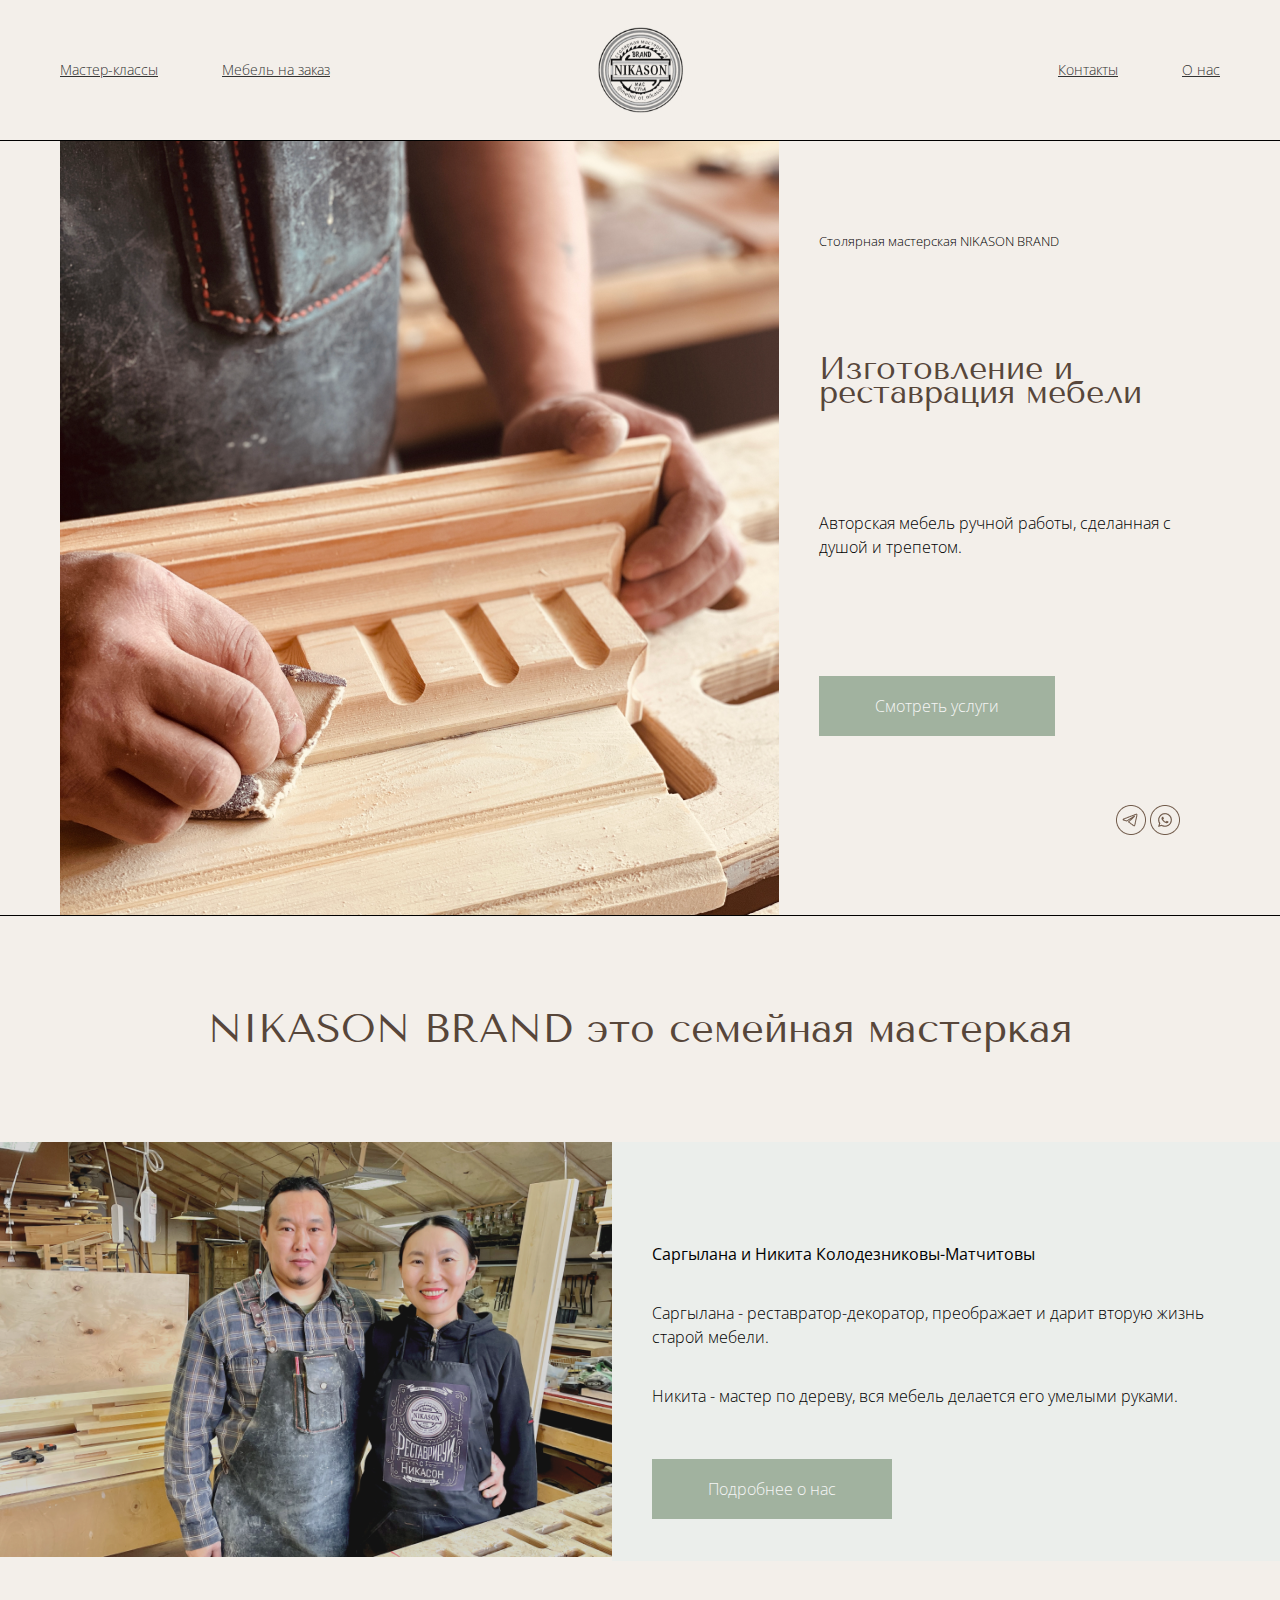
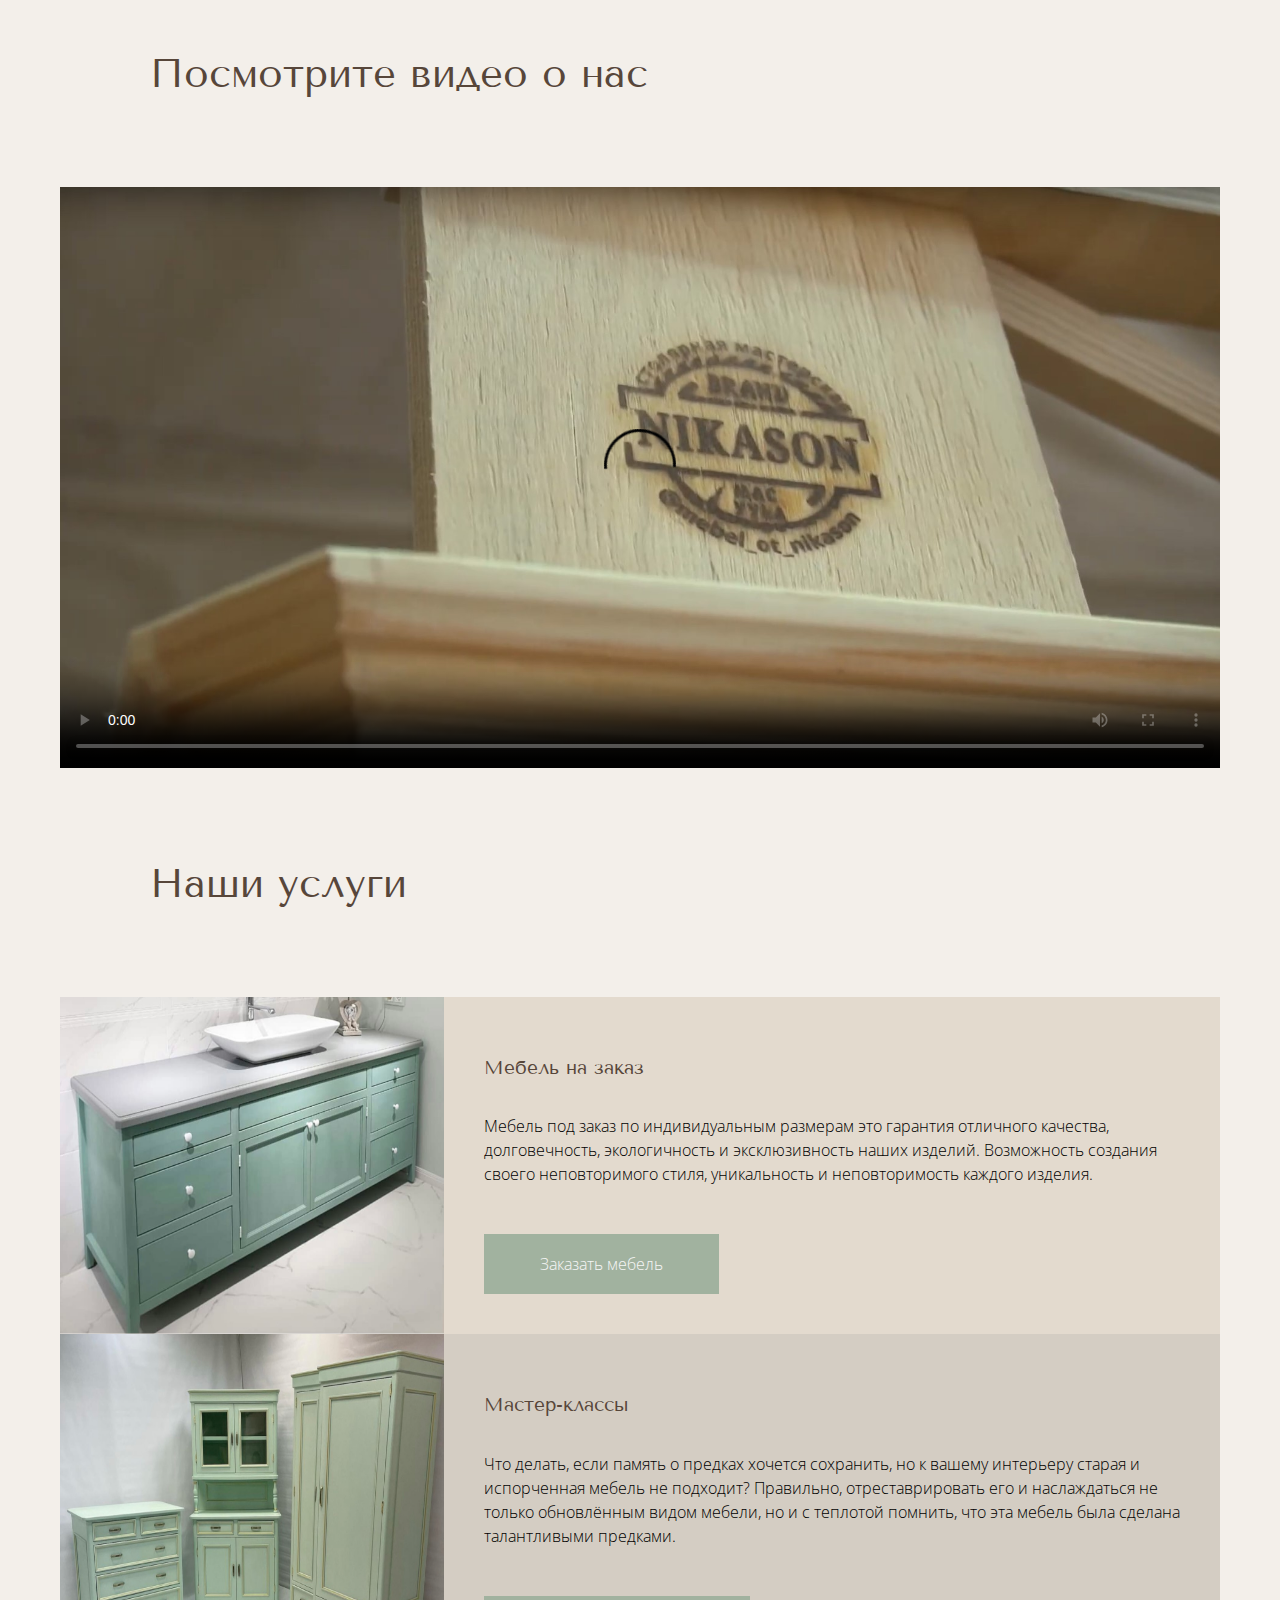
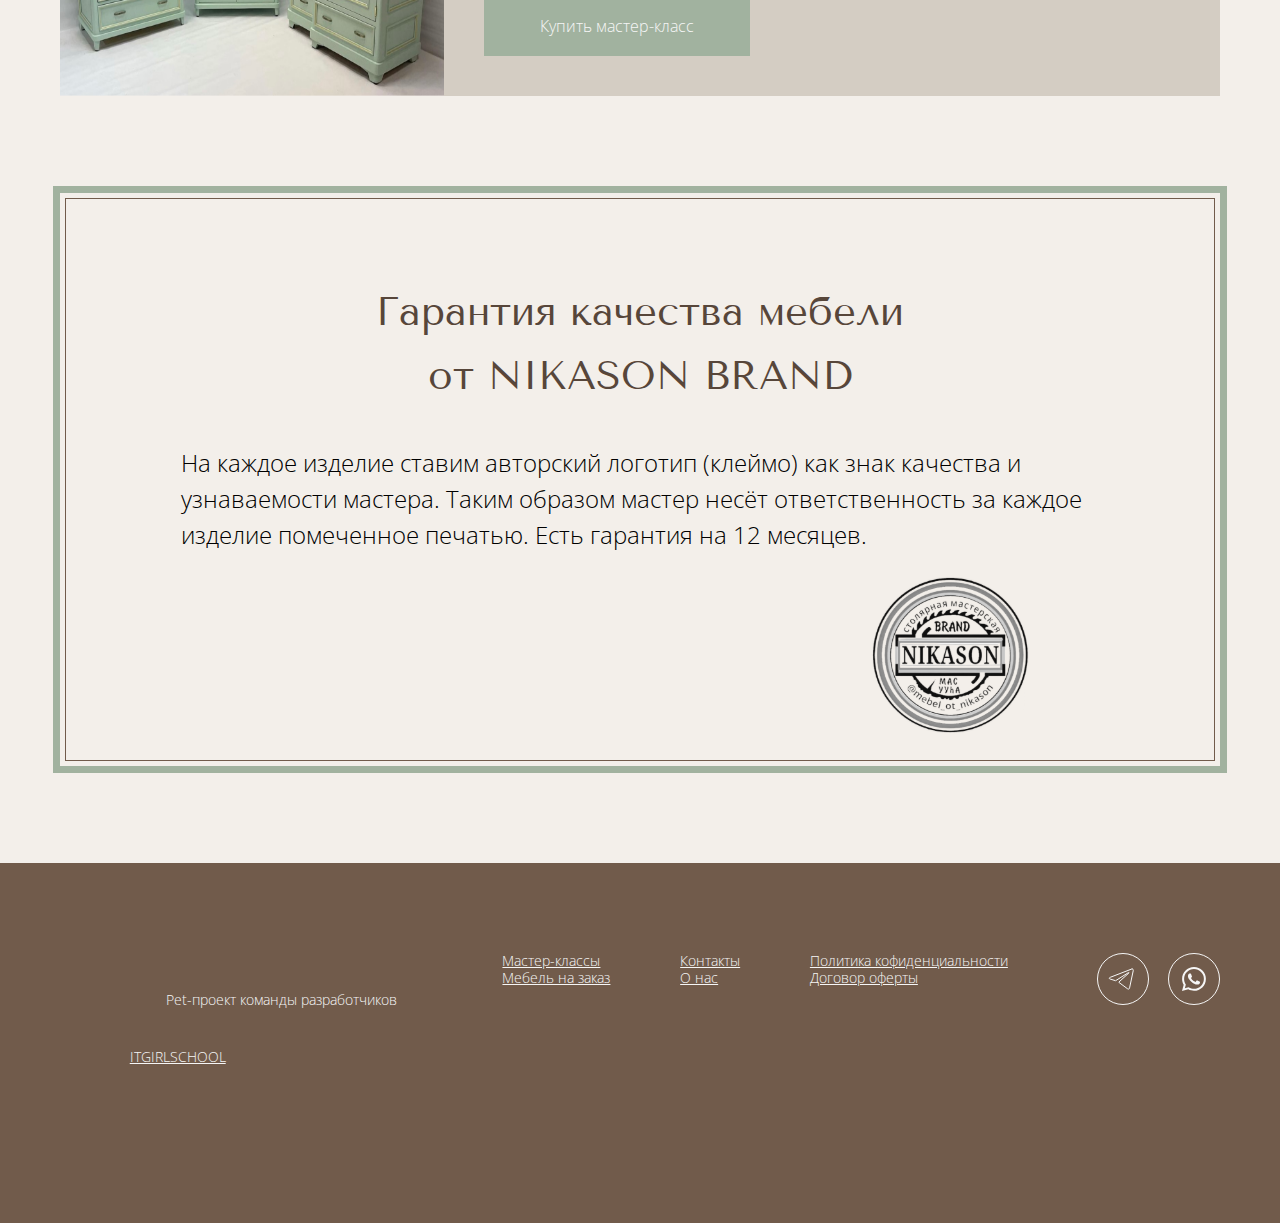
==== index.html @ e49c18e6 "new index file" ====
<!DOCTYPE html>
<html lang="ru">

<head>
    <meta charset="UTF-8">
    <meta http-equiv="X-UA-Compatible" content="IE=edge">
    <meta name="viewport" content="width=device-width, initial-scale=1.0">
    <title>Столярная мастерская NIKASON BRAND</title>
    <link rel="stylesheet" href="./assets/styles/normalize.css">
    <link rel="stylesheet" href="./assets/styles/index.css">
    <link rel="preconnect" href="https://fonts.googleapis.com">
    <link rel="preconnect" href="https://fonts.gstatic.com" crossorigin>
    <link href="https://fonts.googleapis.com/css2?family=Open+Sans:wght@300;400&family=Tenor+Sans&display=swap"
        rel="stylesheet">
    <link rel="shortcut icon" href="./assets/images/icon.svg" type="image/svg">
</head>

<body>
    <div class="wrapper">
        <header class="header">
            <div class="header__container">
                <nav class="header__nav-left">
                    <a class="header__link-left" href="./masterclass.html">Мастер-классы</a>
                    <a class="header__link-left" href="./customised.html">Мебель на заказ</a>
                </nav>
                <a class="logo" href="./index.html"><img src="./assets/images/icon.svg" alt="Логотип" /></a>
                <nav class="header__nav-right">
                    <a class="header__link-right" href="#contact">Контакты</a>
                    <a class="header__link-right" href="./about.html">О нас</a>
                </nav>
            </div>
            <nav class="hamburger">
                <div class="hamburger__icon">
                    <input type="checkbox" />
                    <span></span>
                    <span></span>
                    <span></span>
                    <div class="hamburger__menu">
                        <div class="hamburger__link">
                            <a href="./mastermind.html">Мастер-классы</a>
                        </div>
                        <div class="hamburger__link">
                            <a href="./customised.html">Мебель на заказ</a>
                        </div>
                        <div class="hamburger__link"><a href="#contact">Контакты</a></div>
                        <div class="hamburger__link">
                            <a href="./about.html">О нас</a>
                        </div>
                    </div>
                </div>
            </nav>
        </header>

        <section class="index-welcome">
            <div class="index-welcome__container">
                <img class="index-welcome__photo" src="./assets/images/index/index-welcome__photo.png" alt="">
                <div class="index-welcome__text">
                    <p class="index-welcome__paragraph">Столярная мастерская NIKASON BRAND</p>
                    <h1>Изготовление и реставрация мебели</h1>
                    <p>Авторская мебель ручной работы, сделанная с душой и трепетом.</p>
                    <a class="button" href="#index-services">Смотреть услуги</a>
                    <div class="index-welcome__socials">
                        <a class="index-welcome__social" href="https://telegram.org/"><img
                                src="./assets/images/index/index-welcome__telegram.png" alt="Telegram"></a>
                        <a class="index-welcome__social" href="https://www.whatsapp.com/?lang=ru"><img
                                src="./assets/images/index/index-welcome__whatsapp.png" alt="WhatsUp"></a>
                    </div>
                </div>
            </div>
        </section>

        <section class="index-details">
            <div class="index-details__container"></div>
        </section>

        <section class="index-production">
            <div class="index-production__container"></div>
        </section>

        <section class="index-about">
            <div class="index-about__container">
                <h2 class="index-about__title">NIKASON BRAND это семейная мастеркая</h2>
            </div>
            <div class="index-about__info">
                <div class="index-about__image">
                    <img class="index-about__photo" src="./assets/images/index/index-about__photo.png"
                        alt="Саргылана и Никита Колодезниковы-Матчитовы">
                </div>
                <div class="index-about__text">
                    <p class="index-about__paragraph index-about__paragraph_bold">Саргылана и Никита
                        Колодезниковы-Матчитовы</p>
                    <p class="index-about__paragraph">Саргылана - реставратор-декоратор, преображает и дарит вторую
                        жизнь старой мебели.</p>
                    <p class="index-about__paragraph">Никита - мастер по дереву, вся мебель делается его умелыми
                        руками.
                    </p>
                    <a class="button" href="./about.html">Подробнее о нас</a>
                </div>
            </div>

        </section>

        <section class="index-video">
            <div class="index-video__container">
                <h2 class="index-video__title">Посмотрите видео о нас</h2>
                <video class="index-video__video" src="./assets/video/Знакомство_с_мастерской_NIKASON_BRAND.mp4"
                    controls poster="./assets/images/index/index-video__poster.jpg">Знакомство с
                    мастерской
                    NIKASON
                    BRAND</video>
            </div>
        </section>

        <section class="index-services" id="index-services">
            <div class="index-services__container">
                <h2 class="index-services__title">Наши услуги</h2>
                <div class="index-services__card">
                    <div class="index-services__product-card">
                        <img class="index-services__photo" src="./assets/images/index/index-services__order.png"
                            alt="A teal cabinet with a sink on top of it">
                        <div class="index-services__text">
                            <h3 class="index-services__title-secondary">Мебель на заказ</h3>
                            <p class="index-services__paragraph">Мебель под заказ по индивидуальным размерам это
                                гарантия
                                отличного качества, долговечность,
                                экологичность
                                и эксклюзивность наших изделий.
                                Возможность создания своего неповторимого стиля, уникальность и неповторимость каждого
                                изделия.
                            </p>
                            <a class="button" href="https://www.whatsapp.com/?lang=ru">Заказать мебель</a>
                        </div>
                    </div>
                    <div class="index-services__product-card">
                        <img class="index-services__photo" src="./assets/images/index/index-services__workshop.png"
                            alt="A set of a cabinet, a china closet and a wardrobe in sage colour">
                        <div class="index-services__text index-services__text_workshop">
                            <h3 class="index-services__title-secondary">Мастер-классы</h3>
                            <p class="index-services__paragraph">Что делать, если память о предках хочется сохранить, но
                                к
                                вашему интерьеру старая и
                                испорченная
                                мебель не
                                подходит?
                                Правильно, отреставрировать его и наслаждаться не только обновлённым видом мебели, но и
                                с
                                теплотой
                                помнить, что эта мебель была сделана талантливыми предками.
                            </p>
                            <a class="button" href="./masterclass.html">Купить мастер-класс</a>
                        </div>
                    </div>
                </div>
            </div>
        </section>

        <section class="index-quality">
            <div class="index-quality__container">
                <h2 class="index-quality__title-top">Гарантия качества мебели</h2>
                <h2 class="index-quality__title-bottom">от NIKASON BRAND</h2>
                <p class="index-quality__text">На каждое изделие ставим авторский логотип (клеймо) как знак качества и
                    узнаваемости
                    мастера. Таким образом
                    мастер несёт ответственность за каждое изделие помеченное печатью. Есть гарантия на 12 месяцев.</p>
                <img class="index-quality__image" src="./assets/images/icon.svg" alt="Nikason logo">
            </div>
        </section>

        <footer class="footer">
            <div class="footer__container">
                <a name="contact"></a>
                <div class="footer__info">
                    <p class="footer__text">
                        Pet-проект команды разработчиков
                    </p>
                    <a class="footer__link" href="https://itgirlschool.com/">ITGIRLSCHOOL</a>
                </div>
                <div class="footer__links">
                    <a class="footer__link" href="./mastermind.html">Мастер-классы</a>
                    <a class="footer__link" href="./customised.html">Мебель на заказ</a>
                </div>
                <div class="footer__links">
                    <a class="footer__link" href="#contact">Контакты</a>
                    <a class="footer__link" href="./about.html">О нас</a>
                </div>
                <div class="footer__links">
                    <a class="footer__link" href="./privacy.html">Политика кофиденциальности</a>
                    <a class="footer__link" href="./offer.html">Договор оферты</a>
                </div>
                <div class="footer__socials">
                    <a class="footer__social" href="https://telegram.org/"><img src="./assets/images/telegram-icon.svg"
                            alt="Telegram" /></a>
                    <a class="footer__social" href="https://www.whatsapp.com/?lang=ru"><img
                            src="./assets/images/whatsup-icon.svg" alt="WhatsUp" /></a>
                </div>
            </div>
        </footer>
    </div>
</body>

</html>
---- assets/styles/index.css ----
html, body {
    height: 100%;
}

.wrapper {
    font-family: 'Open Sans', sans-serif;
    font-style: normal;
    font-weight: 300;
    color: #000;
    background: #f3efea;
}

[class*="__container"]{
    max-width: 1160px;
    margin: 0 auto;
}

h1, h2, h3 {
    font-family: 'Tenor Sans', sans-serif;
    font-weight: lighter;
    color: #57463A;
}

h2 {
    font-size: 2.5em;
    margin: 10vh;
}

.button {
    background: #A1B29F;
    color: #F6F6F6;
    border: none;
    text-decoration: none;
    padding: 18px 56px;
    margin-top: 2em;
    text-align: center;
}

.button:hover {
    background: #678064;
    cursor: pointer;
    border: none;
}

[class*="__text"] {
    display: flex;
    flex-direction: column;
    align-items: flex-start;
    justify-content: space-around;
    padding: 2.5em;
    font-size: 1em;
    line-height: 1.5em;
}

/*---------------Header---------------*/

.header {
    min-width: 15vh;
    border-bottom: 1px solid #000000;
}

.header__container {
    display: flex;
    justify-content: space-between;
    align-items: center;
    padding-top: 3vh;
    padding-bottom: 3vh;
}

.header__nav-left, .header__nav-right {
    width: 45vw;
}

.logo {
    display: flex;
    justify-content: center;
    padding-left: 3vw;
    padding-right: 3vw;
}

.header__nav-left {
    display: flex;
}

.header__nav-right {
    display: flex;
    justify-content: end;
}

.header__link-left {
    margin-right: 5vw;
    font-size: 0.9em;
    color: #323232;
}

.header__link-right {
    margin-left: 5vw;
    font-size: 0.9em;
    color: #323232;
}

.header__link-left:hover, .header__link-right:hover {
    text-decoration: underline;
}

.hamburger__icon {
    display: none;
}

/*---------------index-welcome-------------*/

.index-welcome {
    border-bottom: solid 1px #000000;
}

.index-welcome__container {
    display: flex;
}

.index-welcome__photo {
    max-width: 100%;
    object-fit: cover;
}

.index-welcome__paragraph {
    font-size: smaller;
}

.index-welcome__socials {
    align-self: flex-end;
}

/*---------------index-about---------------*/

.index-about__title {
    text-align: center;
}

.index-about__info {
    display: flex;
}

.index-about__photo {
    max-width: 100%;
    object-fit: cover;
}

.index-about__text {
    background: #EBEEEB;
}

.index-about__paragraph_bold {
    font-weight: bolder;
    margin-top: 10%;
}

/*---------------index-video---------------*/

.index-video__video {
    max-width: 100%;
}

/*--------------index-services-------------*/

.index-services__product-card {
    display: flex;
}

.index-services__photo {
    width: 30vw;
}

.index-services__text {
    background: #E3DACE;
}

.index-services__text_workshop {
    background: #D4CDC3;
}

/*--------------index-quality--------------*/

.index-quality {
    border: solid 7px;
    border-color: #A1B29F;
    max-width: 1160px;
    margin: 10vh auto;
}
.index-quality__container {
    border: solid 1px;
    border-color: #715B4B;
    margin: 5px;
}

.index-quality__title-top {
    margin-top: 10vh;
    margin-bottom: 0;
    text-align: center;
}

.index-quality__title-bottom {
    margin-top: 2vh;
    margin-bottom: 2vh;
    text-align: center;
}

.index-quality__text {
    margin: 4% 10% 2% 10%;
    padding: 0;
    font-size: 1.5em;
}

.index-quality__image {
    margin-left: 70%;
    margin-bottom: 2%;
    width: 10em;
}

/*---------------Footer---------------*/

.footer {
    background: #715B4B;
    min-height: 40vh;
}

.footer__container {
    display: flex;
    justify-content: space-between;
    padding-top: 10vh;
}

.footer__text {
    margin: 0;
    font-size: 0.9em;
    color: #F6F6F6;
}

.footer__link:hover {
    text-decoration: underline;
}

.footer__links {
    display: flex;
    flex-direction: column;
}

.footer__link {
    font-size: 0.9em;
    color: #F6F6F6;
}

.footer__socials {
    display: flex;
}

.footer__social {
    margin-left: 1.5vw;
}
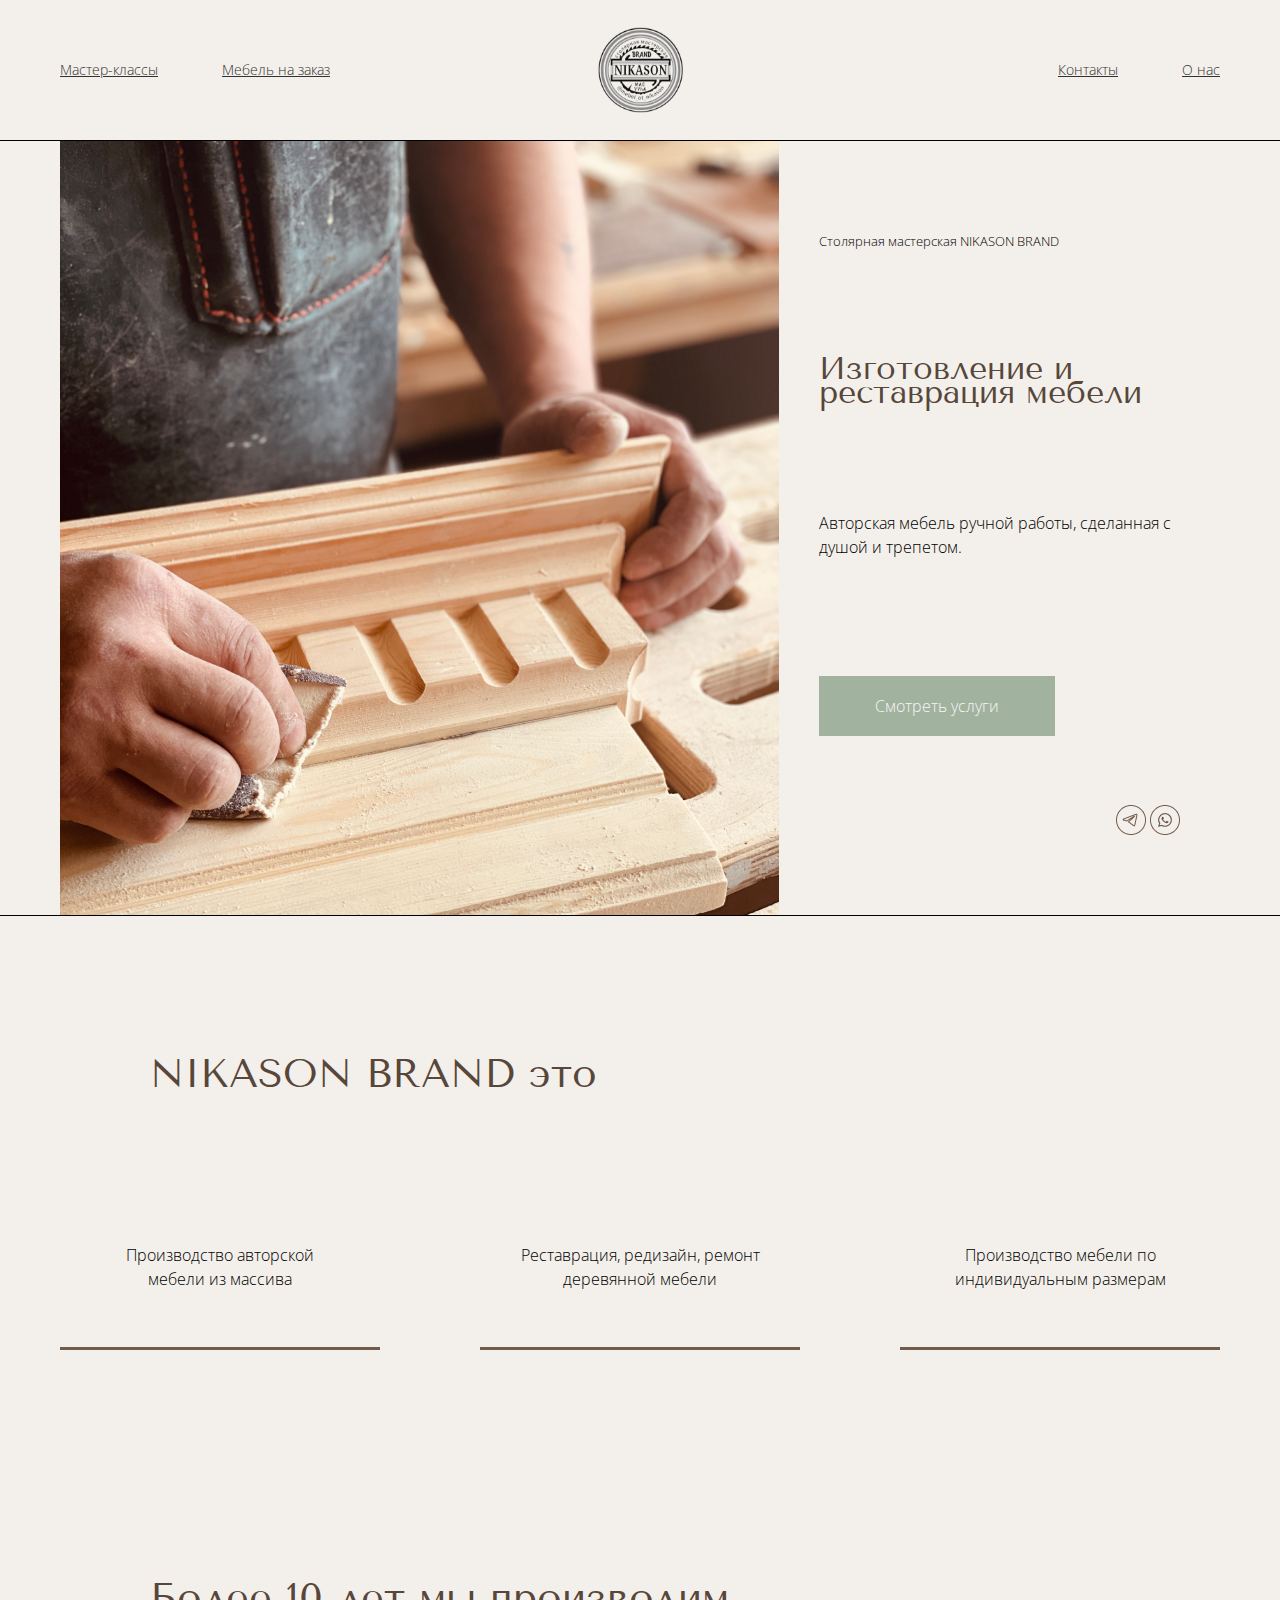
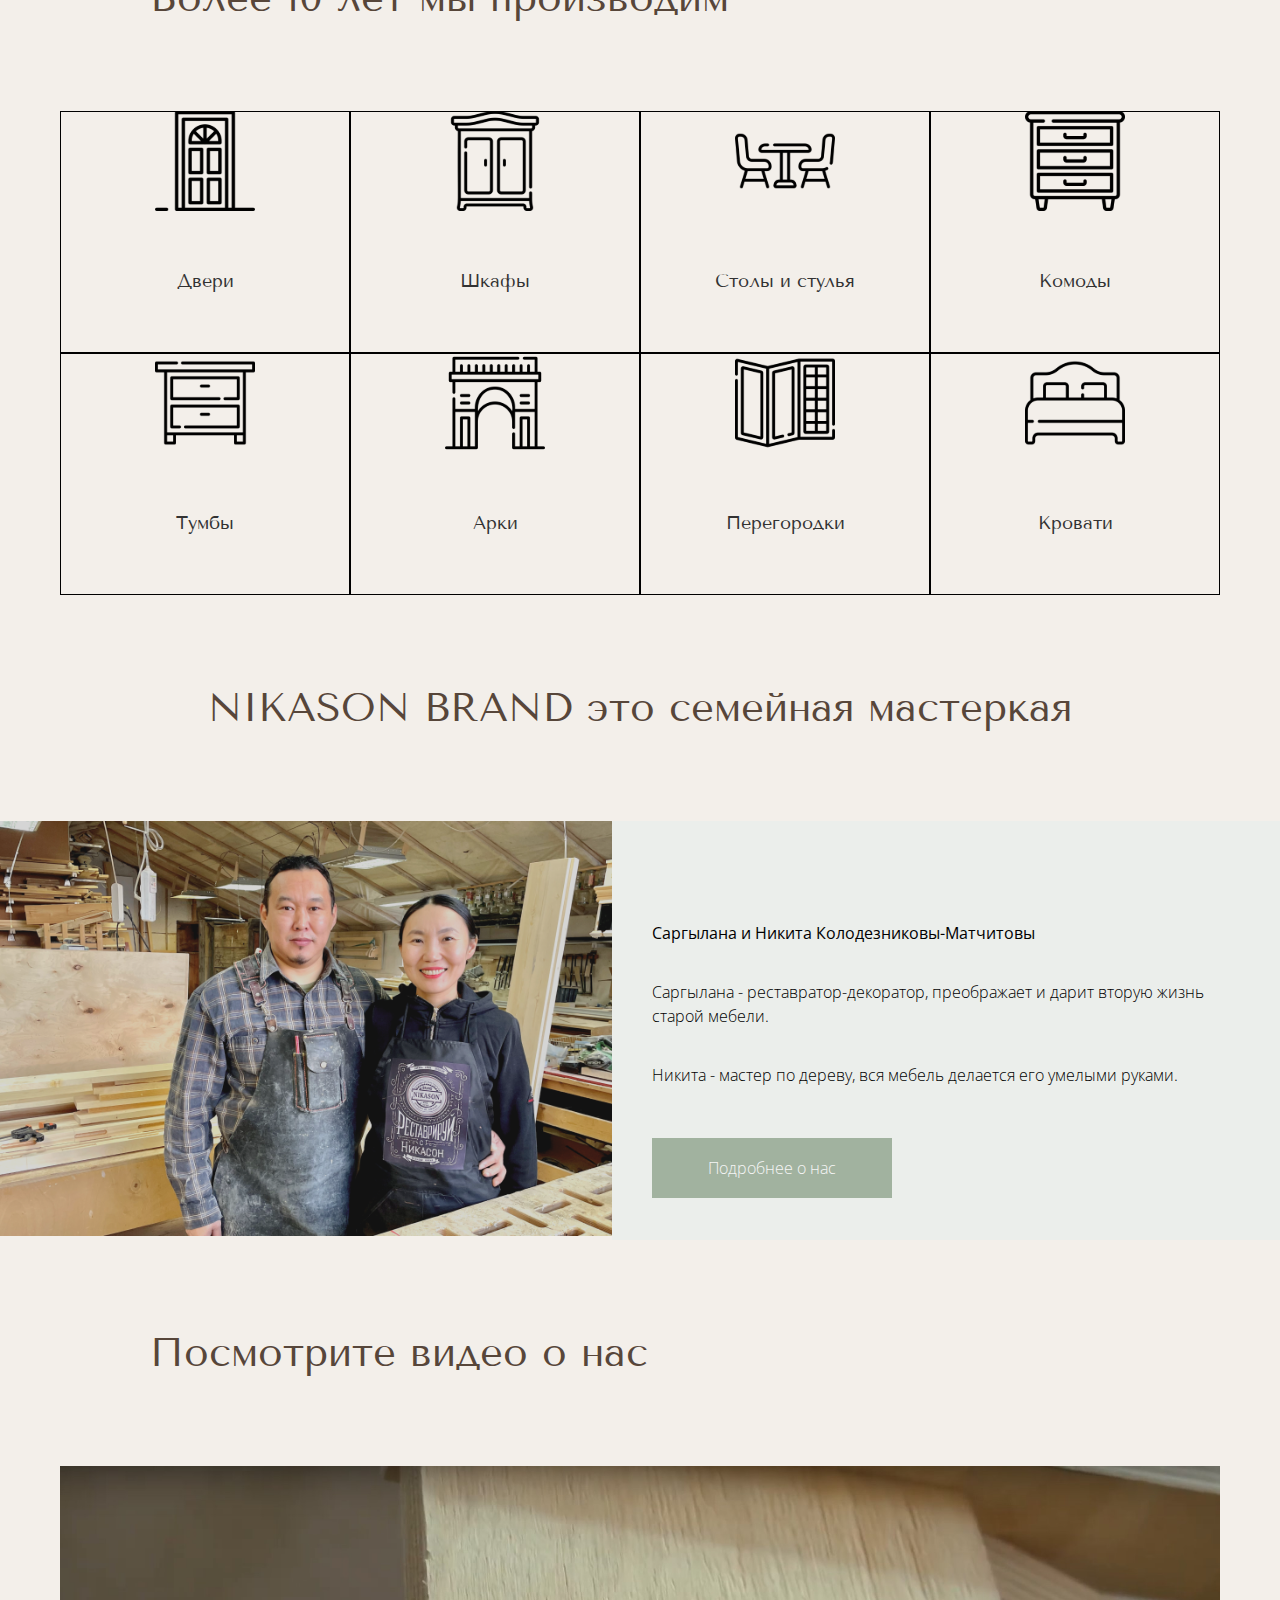
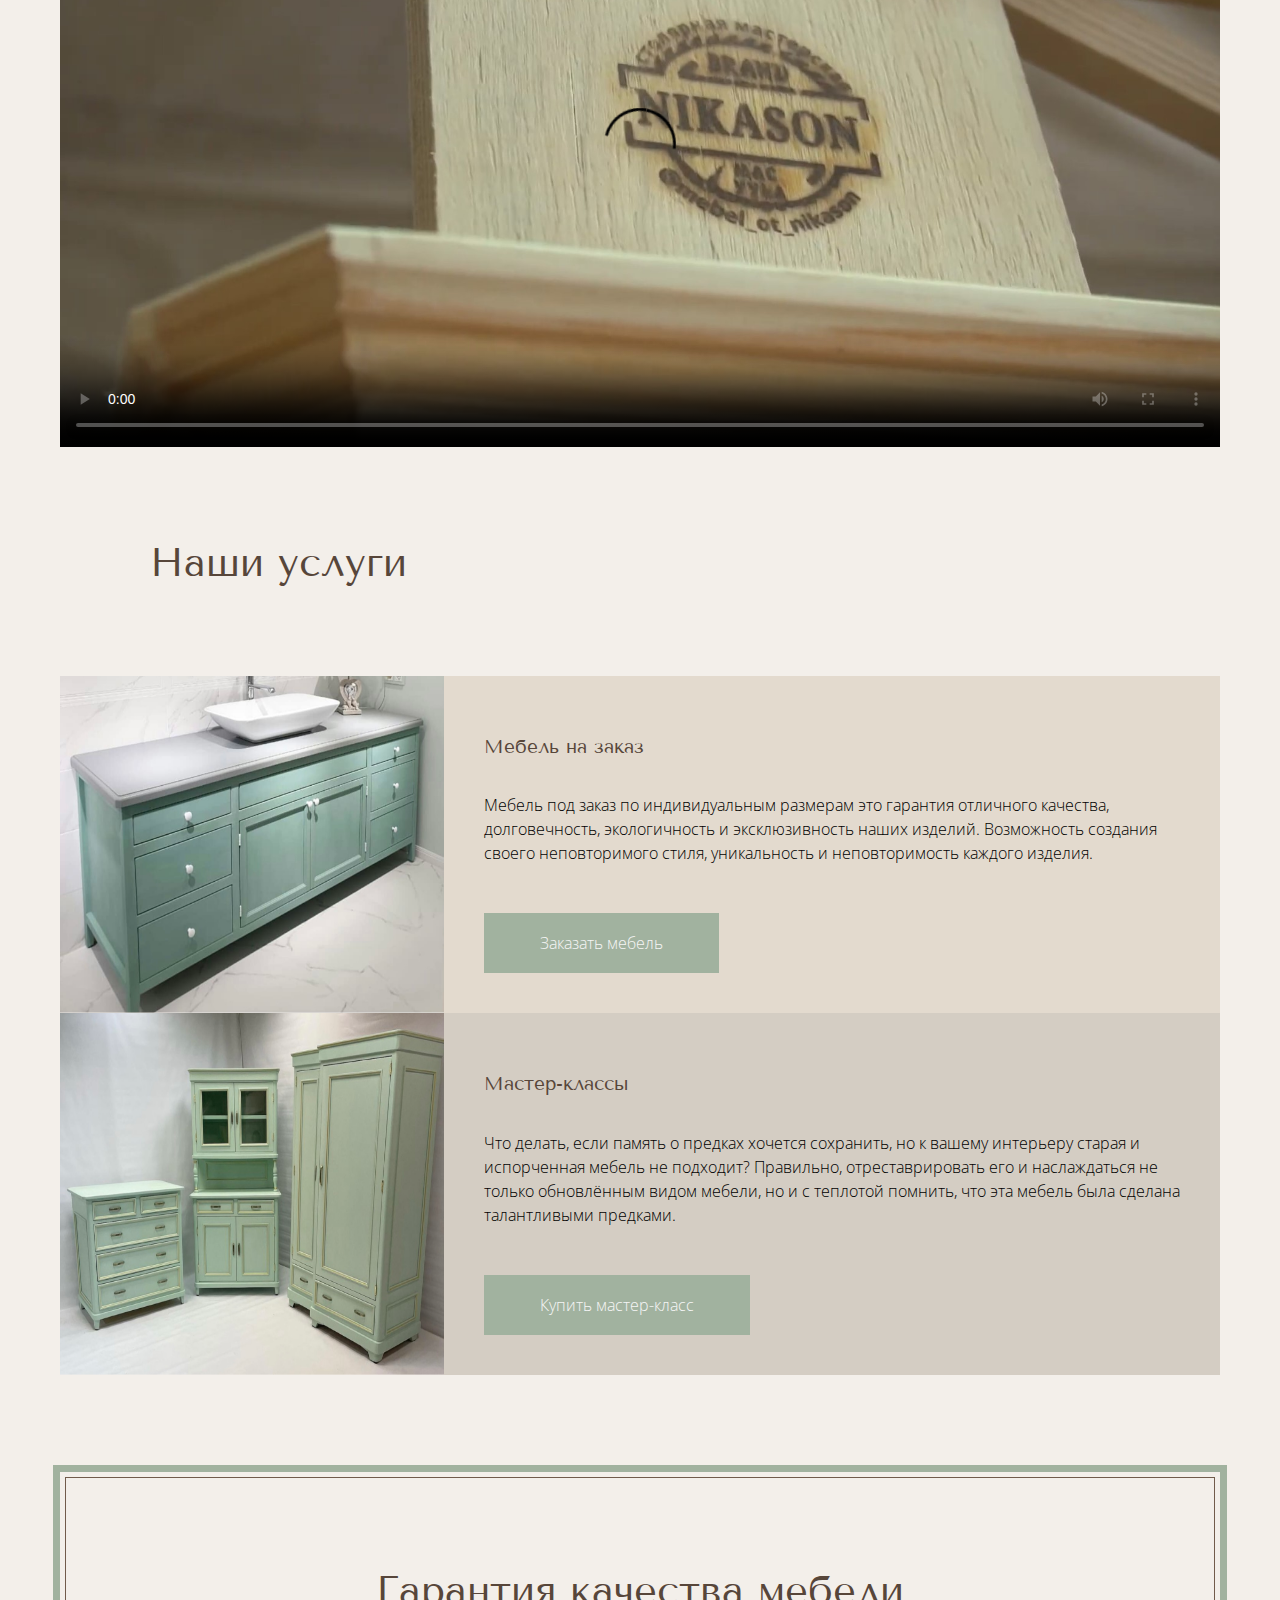
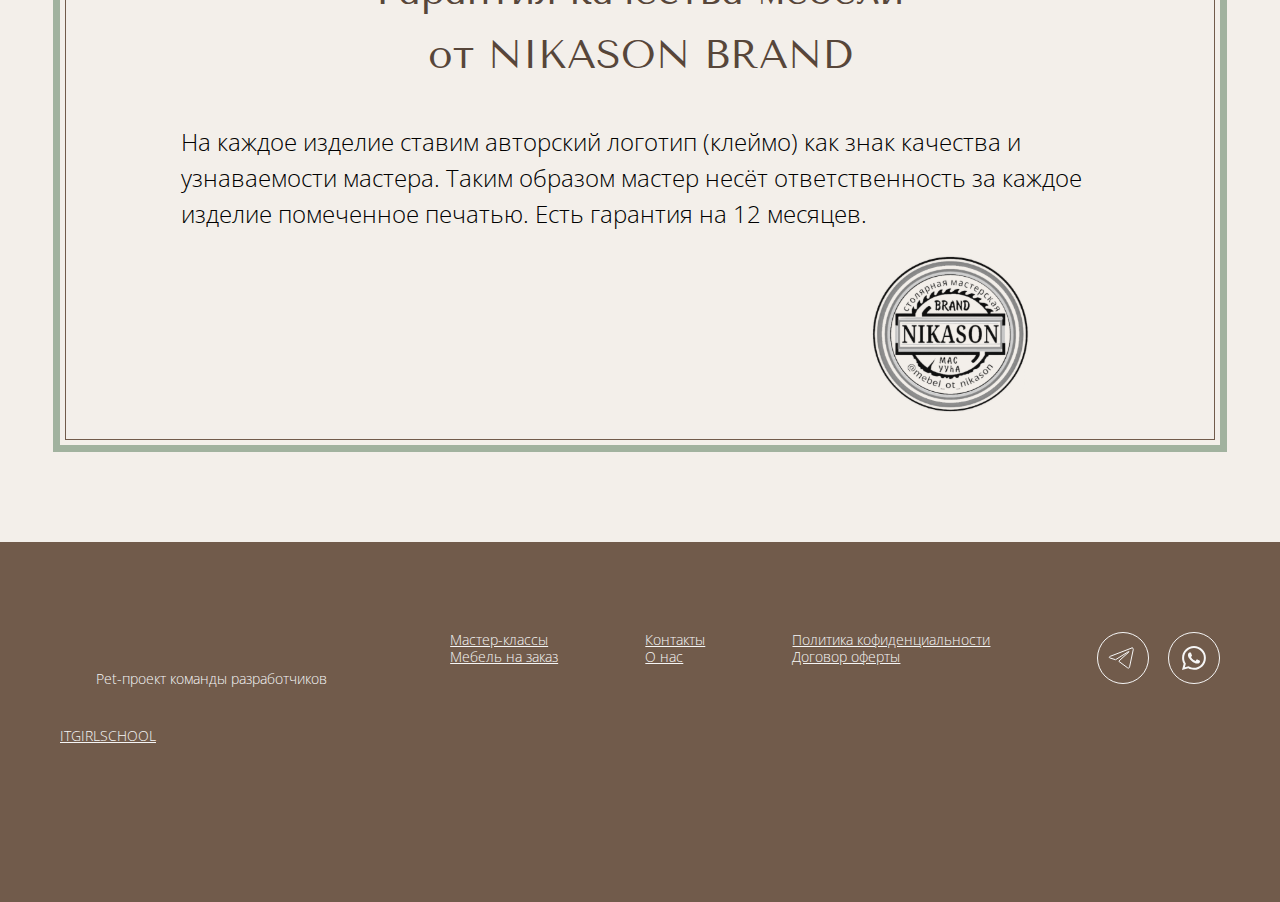
==== commit a8b4c158: "index-brand and index-production added" ====
--- a/index.html
+++ b/index.html
@@ -1,201 +1,337 @@
 <!DOCTYPE html>
 <html lang="ru">
-
-<head>
-    <meta charset="UTF-8">
-    <meta http-equiv="X-UA-Compatible" content="IE=edge">
-    <meta name="viewport" content="width=device-width, initial-scale=1.0">
+  <head>
+    <meta charset="UTF-8" />
+    <meta http-equiv="X-UA-Compatible" content="IE=edge" />
+    <meta name="viewport" content="width=device-width, initial-scale=1.0" />
     <title>Столярная мастерская NIKASON BRAND</title>
-    <link rel="stylesheet" href="./assets/styles/normalize.css">
-    <link rel="stylesheet" href="./assets/styles/index.css">
-    <link rel="preconnect" href="https://fonts.googleapis.com">
-    <link rel="preconnect" href="https://fonts.gstatic.com" crossorigin>
-    <link href="https://fonts.googleapis.com/css2?family=Open+Sans:wght@300;400&family=Tenor+Sans&display=swap"
-        rel="stylesheet">
-    <link rel="shortcut icon" href="./assets/images/icon.svg" type="image/svg">
-</head>
-
-<body>
+    <link rel="stylesheet" href="./assets/styles/normalize.css" />
+    <link rel="stylesheet" href="./assets/styles/index.css" />
+    <link rel="preconnect" href="https://fonts.googleapis.com" />
+    <link rel="preconnect" href="https://fonts.gstatic.com" crossorigin />
+    <link
+      href="https://fonts.googleapis.com/css2?family=Open+Sans:wght@300;400&family=Tenor+Sans&display=swap"
+      rel="stylesheet"
+    />
+    <link
+      rel="shortcut icon"
+      href="./assets/images/icon.svg"
+      type="image/svg"
+    />
+  </head>
+
+  <body>
     <div class="wrapper">
-        <header class="header">
-            <div class="header__container">
-                <nav class="header__nav-left">
-                    <a class="header__link-left" href="./masterclass.html">Мастер-классы</a>
-                    <a class="header__link-left" href="./customised.html">Мебель на заказ</a>
-                </nav>
-                <a class="logo" href="./index.html"><img src="./assets/images/icon.svg" alt="Логотип" /></a>
-                <nav class="header__nav-right">
-                    <a class="header__link-right" href="#contact">Контакты</a>
-                    <a class="header__link-right" href="./about.html">О нас</a>
-                </nav>
-            </div>
-            <nav class="hamburger">
-                <div class="hamburger__icon">
-                    <input type="checkbox" />
-                    <span></span>
-                    <span></span>
-                    <span></span>
-                    <div class="hamburger__menu">
-                        <div class="hamburger__link">
-                            <a href="./mastermind.html">Мастер-классы</a>
-                        </div>
-                        <div class="hamburger__link">
-                            <a href="./customised.html">Мебель на заказ</a>
-                        </div>
-                        <div class="hamburger__link"><a href="#contact">Контакты</a></div>
-                        <div class="hamburger__link">
-                            <a href="./about.html">О нас</a>
-                        </div>
-                    </div>
-                </div>
-            </nav>
-        </header>
-
-        <section class="index-welcome">
-            <div class="index-welcome__container">
-                <img class="index-welcome__photo" src="./assets/images/index/index-welcome__photo.png" alt="">
-                <div class="index-welcome__text">
-                    <p class="index-welcome__paragraph">Столярная мастерская NIKASON BRAND</p>
-                    <h1>Изготовление и реставрация мебели</h1>
-                    <p>Авторская мебель ручной работы, сделанная с душой и трепетом.</p>
-                    <a class="button" href="#index-services">Смотреть услуги</a>
-                    <div class="index-welcome__socials">
-                        <a class="index-welcome__social" href="https://telegram.org/"><img
-                                src="./assets/images/index/index-welcome__telegram.png" alt="Telegram"></a>
-                        <a class="index-welcome__social" href="https://www.whatsapp.com/?lang=ru"><img
-                                src="./assets/images/index/index-welcome__whatsapp.png" alt="WhatsUp"></a>
-                    </div>
-                </div>
-            </div>
-        </section>
-
-        <section class="index-details">
-            <div class="index-details__container"></div>
-        </section>
-
-        <section class="index-production">
-            <div class="index-production__container"></div>
-        </section>
-
-        <section class="index-about">
-            <div class="index-about__container">
-                <h2 class="index-about__title">NIKASON BRAND это семейная мастеркая</h2>
-            </div>
-            <div class="index-about__info">
-                <div class="index-about__image">
-                    <img class="index-about__photo" src="./assets/images/index/index-about__photo.png"
-                        alt="Саргылана и Никита Колодезниковы-Матчитовы">
-                </div>
-                <div class="index-about__text">
-                    <p class="index-about__paragraph index-about__paragraph_bold">Саргылана и Никита
-                        Колодезниковы-Матчитовы</p>
-                    <p class="index-about__paragraph">Саргылана - реставратор-декоратор, преображает и дарит вторую
-                        жизнь старой мебели.</p>
-                    <p class="index-about__paragraph">Никита - мастер по дереву, вся мебель делается его умелыми
-                        руками.
-                    </p>
-                    <a class="button" href="./about.html">Подробнее о нас</a>
-                </div>
-            </div>
-
-        </section>
-
-        <section class="index-video">
-            <div class="index-video__container">
-                <h2 class="index-video__title">Посмотрите видео о нас</h2>
-                <video class="index-video__video" src="./assets/video/Знакомство_с_мастерской_NIKASON_BRAND.mp4"
-                    controls poster="./assets/images/index/index-video__poster.jpg">Знакомство с
-                    мастерской
-                    NIKASON
-                    BRAND</video>
-            </div>
-        </section>
-
-        <section class="index-services" id="index-services">
-            <div class="index-services__container">
-                <h2 class="index-services__title">Наши услуги</h2>
-                <div class="index-services__card">
-                    <div class="index-services__product-card">
-                        <img class="index-services__photo" src="./assets/images/index/index-services__order.png"
-                            alt="A teal cabinet with a sink on top of it">
-                        <div class="index-services__text">
-                            <h3 class="index-services__title-secondary">Мебель на заказ</h3>
-                            <p class="index-services__paragraph">Мебель под заказ по индивидуальным размерам это
-                                гарантия
-                                отличного качества, долговечность,
-                                экологичность
-                                и эксклюзивность наших изделий.
-                                Возможность создания своего неповторимого стиля, уникальность и неповторимость каждого
-                                изделия.
-                            </p>
-                            <a class="button" href="https://www.whatsapp.com/?lang=ru">Заказать мебель</a>
-                        </div>
-                    </div>
-                    <div class="index-services__product-card">
-                        <img class="index-services__photo" src="./assets/images/index/index-services__workshop.png"
-                            alt="A set of a cabinet, a china closet and a wardrobe in sage colour">
-                        <div class="index-services__text index-services__text_workshop">
-                            <h3 class="index-services__title-secondary">Мастер-классы</h3>
-                            <p class="index-services__paragraph">Что делать, если память о предках хочется сохранить, но
-                                к
-                                вашему интерьеру старая и
-                                испорченная
-                                мебель не
-                                подходит?
-                                Правильно, отреставрировать его и наслаждаться не только обновлённым видом мебели, но и
-                                с
-                                теплотой
-                                помнить, что эта мебель была сделана талантливыми предками.
-                            </p>
-                            <a class="button" href="./masterclass.html">Купить мастер-класс</a>
-                        </div>
-                    </div>
-                </div>
-            </div>
-        </section>
-
-        <section class="index-quality">
-            <div class="index-quality__container">
-                <h2 class="index-quality__title-top">Гарантия качества мебели</h2>
-                <h2 class="index-quality__title-bottom">от NIKASON BRAND</h2>
-                <p class="index-quality__text">На каждое изделие ставим авторский логотип (клеймо) как знак качества и
-                    узнаваемости
-                    мастера. Таким образом
-                    мастер несёт ответственность за каждое изделие помеченное печатью. Есть гарантия на 12 месяцев.</p>
-                <img class="index-quality__image" src="./assets/images/icon.svg" alt="Nikason logo">
-            </div>
-        </section>
-
-        <footer class="footer">
-            <div class="footer__container">
-                <a name="contact"></a>
-                <div class="footer__info">
-                    <p class="footer__text">
-                        Pet-проект команды разработчиков
-                    </p>
-                    <a class="footer__link" href="https://itgirlschool.com/">ITGIRLSCHOOL</a>
-                </div>
-                <div class="footer__links">
-                    <a class="footer__link" href="./mastermind.html">Мастер-классы</a>
-                    <a class="footer__link" href="./customised.html">Мебель на заказ</a>
-                </div>
-                <div class="footer__links">
-                    <a class="footer__link" href="#contact">Контакты</a>
-                    <a class="footer__link" href="./about.html">О нас</a>
-                </div>
-                <div class="footer__links">
-                    <a class="footer__link" href="./privacy.html">Политика кофиденциальности</a>
-                    <a class="footer__link" href="./offer.html">Договор оферты</a>
-                </div>
-                <div class="footer__socials">
-                    <a class="footer__social" href="https://telegram.org/"><img src="./assets/images/telegram-icon.svg"
-                            alt="Telegram" /></a>
-                    <a class="footer__social" href="https://www.whatsapp.com/?lang=ru"><img
-                            src="./assets/images/whatsup-icon.svg" alt="WhatsUp" /></a>
-                </div>
-            </div>
-        </footer>
+      <header class="header">
+        <div class="header__container">
+          <nav class="header__nav-left">
+            <a class="header__link-left" href="./masterclass.html"
+              >Мастер-классы</a
+            >
+            <a class="header__link-left" href="./customised.html"
+              >Мебель на заказ</a
+            >
+          </nav>
+          <a class="logo" href="./index.html"
+            ><img src="./assets/images/icon.svg" alt="Логотип"
+          /></a>
+          <nav class="header__nav-right">
+            <a class="header__link-right" href="#contact">Контакты</a>
+            <a class="header__link-right" href="./about.html">О нас</a>
+          </nav>
+        </div>
+        <nav class="hamburger">
+          <div class="hamburger__icon">
+            <input type="checkbox" />
+            <span></span>
+            <span></span>
+            <span></span>
+            <div class="hamburger__menu">
+              <div class="hamburger__link">
+                <a href="./mastermind.html">Мастер-классы</a>
+              </div>
+              <div class="hamburger__link">
+                <a href="./customised.html">Мебель на заказ</a>
+              </div>
+              <div class="hamburger__link"><a href="#contact">Контакты</a></div>
+              <div class="hamburger__link">
+                <a href="./about.html">О нас</a>
+              </div>
+            </div>
+          </div>
+        </nav>
+      </header>
+
+      <section class="index-welcome">
+        <div class="index-welcome__container">
+          <img
+            class="index-welcome__photo"
+            src="./assets/images/index/index-welcome__photo.png"
+            alt=""
+          />
+          <div class="index-welcome__text">
+            <p class="index-welcome__paragraph">
+              Столярная мастерская NIKASON BRAND
+            </p>
+            <h1>Изготовление и реставрация мебели</h1>
+            <p>Авторская мебель ручной работы, сделанная с душой и трепетом.</p>
+            <a class="button" href="#index-services">Смотреть услуги</a>
+            <div class="index-welcome__socials">
+              <a class="index-welcome__social" href="https://telegram.org/"
+                ><img
+                  src="./assets/images/index/index-welcome__telegram.png"
+                  alt="Telegram"
+              /></a>
+              <a
+                class="index-welcome__social"
+                href="https://www.whatsapp.com/?lang=ru"
+                ><img
+                  src="./assets/images/index/index-welcome__whatsapp.png"
+                  alt="WhatsUp"
+              /></a>
+            </div>
+          </div>
+        </div>
+      </section>
+
+      <section class="index-brand">
+        <div class="index-brand__container">
+          <h2 class="index-brand__title">NIKASON BRAND это</h2>
+          <div class="index-brand__items">
+            <div class="index-brand__item">
+              <p class="index-brand__text">
+                Производство авторской мебели из массива
+              </p>
+            </div>
+            <div class="index-brand__item">
+              <p class="index-brand__text">
+                Реставрация, редизайн, ремонт деревянной мебели
+              </p>
+            </div>
+            <div class="index-brand__item">
+              <p class="index-brand__text">
+                Производство мебели по индивидуальным размерам
+              </p>
+            </div>
+          </div>
+        </div>
+      </section>
+
+      <section class="index-production">
+        <div class="index-production__container">
+          <h2 class="index-production__title">Более 10 лет мы производим</h2>
+          <div class="index-production__table">
+            <div class="index-production__item">
+              <img
+                class="index-production__icon"
+                src="./assets/images/index/index-production__icon-1.svg"
+                alt="Двери"
+              />
+              <h3 class="index-production__text">Двери</h3>
+            </div>
+            <div class="index-production__item">
+              <img
+                class="index-production__icon"
+                src="./assets/images/index/index-production__icon-2.svg"
+                alt="Шкафы"
+              />
+              <h3 class="index-production__text">Шкафы</h3>
+            </div>
+            <div class="index-production__item">
+              <img
+                class="index-production__icon"
+                src="./assets/images/index/index-production__icon-3.svg"
+                alt="Столы и стулья"
+              />
+              <h3 class="index-production__text">Столы и стулья</h3>
+            </div>
+            <div class="index-production__item">
+              <img
+                class="index-production__icon"
+                src="./assets/images/index/index-production__icon-4.svg"
+                alt="Комоды"
+              />
+              <h3 class="index-production__text">Комоды</h3>
+            </div>
+            <div class="index-production__item">
+              <img
+                class="index-production__icon"
+                src="./assets/images/index/index-production__icon-5.svg"
+                alt="Тумбы"
+              />
+              <h3 class="index-production__text">Тумбы</h3>
+            </div>
+            <div class="index-production__item">
+              <img
+                class="index-production__icon"
+                src="./assets/images/index/index-production__icon-6.svg"
+                alt="Арки"
+              />
+              <h3 class="index-production__text">Арки</h3>
+            </div>
+            <div class="index-production__item">
+              <img
+                class="index-production__icon"
+                src="./assets/images/index/index-production__icon-7.svg"
+                alt="Перегородки"
+              />
+              <h3 class="index-production__text">Перегородки</h3>
+            </div>
+            <div class="index-production__item">
+              <img
+                class="index-production__icon"
+                src="./assets/images/index/index-production__icon-8.svg"
+                alt="Кровати"
+              />
+              <h3 class="index-production__text">Кровати</h3>
+            </div>
+          </div>
+        </div>
+      </section>
+
+      <section class="index-about">
+        <div class="index-about__container">
+          <h2 class="index-about__title">
+            NIKASON BRAND это семейная мастеркая
+          </h2>
+        </div>
+        <div class="index-about__info">
+          <div class="index-about__image">
+            <img
+              class="index-about__photo"
+              src="./assets/images/index/index-about__photo.png"
+              alt="Саргылана и Никита Колодезниковы-Матчитовы"
+            />
+          </div>
+          <div class="index-about__text">
+            <p class="index-about__paragraph index-about__paragraph_bold">
+              Саргылана и Никита Колодезниковы-Матчитовы
+            </p>
+            <p class="index-about__paragraph">
+              Саргылана - реставратор-декоратор, преображает и дарит вторую
+              жизнь старой мебели.
+            </p>
+            <p class="index-about__paragraph">
+              Никита - мастер по дереву, вся мебель делается его умелыми руками.
+            </p>
+            <a class="button" href="./about.html">Подробнее о нас</a>
+          </div>
+        </div>
+      </section>
+
+      <section class="index-video">
+        <div class="index-video__container">
+          <h2 class="index-video__title">Посмотрите видео о нас</h2>
+          <video
+            class="index-video__video"
+            src="./assets/video/Знакомство_с_мастерской_NIKASON_BRAND.mp4"
+            controls
+            poster="./assets/images/index/index-video__poster.jpg"
+          >
+            Знакомство с мастерской NIKASON BRAND
+          </video>
+        </div>
+      </section>
+
+      <section class="index-services" id="index-services">
+        <div class="index-services__container">
+          <h2 class="index-services__title">Наши услуги</h2>
+          <div class="index-services__card">
+            <div class="index-services__product-card">
+              <img
+                class="index-services__photo"
+                src="./assets/images/index/index-services__order.png"
+                alt="A teal cabinet with a sink on top of it"
+              />
+              <div class="index-services__text">
+                <h3 class="index-services__title-secondary">Мебель на заказ</h3>
+                <p class="index-services__paragraph">
+                  Мебель под заказ по индивидуальным размерам это гарантия
+                  отличного качества, долговечность, экологичность и
+                  эксклюзивность наших изделий. Возможность создания своего
+                  неповторимого стиля, уникальность и неповторимость каждого
+                  изделия.
+                </p>
+                <a class="button" href="https://www.whatsapp.com/?lang=ru"
+                  >Заказать мебель</a
+                >
+              </div>
+            </div>
+            <div class="index-services__product-card">
+              <img
+                class="index-services__photo"
+                src="./assets/images/index/index-services__workshop.png"
+                alt="A set of a cabinet, a china closet and a wardrobe in sage colour"
+              />
+              <div class="index-services__text index-services__text_workshop">
+                <h3 class="index-services__title-secondary">Мастер-классы</h3>
+                <p class="index-services__paragraph">
+                  Что делать, если память о предках хочется сохранить, но к
+                  вашему интерьеру старая и испорченная мебель не подходит?
+                  Правильно, отреставрировать его и наслаждаться не только
+                  обновлённым видом мебели, но и с теплотой помнить, что эта
+                  мебель была сделана талантливыми предками.
+                </p>
+                <a class="button" href="./masterclass.html"
+                  >Купить мастер-класс</a
+                >
+              </div>
+            </div>
+          </div>
+        </div>
+      </section>
+
+      <section class="index-quality">
+        <div class="index-quality__container">
+          <h2 class="index-quality__title-top">Гарантия качества мебели</h2>
+          <h2 class="index-quality__title-bottom">от NIKASON BRAND</h2>
+          <p class="index-quality__text">
+            На каждое изделие ставим авторский логотип (клеймо) как знак
+            качества и узнаваемости мастера. Таким образом мастер несёт
+            ответственность за каждое изделие помеченное печатью. Есть гарантия
+            на 12 месяцев.
+          </p>
+          <img
+            class="index-quality__image"
+            src="./assets/images/icon.svg"
+            alt="Nikason logo"
+          />
+        </div>
+      </section>
+
+      <footer class="footer">
+        <a id="contact"></a>
+        <div class="footer__container">
+          <div class="footer__info">
+            <p class="footer__text">Pet-проект команды разработчиков</p>
+            <a class="footer__link" href="https://itgirlschool.com/"
+              >ITGIRLSCHOOL</a
+            >
+          </div>
+          <div class="footer__links">
+            <a class="footer__link" href="./masterclass.html">Мастер-классы</a>
+            <a class="footer__link" href="./customised.html">Мебель на заказ</a>
+          </div>
+          <div class="footer__links">
+            <a class="footer__link" href="#contact">Контакты</a>
+            <a class="footer__link" href="./about.html">О нас</a>
+          </div>
+          <div class="footer__links">
+            <a class="footer__link" href="./privacy.html"
+              >Политика кофиденциальности</a
+            >
+            <a class="footer__link" href="./offer.html">Договор оферты</a>
+          </div>
+          <div class="footer__socials">
+            <a class="footer__social" href="https://telegram.org/"
+              ><img src="./assets/images/telegram-icon.svg" alt="Telegram"
+            /></a>
+            <a class="footer__social" href="https://www.whatsapp.com/?lang=ru"
+              ><img src="./assets/images/whatsup-icon.svg" alt="WhatsUp"
+            /></a>
+          </div>
+        </div>
+      </footer>
     </div>
-</body>
-
-</html>+  </body>
+</html>
--- a/assets/styles/index.css
+++ b/assets/styles/index.css
@@ -130,6 +130,58 @@
     align-self: flex-end;
 }
 
+/*---------------index-brand---------------*/
+
+.index-brand__container {
+    padding-bottom: 15vh;
+    padding-top: 15vh;
+
+}
+
+.index-brand__title {
+    margin-top: 0;
+}
+
+.index-brand__items {
+    display: flex;
+    justify-content: space-between;
+    gap: 3vw;  
+}
+
+.index-brand__item {
+    width: 25vw;
+    text-align: center;
+    border-bottom: solid 3px #715B4B;
+}
+
+/*---------------index-production---------------*/
+
+.index-production__table {
+    display: flex;
+    flex-wrap: wrap;
+    margin-top: 10vh;
+    margin-bottom: 10vh;
+
+}
+
+.index-production__item {
+    display: flex;
+    flex-direction: column;
+    justify-content: center;
+    align-items: center;
+    flex: 1 1 auto;
+    width: 280px;
+    height: 240px;
+    border: 1px solid black;
+}
+
+.index-production__text {
+    font-weight: 300;
+    font-size: 1.1em;
+    line-height: 102.99%;
+    color: #323232;
+}
+
 /*---------------index-about---------------*/
 
 .index-about__title {
@@ -255,4 +307,24 @@
 
 .footer__social {
     margin-left: 1.5vw;
+}
+
+/*---------------PAGES PRIVACY AND OFFER---------------*/
+
+.privacy, .offer {
+    background: white;
+}
+
+.privacy__title, .offer__title {
+    padding-top: 15vh;
+    margin-top: 0;
+    line-height: 120%;
+}
+
+.privacy__text, .offer__text {
+    padding-top: 10vh;
+    padding-bottom: 15vh;
+    margin-bottom: 0;
+    margin-top: 0;
+    
 }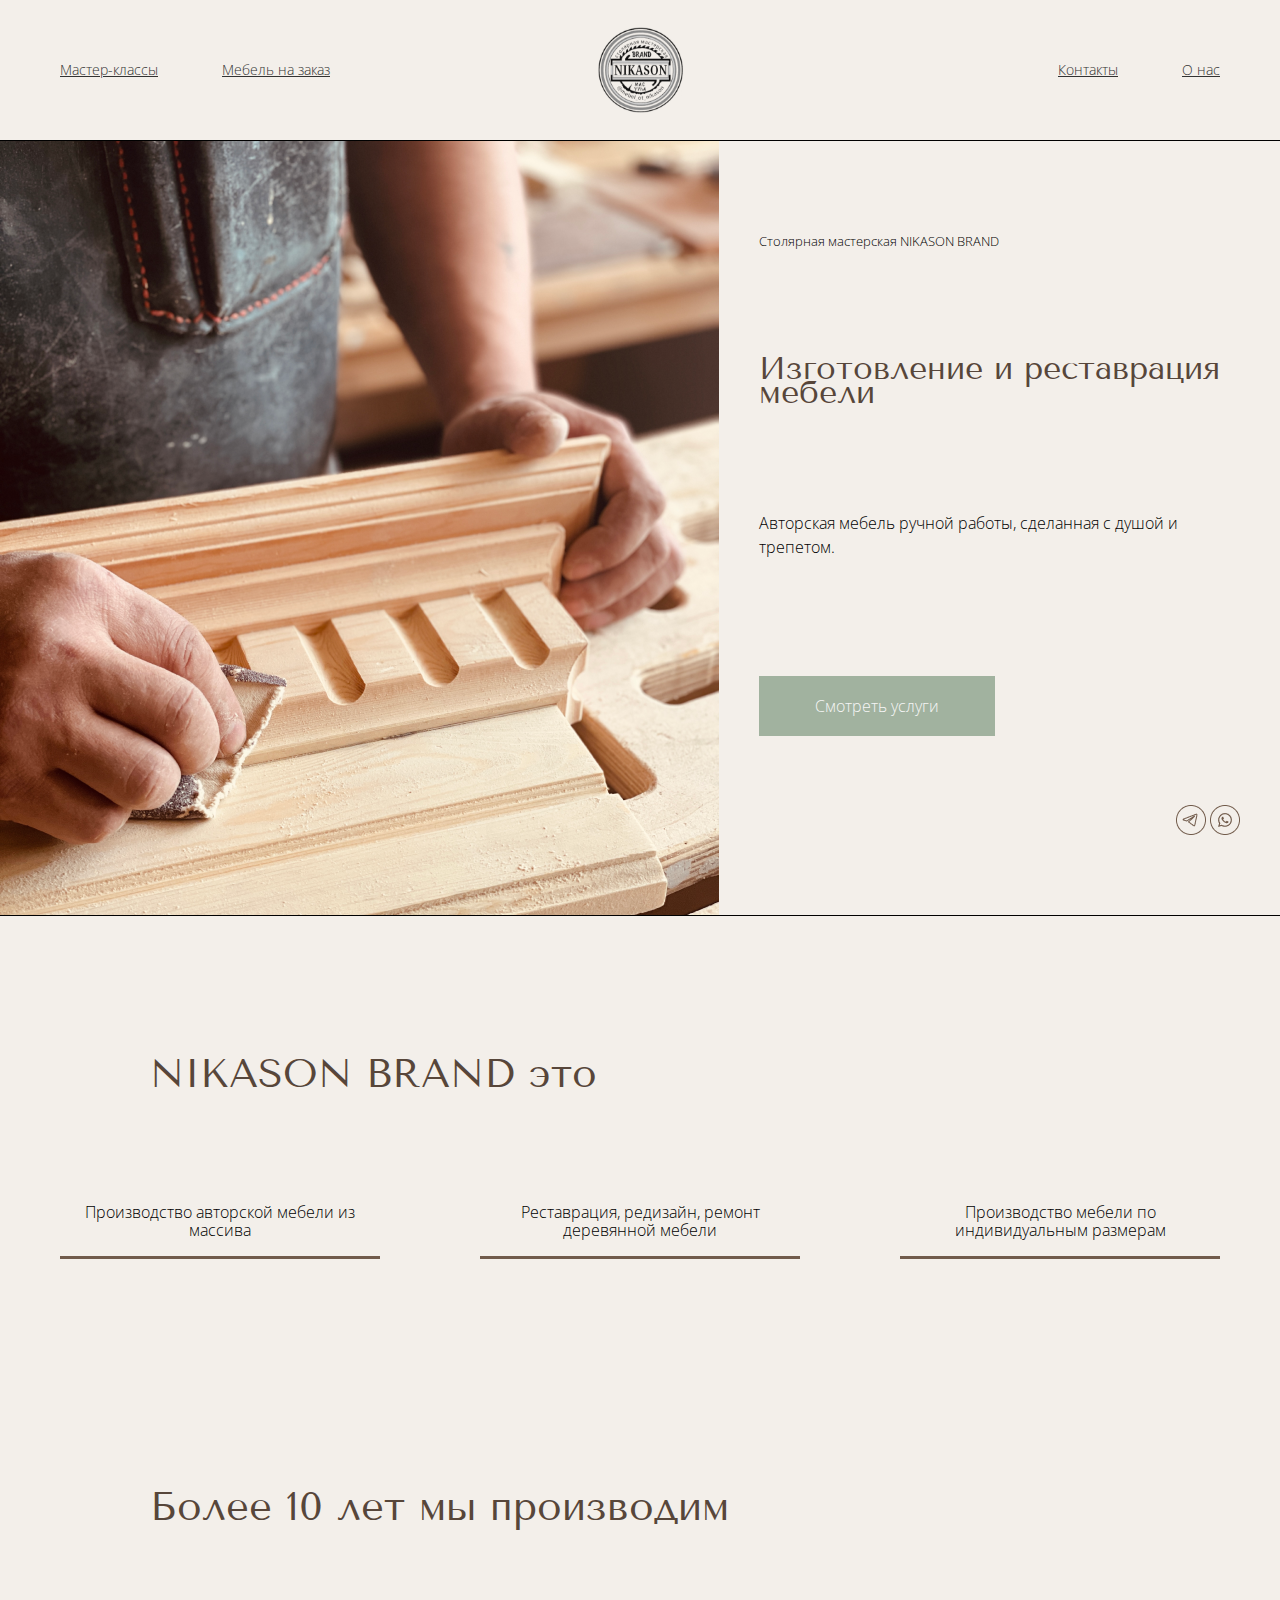
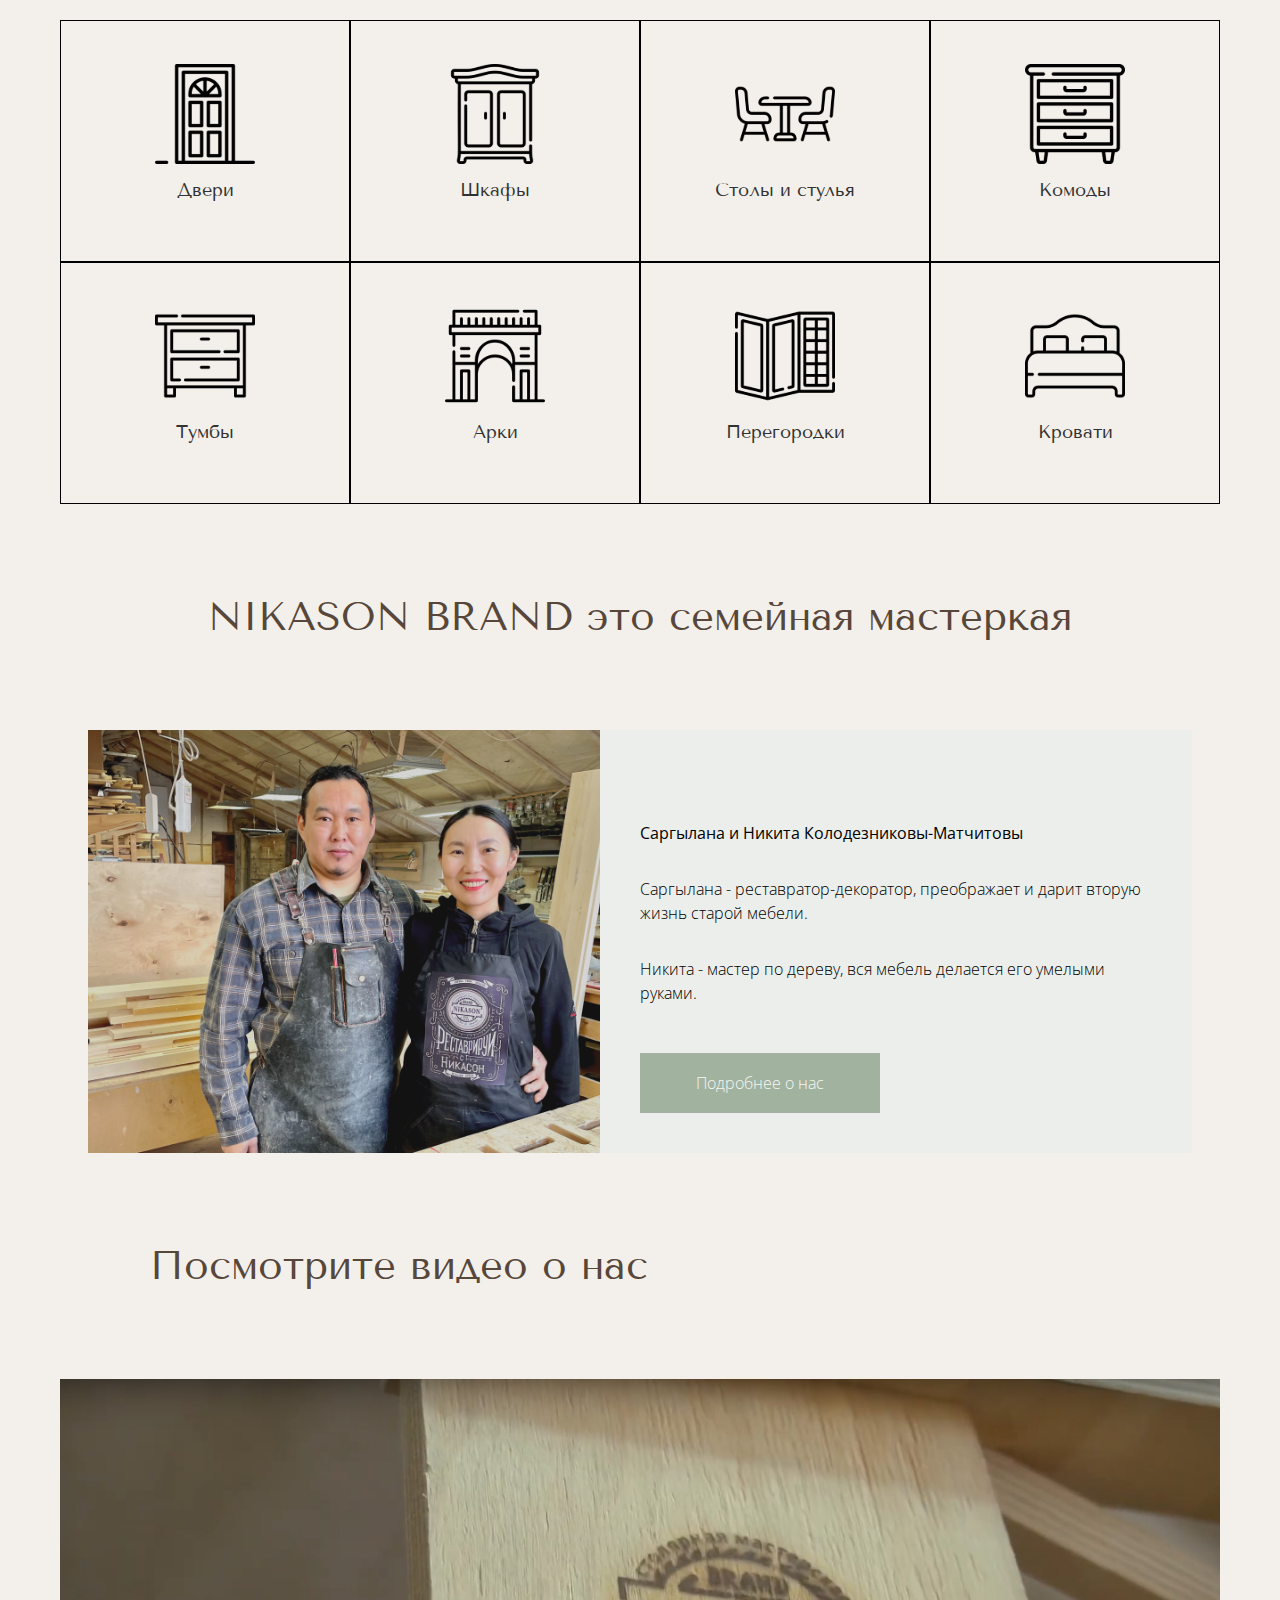
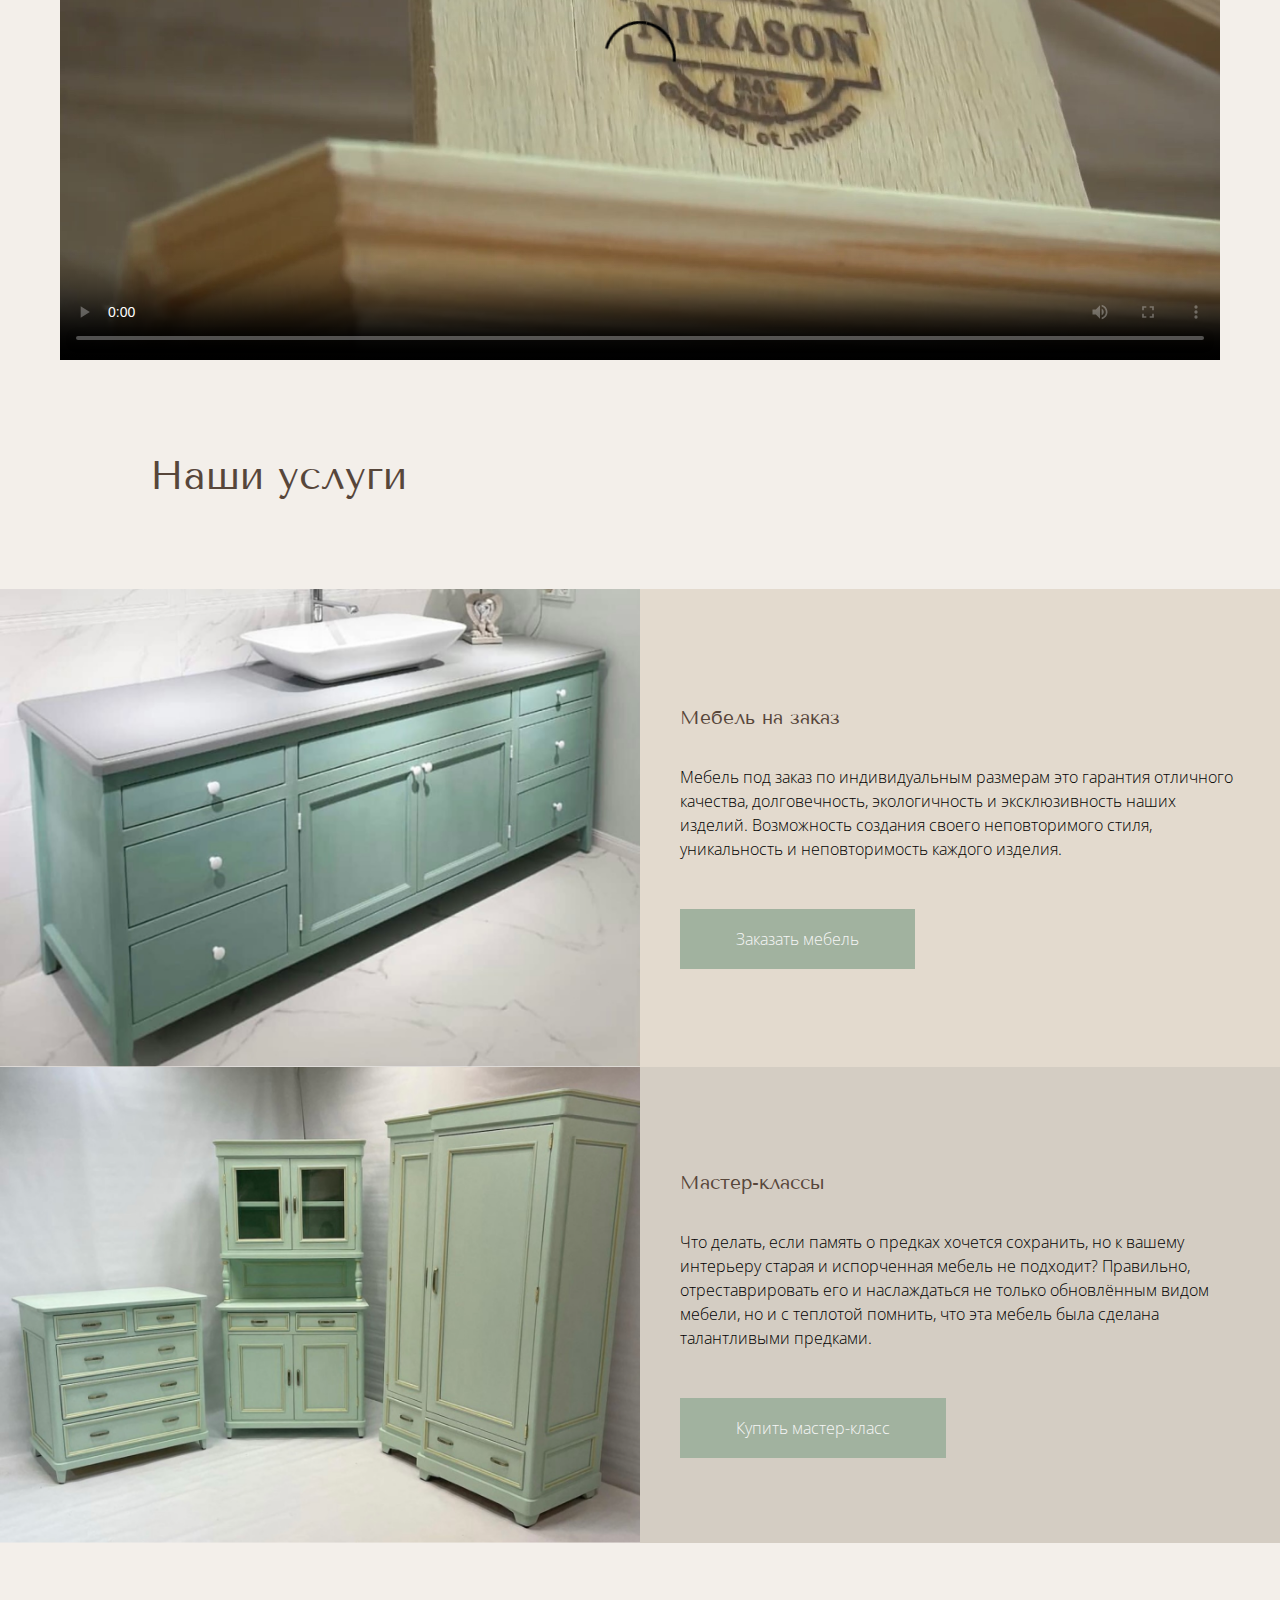
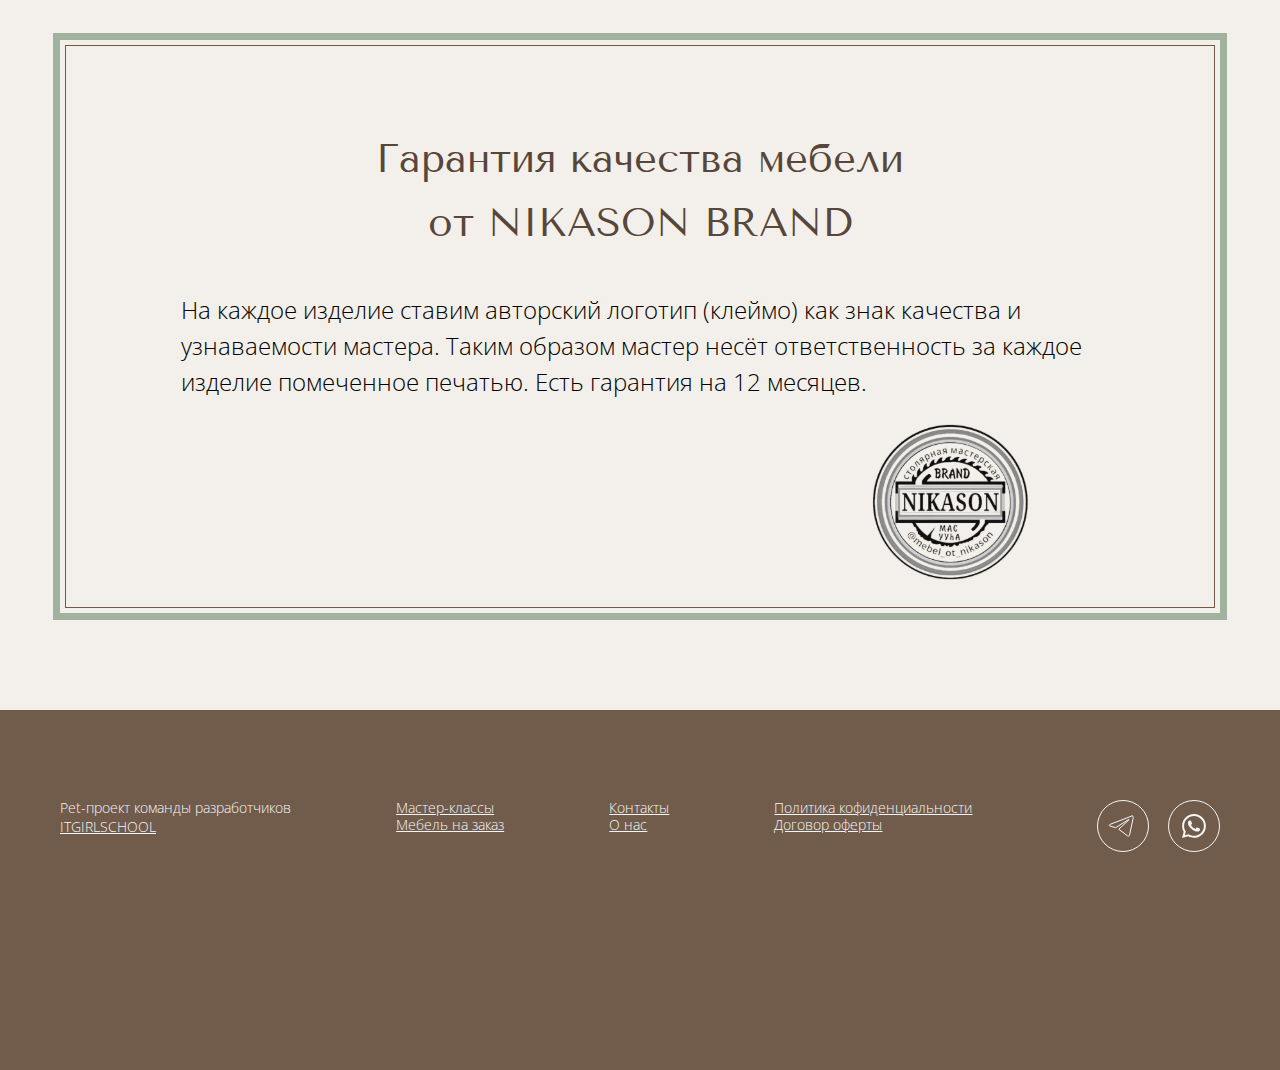
==== commit 865eb0ba: "fixed css for index page" ====
--- a/index.html
+++ b/index.html
@@ -1,6 +1,7 @@
 <!DOCTYPE html>
 <html lang="ru">
-  <head>
+
+<head>
     <meta charset="UTF-8" />
     <meta http-equiv="X-UA-Compatible" content="IE=edge" />
     <meta name="viewport" content="width=device-width, initial-scale=1.0" />
@@ -9,329 +10,252 @@
     <link rel="stylesheet" href="./assets/styles/index.css" />
     <link rel="preconnect" href="https://fonts.googleapis.com" />
     <link rel="preconnect" href="https://fonts.gstatic.com" crossorigin />
-    <link
-      href="https://fonts.googleapis.com/css2?family=Open+Sans:wght@300;400&family=Tenor+Sans&display=swap"
-      rel="stylesheet"
-    />
-    <link
-      rel="shortcut icon"
-      href="./assets/images/icon.svg"
-      type="image/svg"
-    />
-  </head>
-
-  <body>
+    <link href="https://fonts.googleapis.com/css2?family=Open+Sans:wght@300;400&family=Tenor+Sans&display=swap"
+        rel="stylesheet" />
+    <link rel="shortcut icon" href="./assets/images/icon.svg" type="image/svg" />
+</head>
+
+<body>
     <div class="wrapper">
-      <header class="header">
-        <div class="header__container">
-          <nav class="header__nav-left">
-            <a class="header__link-left" href="./masterclass.html"
-              >Мастер-классы</a
-            >
-            <a class="header__link-left" href="./customised.html"
-              >Мебель на заказ</a
-            >
-          </nav>
-          <a class="logo" href="./index.html"
-            ><img src="./assets/images/icon.svg" alt="Логотип"
-          /></a>
-          <nav class="header__nav-right">
-            <a class="header__link-right" href="#contact">Контакты</a>
-            <a class="header__link-right" href="./about.html">О нас</a>
-          </nav>
-        </div>
-        <nav class="hamburger">
-          <div class="hamburger__icon">
-            <input type="checkbox" />
-            <span></span>
-            <span></span>
-            <span></span>
-            <div class="hamburger__menu">
-              <div class="hamburger__link">
-                <a href="./mastermind.html">Мастер-классы</a>
-              </div>
-              <div class="hamburger__link">
-                <a href="./customised.html">Мебель на заказ</a>
-              </div>
-              <div class="hamburger__link"><a href="#contact">Контакты</a></div>
-              <div class="hamburger__link">
-                <a href="./about.html">О нас</a>
-              </div>
-            </div>
-          </div>
-        </nav>
-      </header>
-
-      <section class="index-welcome">
-        <div class="index-welcome__container">
-          <img
-            class="index-welcome__photo"
-            src="./assets/images/index/index-welcome__photo.png"
-            alt=""
-          />
-          <div class="index-welcome__text">
-            <p class="index-welcome__paragraph">
-              Столярная мастерская NIKASON BRAND
-            </p>
-            <h1>Изготовление и реставрация мебели</h1>
-            <p>Авторская мебель ручной работы, сделанная с душой и трепетом.</p>
-            <a class="button" href="#index-services">Смотреть услуги</a>
-            <div class="index-welcome__socials">
-              <a class="index-welcome__social" href="https://telegram.org/"
-                ><img
-                  src="./assets/images/index/index-welcome__telegram.png"
-                  alt="Telegram"
-              /></a>
-              <a
-                class="index-welcome__social"
-                href="https://www.whatsapp.com/?lang=ru"
-                ><img
-                  src="./assets/images/index/index-welcome__whatsapp.png"
-                  alt="WhatsUp"
-              /></a>
-            </div>
-          </div>
-        </div>
-      </section>
-
-      <section class="index-brand">
-        <div class="index-brand__container">
-          <h2 class="index-brand__title">NIKASON BRAND это</h2>
-          <div class="index-brand__items">
-            <div class="index-brand__item">
-              <p class="index-brand__text">
-                Производство авторской мебели из массива
-              </p>
-            </div>
-            <div class="index-brand__item">
-              <p class="index-brand__text">
-                Реставрация, редизайн, ремонт деревянной мебели
-              </p>
-            </div>
-            <div class="index-brand__item">
-              <p class="index-brand__text">
-                Производство мебели по индивидуальным размерам
-              </p>
-            </div>
-          </div>
-        </div>
-      </section>
-
-      <section class="index-production">
-        <div class="index-production__container">
-          <h2 class="index-production__title">Более 10 лет мы производим</h2>
-          <div class="index-production__table">
-            <div class="index-production__item">
-              <img
-                class="index-production__icon"
-                src="./assets/images/index/index-production__icon-1.svg"
-                alt="Двери"
-              />
-              <h3 class="index-production__text">Двери</h3>
-            </div>
-            <div class="index-production__item">
-              <img
-                class="index-production__icon"
-                src="./assets/images/index/index-production__icon-2.svg"
-                alt="Шкафы"
-              />
-              <h3 class="index-production__text">Шкафы</h3>
-            </div>
-            <div class="index-production__item">
-              <img
-                class="index-production__icon"
-                src="./assets/images/index/index-production__icon-3.svg"
-                alt="Столы и стулья"
-              />
-              <h3 class="index-production__text">Столы и стулья</h3>
-            </div>
-            <div class="index-production__item">
-              <img
-                class="index-production__icon"
-                src="./assets/images/index/index-production__icon-4.svg"
-                alt="Комоды"
-              />
-              <h3 class="index-production__text">Комоды</h3>
-            </div>
-            <div class="index-production__item">
-              <img
-                class="index-production__icon"
-                src="./assets/images/index/index-production__icon-5.svg"
-                alt="Тумбы"
-              />
-              <h3 class="index-production__text">Тумбы</h3>
-            </div>
-            <div class="index-production__item">
-              <img
-                class="index-production__icon"
-                src="./assets/images/index/index-production__icon-6.svg"
-                alt="Арки"
-              />
-              <h3 class="index-production__text">Арки</h3>
-            </div>
-            <div class="index-production__item">
-              <img
-                class="index-production__icon"
-                src="./assets/images/index/index-production__icon-7.svg"
-                alt="Перегородки"
-              />
-              <h3 class="index-production__text">Перегородки</h3>
-            </div>
-            <div class="index-production__item">
-              <img
-                class="index-production__icon"
-                src="./assets/images/index/index-production__icon-8.svg"
-                alt="Кровати"
-              />
-              <h3 class="index-production__text">Кровати</h3>
-            </div>
-          </div>
-        </div>
-      </section>
-
-      <section class="index-about">
-        <div class="index-about__container">
-          <h2 class="index-about__title">
-            NIKASON BRAND это семейная мастеркая
-          </h2>
-        </div>
-        <div class="index-about__info">
-          <div class="index-about__image">
-            <img
-              class="index-about__photo"
-              src="./assets/images/index/index-about__photo.png"
-              alt="Саргылана и Никита Колодезниковы-Матчитовы"
-            />
-          </div>
-          <div class="index-about__text">
-            <p class="index-about__paragraph index-about__paragraph_bold">
-              Саргылана и Никита Колодезниковы-Матчитовы
-            </p>
-            <p class="index-about__paragraph">
-              Саргылана - реставратор-декоратор, преображает и дарит вторую
-              жизнь старой мебели.
-            </p>
-            <p class="index-about__paragraph">
-              Никита - мастер по дереву, вся мебель делается его умелыми руками.
-            </p>
-            <a class="button" href="./about.html">Подробнее о нас</a>
-          </div>
-        </div>
-      </section>
-
-      <section class="index-video">
-        <div class="index-video__container">
-          <h2 class="index-video__title">Посмотрите видео о нас</h2>
-          <video
-            class="index-video__video"
-            src="./assets/video/Знакомство_с_мастерской_NIKASON_BRAND.mp4"
-            controls
-            poster="./assets/images/index/index-video__poster.jpg"
-          >
-            Знакомство с мастерской NIKASON BRAND
-          </video>
-        </div>
-      </section>
-
-      <section class="index-services" id="index-services">
-        <div class="index-services__container">
-          <h2 class="index-services__title">Наши услуги</h2>
-          <div class="index-services__card">
-            <div class="index-services__product-card">
-              <img
-                class="index-services__photo"
-                src="./assets/images/index/index-services__order.png"
-                alt="A teal cabinet with a sink on top of it"
-              />
-              <div class="index-services__text">
-                <h3 class="index-services__title-secondary">Мебель на заказ</h3>
-                <p class="index-services__paragraph">
-                  Мебель под заказ по индивидуальным размерам это гарантия
-                  отличного качества, долговечность, экологичность и
-                  эксклюзивность наших изделий. Возможность создания своего
-                  неповторимого стиля, уникальность и неповторимость каждого
-                  изделия.
+        <header class="header">
+            <div class="header__container">
+                <nav class="header__nav-left">
+                    <a class="header__link-left" href="./masterclass.html">Мастер-классы</a>
+                    <a class="header__link-left" href="./customised.html">Мебель на заказ</a>
+                </nav>
+                <a class="logo" href="./index.html"><img src="./assets/images/icon.svg" alt="Логотип"></a>
+                <nav class="header__nav-right">
+                    <a class="header__link-right" href="#contact">Контакты</a>
+                    <a class="header__link-right" href="./about.html">О нас</a>
+                </nav>
+            </div>
+            <nav class="hamburger">
+                <div class="hamburger__icon">
+                    <input type="checkbox">
+                    <span></span>
+                    <span></span>
+                    <span></span>
+                    <div class="hamburger__menu">
+                        <div class="hamburger__link">
+                            <a href="./mastermind.html">Мастер-классы</a>
+                        </div>
+                        <div class="hamburger__link">
+                            <a href="./customised.html">Мебель на заказ</a>
+                        </div>
+                        <div class="hamburger__link"><a href="#contact">Контакты</a></div>
+                        <div class="hamburger__link">
+                            <a href="./about.html">О нас</a>
+                        </div>
+                    </div>
+                </div>
+            </nav>
+        </header>
+
+        <section class="index-welcome">
+            <img class="index-welcome__photo" src="./assets/images/index/index-welcome__photo.png"
+                alt="A man sanding a wooden furniture element">
+            <div class="index-welcome__text">
+                <p class="index-welcome__paragraph">
+                    Столярная мастерская NIKASON BRAND
                 </p>
-                <a class="button" href="https://www.whatsapp.com/?lang=ru"
-                  >Заказать мебель</a
-                >
-              </div>
-            </div>
-            <div class="index-services__product-card">
-              <img
-                class="index-services__photo"
-                src="./assets/images/index/index-services__workshop.png"
-                alt="A set of a cabinet, a china closet and a wardrobe in sage colour"
-              />
-              <div class="index-services__text index-services__text_workshop">
-                <h3 class="index-services__title-secondary">Мастер-классы</h3>
-                <p class="index-services__paragraph">
-                  Что делать, если память о предках хочется сохранить, но к
-                  вашему интерьеру старая и испорченная мебель не подходит?
-                  Правильно, отреставрировать его и наслаждаться не только
-                  обновлённым видом мебели, но и с теплотой помнить, что эта
-                  мебель была сделана талантливыми предками.
+                <h1>Изготовление и реставрация мебели</h1>
+                <p>Авторская мебель ручной работы, сделанная с душой и трепетом.</p>
+                <a class="button" href="#index-services">Смотреть услуги</a>
+                <div class="index-welcome__socials">
+                    <a class="index-welcome__social" href="https://telegram.org/"><img
+                            src="./assets/images/index/index-welcome__telegram.png" alt="Telegram"></a>
+                    <a class="index-welcome__social" href="https://www.whatsapp.com/?lang=ru"><img
+                            src="./assets/images/index/index-welcome__whatsapp.png" alt="WhatsUp"></a>
+                </div>
+            </div>
+        </section>
+
+        <section class="index-brand">
+            <div class="index-brand__container">
+                <h2 class="index-brand__title">NIKASON BRAND это</h2>
+                <div class="index-brand__items">
+                    <div class="index-brand__item">
+                        <p class="index-brand__text">
+                            Производство авторской мебели из массива
+                        </p>
+                    </div>
+                    <div class="index-brand__item">
+                        <p class="index-brand__text">
+                            Реставрация, редизайн, ремонт деревянной мебели
+                        </p>
+                    </div>
+                    <div class="index-brand__item">
+                        <p class="index-brand__text">
+                            Производство мебели по индивидуальным размерам
+                        </p>
+                    </div>
+                </div>
+            </div>
+        </section>
+
+        <section class="index-production">
+            <div class="index-production__container">
+                <h2 class="index-production__title">Более 10 лет мы производим</h2>
+                <div class="index-production__table">
+                    <div class="index-production__item">
+                        <img class="index-production__icon" src="./assets/images/index/index-production__icon-1.svg"
+                            alt="Двери">
+                        <h3 class="index-production__text">Двери</h3>
+                    </div>
+                    <div class="index-production__item">
+                        <img class="index-production__icon" src="./assets/images/index/index-production__icon-2.svg"
+                            alt="Шкафы">
+                        <h3 class="index-production__text">Шкафы</h3>
+                    </div>
+                    <div class="index-production__item">
+                        <img class="index-production__icon" src="./assets/images/index/index-production__icon-3.svg"
+                            alt="Столы и стулья">
+                        <h3 class="index-production__text">Столы и стулья</h3>
+                    </div>
+                    <div class="index-production__item">
+                        <img class="index-production__icon" src="./assets/images/index/index-production__icon-4.svg"
+                            alt="Комоды">
+                        <h3 class="index-production__text">Комоды</h3>
+                    </div>
+                    <div class="index-production__item">
+                        <img class="index-production__icon" src="./assets/images/index/index-production__icon-5.svg"
+                            alt="Тумбы">
+                        <h3 class="index-production__text">Тумбы</h3>
+                    </div>
+                    <div class="index-production__item">
+                        <img class="index-production__icon" src="./assets/images/index/index-production__icon-6.svg"
+                            alt="Арки">
+                        <h3 class="index-production__text">Арки</h3>
+                    </div>
+                    <div class="index-production__item">
+                        <img class="index-production__icon" src="./assets/images/index/index-production__icon-7.svg"
+                            alt="Перегородки">
+                        <h3 class="index-production__text">Перегородки</h3>
+                    </div>
+                    <div class="index-production__item">
+                        <img class="index-production__icon" src="./assets/images/index/index-production__icon-8.svg"
+                            alt="Кровати">
+                        <h3 class="index-production__text">Кровати</h3>
+                    </div>
+                </div>
+            </div>
+        </section>
+
+        <section class="index-about">
+            <div class="index-about__container">
+                <h2 class="index-about__title">
+                    NIKASON BRAND это семейная мастеркая
+                </h2>
+            </div>
+            <div class="index-about__info">
+                <img class="index-about__photo" src="./assets/images/index/index-about__photo.png"
+                    alt="Саргылана и Никита Колодезниковы-Матчитовы">
+                <div class="index-about__text">
+                    <p class="index-about__paragraph index-about__paragraph_bold">
+                        Саргылана и Никита Колодезниковы-Матчитовы
+                    </p>
+                    <p class="index-about__paragraph">
+                        Саргылана - реставратор-декоратор, преображает и дарит вторую
+                        жизнь старой мебели.
+                    </p>
+                    <p class="index-about__paragraph">
+                        Никита - мастер по дереву, вся мебель делается его умелыми руками.
+                    </p>
+                    <a class="button" href="./about.html">Подробнее о нас</a>
+                </div>
+            </div>
+        </section>
+
+        <section class="index-video">
+            <div class="index-video__container">
+                <h2 class="index-video__title">Посмотрите видео о нас</h2>
+                <video class="index-video__video" src="./assets/video/Знакомство_с_мастерской_NIKASON_BRAND.mp4"
+                    controls poster="./assets/images/index/index-video__poster.jpg">
+                    Знакомство с мастерской NIKASON BRAND
+                </video>
+            </div>
+        </section>
+
+        <section class="index-services" id="index-services">
+            <div class="index-services__container">
+                <h2 class="index-services__title">Наши услуги</h2>
+            </div>
+            <div class="index-services__card">
+                <div class="index-services__product-card">
+                    <img class="index-services__photo" src="./assets/images/index/index-services__order.png"
+                        alt="A teal cabinet with a sink on top of it">
+                    <div class="index-services__text">
+                        <h3 class="index-services__title-secondary">Мебель на заказ</h3>
+                        <p class="index-services__paragraph">
+                            Мебель под заказ по индивидуальным размерам это гарантия
+                            отличного качества, долговечность, экологичность и
+                            эксклюзивность наших изделий. Возможность создания своего
+                            неповторимого стиля, уникальность и неповторимость каждого
+                            изделия.
+                        </p>
+                        <a class="button" href="https://www.whatsapp.com/?lang=ru">Заказать мебель</a>
+                    </div>
+                </div>
+                <div class="index-services__product-card">
+                    <img class="index-services__photo" src="./assets/images/index/index-services__workshop.png"
+                        alt="A set of a cabinet, a china closet and a wardrobe in sage colour">
+                    <div class="index-services__text index-services__text_workshop">
+                        <h3 class="index-services__title-secondary">Мастер-классы</h3>
+                        <p class="index-services__paragraph">
+                            Что делать, если память о предках хочется сохранить, но к
+                            вашему интерьеру старая и испорченная мебель не подходит?
+                            Правильно, отреставрировать его и наслаждаться не только
+                            обновлённым видом мебели, но и с теплотой помнить, что эта
+                            мебель была сделана талантливыми предками.
+                        </p>
+                        <a class="button" href="./masterclass.html">Купить мастер-класс</a>
+                    </div>
+                </div>
+            </div>
+        </section>
+
+        <section class="index-quality">
+            <div class="index-quality__container">
+                <h2 class="index-quality__title-top">Гарантия качества мебели</h2>
+                <h2 class="index-quality__title-bottom">от NIKASON BRAND</h2>
+                <p class="index-quality__text">
+                    На каждое изделие ставим авторский логотип (клеймо) как знак
+                    качества и узнаваемости мастера. Таким образом мастер несёт
+                    ответственность за каждое изделие помеченное печатью. Есть гарантия
+                    на 12 месяцев.
                 </p>
-                <a class="button" href="./masterclass.html"
-                  >Купить мастер-класс</a
-                >
-              </div>
-            </div>
-          </div>
-        </div>
-      </section>
-
-      <section class="index-quality">
-        <div class="index-quality__container">
-          <h2 class="index-quality__title-top">Гарантия качества мебели</h2>
-          <h2 class="index-quality__title-bottom">от NIKASON BRAND</h2>
-          <p class="index-quality__text">
-            На каждое изделие ставим авторский логотип (клеймо) как знак
-            качества и узнаваемости мастера. Таким образом мастер несёт
-            ответственность за каждое изделие помеченное печатью. Есть гарантия
-            на 12 месяцев.
-          </p>
-          <img
-            class="index-quality__image"
-            src="./assets/images/icon.svg"
-            alt="Nikason logo"
-          />
-        </div>
-      </section>
-
-      <footer class="footer">
-        <a id="contact"></a>
-        <div class="footer__container">
-          <div class="footer__info">
-            <p class="footer__text">Pet-проект команды разработчиков</p>
-            <a class="footer__link" href="https://itgirlschool.com/"
-              >ITGIRLSCHOOL</a
-            >
-          </div>
-          <div class="footer__links">
-            <a class="footer__link" href="./masterclass.html">Мастер-классы</a>
-            <a class="footer__link" href="./customised.html">Мебель на заказ</a>
-          </div>
-          <div class="footer__links">
-            <a class="footer__link" href="#contact">Контакты</a>
-            <a class="footer__link" href="./about.html">О нас</a>
-          </div>
-          <div class="footer__links">
-            <a class="footer__link" href="./privacy.html"
-              >Политика кофиденциальности</a
-            >
-            <a class="footer__link" href="./offer.html">Договор оферты</a>
-          </div>
-          <div class="footer__socials">
-            <a class="footer__social" href="https://telegram.org/"
-              ><img src="./assets/images/telegram-icon.svg" alt="Telegram"
-            /></a>
-            <a class="footer__social" href="https://www.whatsapp.com/?lang=ru"
-              ><img src="./assets/images/whatsup-icon.svg" alt="WhatsUp"
-            /></a>
-          </div>
-        </div>
-      </footer>
+                <img class="index-quality__image" src="./assets/images/icon.svg" alt="Nikason logo">
+            </div>
+        </section>
+
+        <footer class="footer">
+            <a id="contact"></a>
+            <div class="footer__container">
+                <div class="footer__info">
+                    <p class="footer__text">Pet-проект команды разработчиков</p>
+                    <a class="footer__link" href="https://itgirlschool.com/">ITGIRLSCHOOL</a>
+                </div>
+                <div class="footer__links">
+                    <a class="footer__link" href="./masterclass.html">Мастер-классы</a>
+                    <a class="footer__link" href="./customised.html">Мебель на заказ</a>
+                </div>
+                <div class="footer__links">
+                    <a class="footer__link" href="#contact">Контакты</a>
+                    <a class="footer__link" href="./about.html">О нас</a>
+                </div>
+                <div class="footer__links">
+                    <a class="footer__link" href="./privacy.html">Политика кофиденциальности</a>
+                    <a class="footer__link" href="./offer.html">Договор оферты</a>
+                </div>
+                <div class="footer__socials">
+                    <a class="footer__social" href="https://telegram.org/"><img src="./assets/images/telegram-icon.svg"
+                            alt="Telegram"></a>
+                    <a class="footer__social" href="https://www.whatsapp.com/?lang=ru"><img
+                            src="./assets/images/whatsup-icon.svg" alt="WhatsUp"></a>
+                </div>
+            </div>
+        </footer>
     </div>
-  </body>
-</html>
+</body>
+
+</html>--- a/assets/styles/index.css
+++ b/assets/styles/index.css
@@ -42,7 +42,77 @@
     border: none;
 }
 
-[class*="__text"] {
+
+
+/*---------------Header---------------*/
+
+.header {
+    min-width: 15vh;
+    border-bottom: 1px solid #000000;
+}
+
+.header__container {
+    display: flex;
+    justify-content: space-between;
+    align-items: center;
+    padding-top: 3vh;
+    padding-bottom: 3vh;
+}
+
+.header__nav-left, .header__nav-right {
+    width: 45vw;
+}
+
+.logo {
+    display: flex;
+    justify-content: center;
+    padding-left: 3vw;
+    padding-right: 3vw;
+}
+
+.header__nav-left {
+    display: flex;
+}
+
+.header__nav-right {
+    display: flex;
+    justify-content: end;
+}
+
+.header__link-left {
+    margin-right: 5vw;
+    font-size: 0.9em;
+    color: #323232;
+}
+
+.header__link-right {
+    margin-left: 5vw;
+    font-size: 0.9em;
+    color: #323232;
+}
+
+.header__link-left:hover, .header__link-right:hover {
+    text-decoration: underline;
+}
+
+.hamburger__icon {
+    display: none;
+}
+
+/*---------------index-welcome-------------*/
+
+.index-welcome {
+    display: flex;
+    justify-content: center;
+    border-bottom: solid 1px #000000;
+}
+
+.index-welcome__photo {
+    max-width: 100%;
+    object-fit: cover;
+}
+
+.index-welcome__text {
     display: flex;
     flex-direction: column;
     align-items: flex-start;
@@ -52,76 +122,6 @@
     line-height: 1.5em;
 }
 
-/*---------------Header---------------*/
-
-.header {
-    min-width: 15vh;
-    border-bottom: 1px solid #000000;
-}
-
-.header__container {
-    display: flex;
-    justify-content: space-between;
-    align-items: center;
-    padding-top: 3vh;
-    padding-bottom: 3vh;
-}
-
-.header__nav-left, .header__nav-right {
-    width: 45vw;
-}
-
-.logo {
-    display: flex;
-    justify-content: center;
-    padding-left: 3vw;
-    padding-right: 3vw;
-}
-
-.header__nav-left {
-    display: flex;
-}
-
-.header__nav-right {
-    display: flex;
-    justify-content: end;
-}
-
-.header__link-left {
-    margin-right: 5vw;
-    font-size: 0.9em;
-    color: #323232;
-}
-
-.header__link-right {
-    margin-left: 5vw;
-    font-size: 0.9em;
-    color: #323232;
-}
-
-.header__link-left:hover, .header__link-right:hover {
-    text-decoration: underline;
-}
-
-.hamburger__icon {
-    display: none;
-}
-
-/*---------------index-welcome-------------*/
-
-.index-welcome {
-    border-bottom: solid 1px #000000;
-}
-
-.index-welcome__container {
-    display: flex;
-}
-
-.index-welcome__photo {
-    max-width: 100%;
-    object-fit: cover;
-}
-
 .index-welcome__paragraph {
     font-size: smaller;
 }
@@ -135,7 +135,6 @@
 .index-brand__container {
     padding-bottom: 15vh;
     padding-top: 15vh;
-
 }
 
 .index-brand__title {
@@ -161,7 +160,6 @@
     flex-wrap: wrap;
     margin-top: 10vh;
     margin-bottom: 10vh;
-
 }
 
 .index-production__item {
@@ -190,6 +188,7 @@
 
 .index-about__info {
     display: flex;
+    justify-content: center;
 }
 
 .index-about__photo {
@@ -197,7 +196,18 @@
     object-fit: cover;
 }
 
+.index-about__photo, .index-about__text {
+    width: 40vw;
+}
+
 .index-about__text {
+    display: flex;
+    flex-direction: column;
+    align-items: flex-start;
+    justify-content: space-around;
+    padding: 2.5em;
+    font-size: 1em;
+    line-height: 1.5em;
     background: #EBEEEB;
 }
 
@@ -219,11 +229,22 @@
 }
 
 .index-services__photo {
-    width: 30vw;
+    width: 50vw;
+}
+
+.index-services__text, .index-services__text_workshop {
+    display: flex;
+    flex-direction: column;
+    align-items: flex-start;
+    justify-content: center;
+    padding: 2.5em;
+    font-size: 1em;
+    line-height: 1.5em;
 }
 
 .index-services__text {
     background: #E3DACE;
+    width: 50vw;
 }
 
 .index-services__text_workshop {
@@ -260,6 +281,7 @@
     margin: 4% 10% 2% 10%;
     padding: 0;
     font-size: 1.5em;
+    line-height: 1.5em;
 }
 
 .index-quality__image {
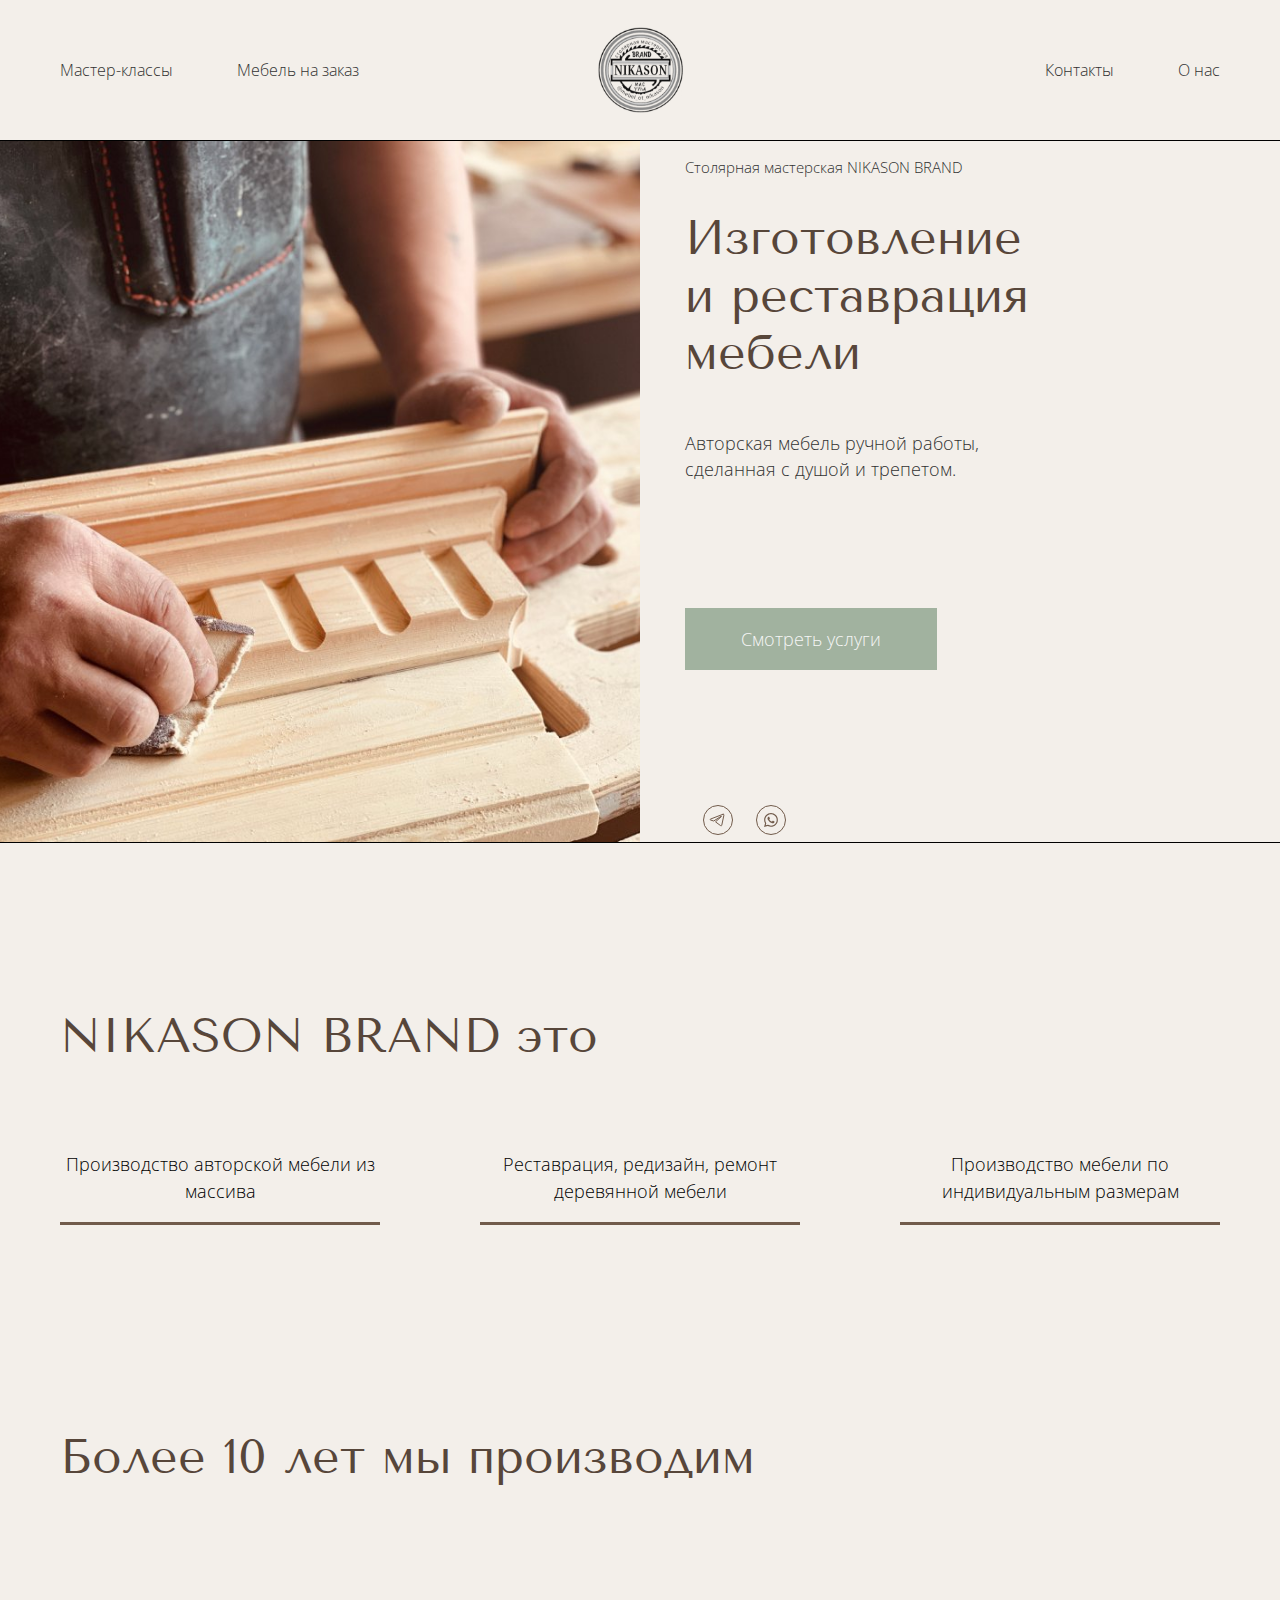
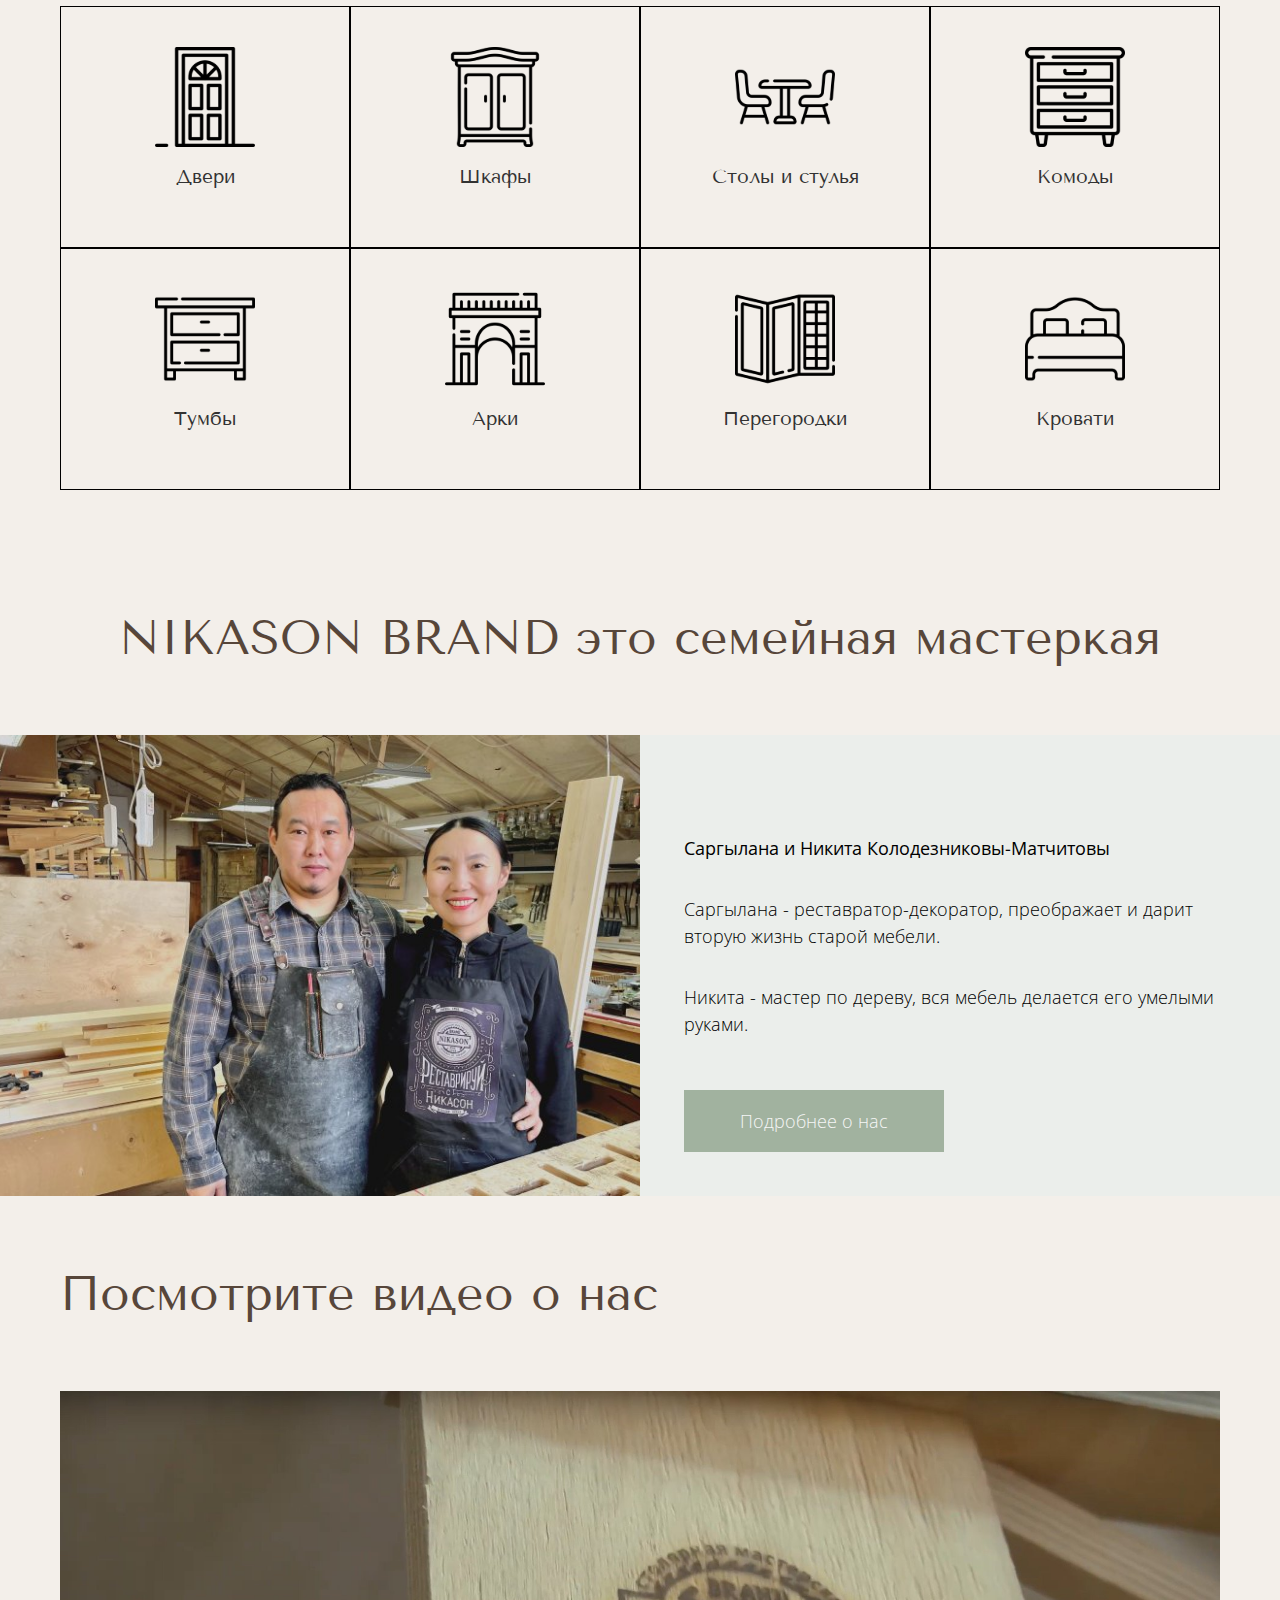
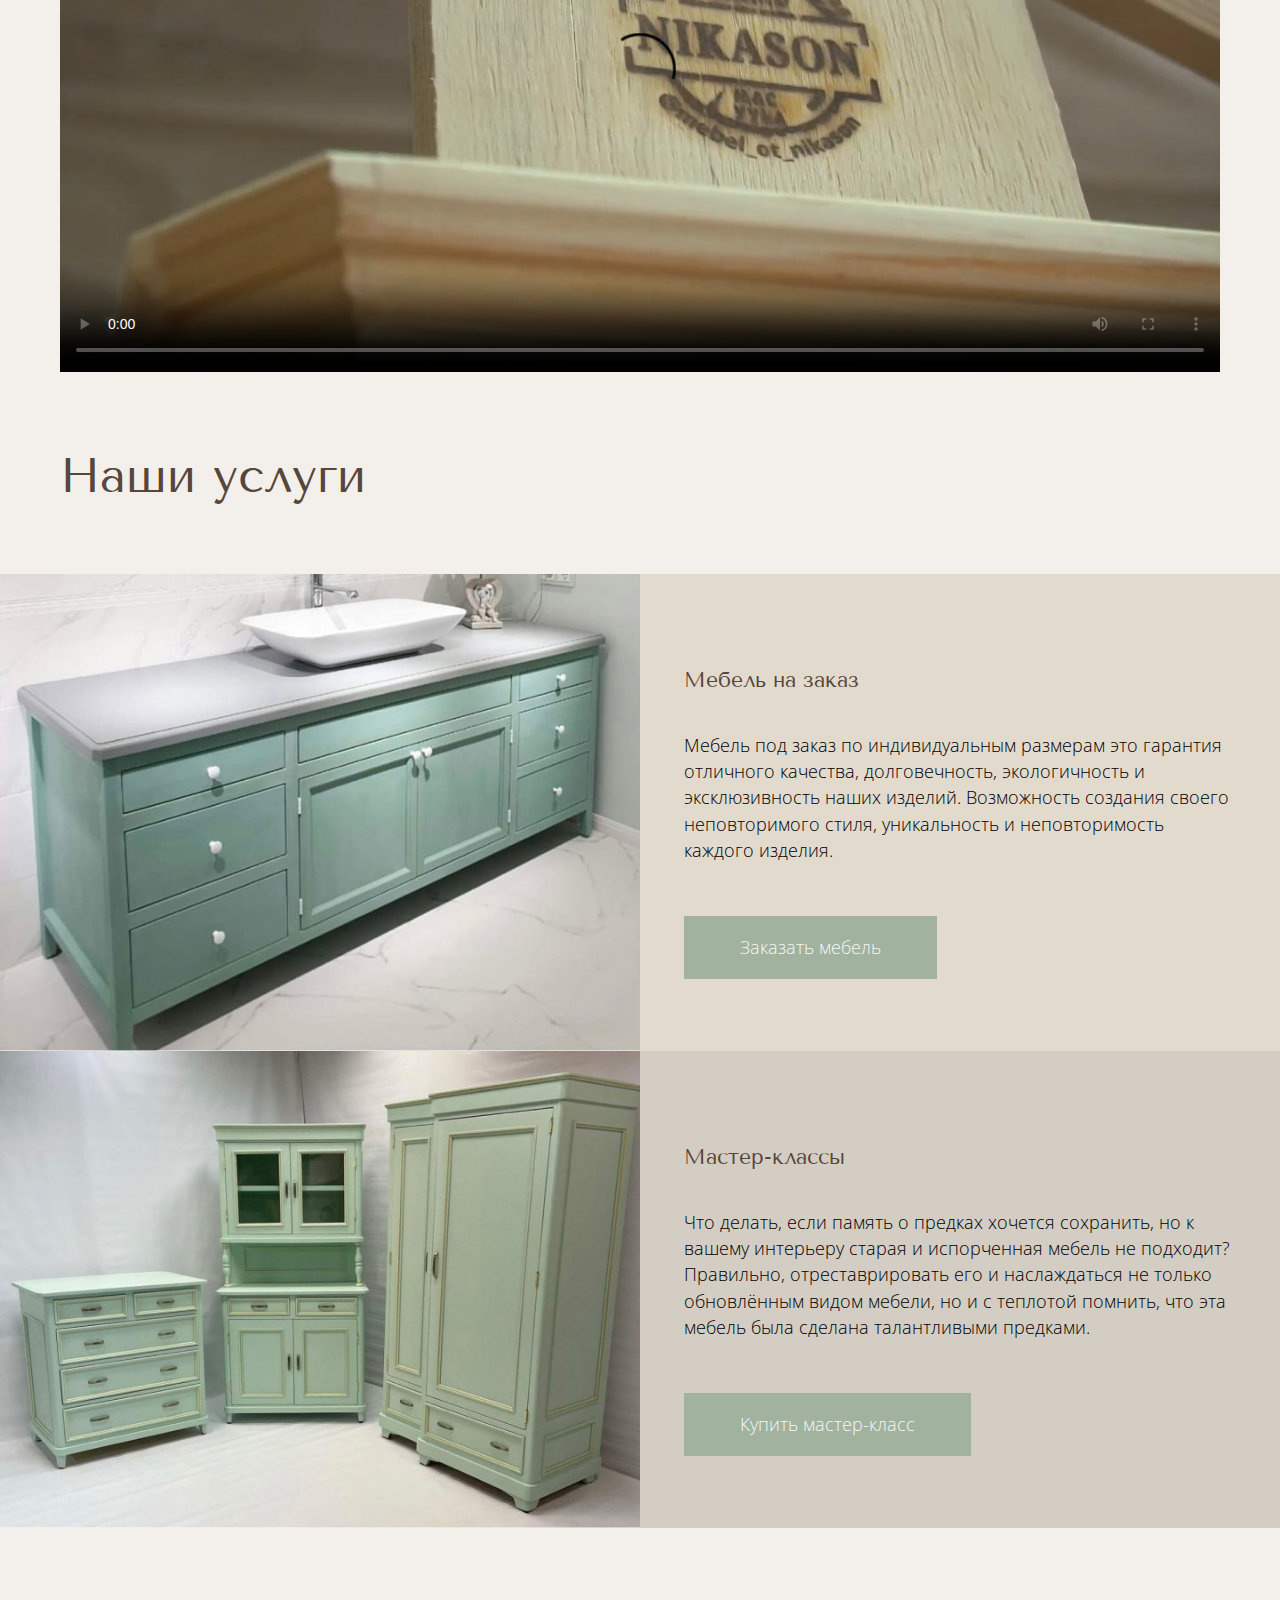
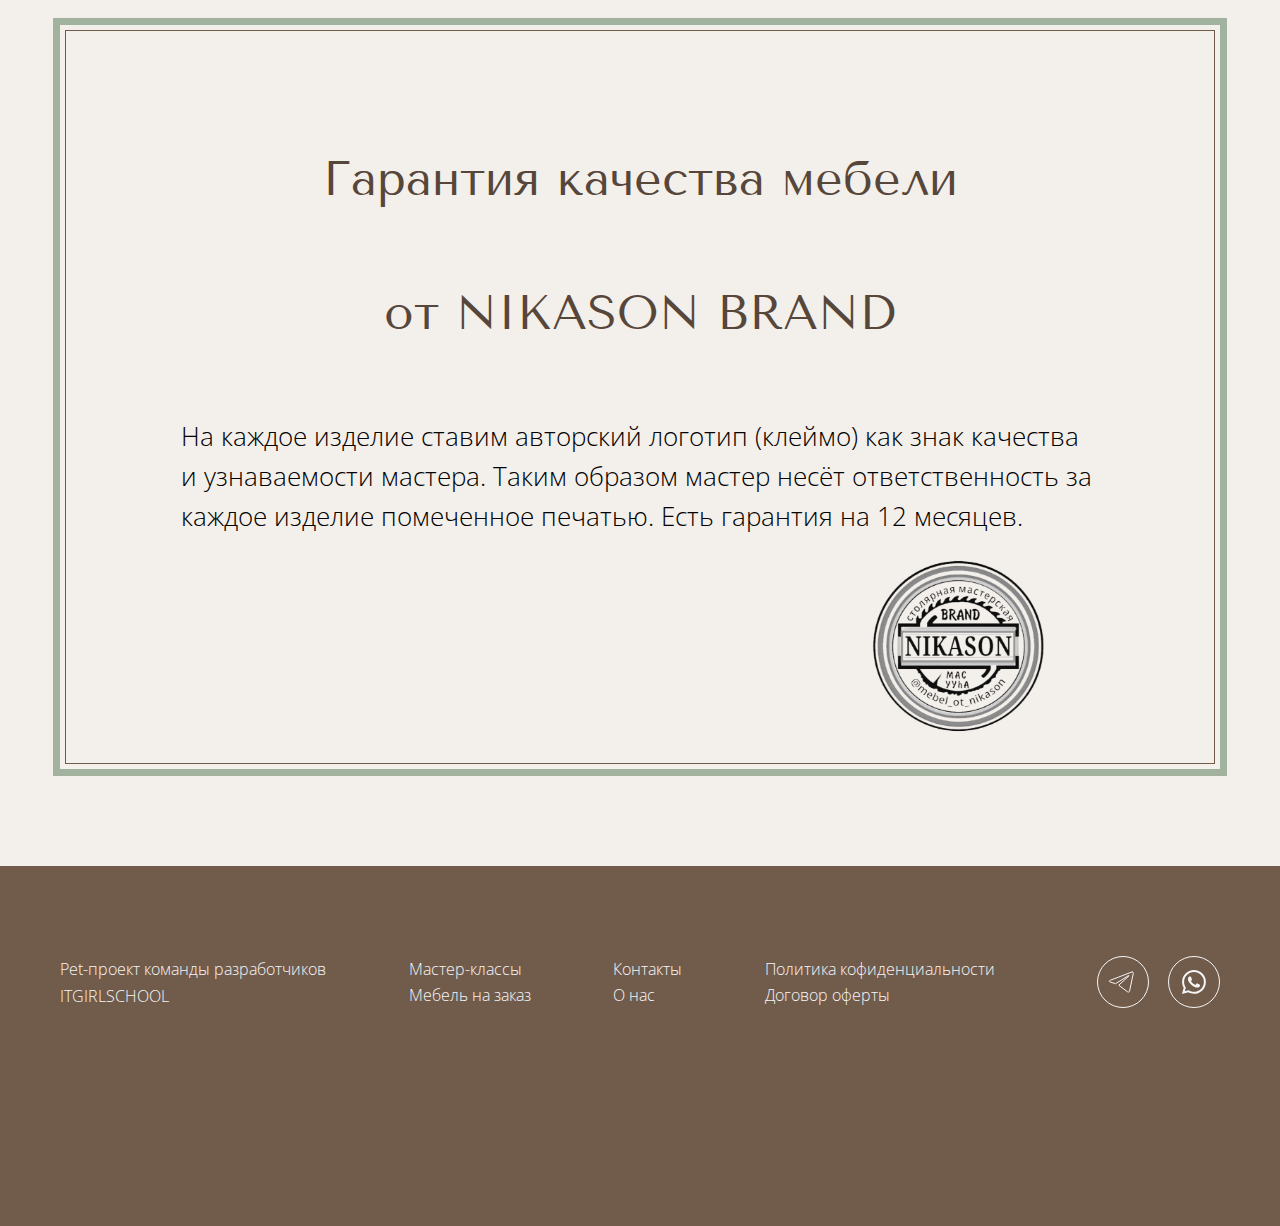
==== commit a66bc038: "implemented changges to index-welcome" ====
--- a/index.html
+++ b/index.html
@@ -52,20 +52,20 @@
         </header>
 
         <section class="index-welcome">
-            <img class="index-welcome__photo" src="./assets/images/index/index-welcome__photo.png"
+            <img class="index-welcome__photo" src="./assets/images/index/index-welcome__photo.jpg"
                 alt="A man sanding a wooden furniture element">
             <div class="index-welcome__text">
                 <p class="index-welcome__paragraph">
                     Столярная мастерская NIKASON BRAND
                 </p>
-                <h1>Изготовление и реставрация мебели</h1>
-                <p>Авторская мебель ручной работы, сделанная с душой и трепетом.</p>
+                <h1 class="index-welcome__title">Изготовление и реставрация мебели</h1>
+                <p class="index-welcome__slogan">Авторская мебель ручной работы, сделанная с душой и трепетом.</p>
                 <a class="button" href="#index-services">Смотреть услуги</a>
                 <div class="index-welcome__socials">
                     <a class="index-welcome__social" href="https://telegram.org/"><img
-                            src="./assets/images/index/index-welcome__telegram.png" alt="Telegram"></a>
+                            src="./assets/images/index/index-welcome__telegram.svg" alt="Telegram"></a>
                     <a class="index-welcome__social" href="https://www.whatsapp.com/?lang=ru"><img
-                            src="./assets/images/index/index-welcome__whatsapp.png" alt="WhatsUp"></a>
+                            src="./assets/images/index/index-welcome__whatsapp.svg" alt="WhatsUp"></a>
                 </div>
             </div>
         </section>
@@ -148,7 +148,7 @@
                 </h2>
             </div>
             <div class="index-about__info">
-                <img class="index-about__photo" src="./assets/images/index/index-about__photo.png"
+                <img class="index-about__photo" src="./assets/images/index/index-about__photo.jpg"
                     alt="Саргылана и Никита Колодезниковы-Матчитовы">
                 <div class="index-about__text">
                     <p class="index-about__paragraph index-about__paragraph_bold">
@@ -164,6 +164,7 @@
                     <a class="button" href="./about.html">Подробнее о нас</a>
                 </div>
             </div>
+
         </section>
 
         <section class="index-video">
@@ -182,8 +183,8 @@
             </div>
             <div class="index-services__card">
                 <div class="index-services__product-card">
-                    <img class="index-services__photo" src="./assets/images/index/index-services__order.png"
-                        alt="A teal cabinet with a sink on top of it">
+                    <img class="index-services__photo" src="./assets/images/index/index-services__order.jpg"
+                        alt="Комод под раковину в ванную">
                     <div class="index-services__text">
                         <h3 class="index-services__title-secondary">Мебель на заказ</h3>
                         <p class="index-services__paragraph">
@@ -197,8 +198,8 @@
                     </div>
                 </div>
                 <div class="index-services__product-card">
-                    <img class="index-services__photo" src="./assets/images/index/index-services__workshop.png"
-                        alt="A set of a cabinet, a china closet and a wardrobe in sage colour">
+                    <img class="index-services__photo" src="./assets/images/index/index-services__workshop.jpg"
+                        alt="Комплект мебели из комода, буфета и шкафа">
                     <div class="index-services__text index-services__text_workshop">
                         <h3 class="index-services__title-secondary">Мастер-классы</h3>
                         <p class="index-services__paragraph">
--- a/assets/styles/index.css
+++ b/assets/styles/index.css
@@ -6,6 +6,8 @@
     font-family: 'Open Sans', sans-serif;
     font-style: normal;
     font-weight: 300;
+    font-size: 1.1em;
+    line-height: 150%;
     color: #000;
     background: #f3efea;
 }
@@ -17,23 +19,33 @@
 
 h1, h2, h3 {
     font-family: 'Tenor Sans', sans-serif;
+    font-style: normal;
     font-weight: lighter;
     color: #57463A;
 }
 
+h1, h2 {
+    font-weight: 400;
+    font-size: 2.7em;
+}
+
 h2 {
-    font-size: 2.5em;
-    margin: 10vh;
+    padding-top: 5vh;
+    padding-bottom: 5vh;
+}
+
+a {
+    text-decoration: none;
 }
 
 .button {
     background: #A1B29F;
     color: #F6F6F6;
     border: none;
-    text-decoration: none;
     padding: 18px 56px;
     margin-top: 2em;
     text-align: center;
+    transition: 0.5s;
 }
 
 .button:hover {
@@ -42,8 +54,6 @@
     border: none;
 }
 
-
-
 /*---------------Header---------------*/
 
 .header {
@@ -103,31 +113,53 @@
 
 .index-welcome {
     display: flex;
-    justify-content: center;
+    /*justify-content: center;*/
     border-bottom: solid 1px #000000;
 }
 
+.index-welcome__photo, .index-welcome__text {
+    width: 50vw;
+}
+
 .index-welcome__photo {
-    max-width: 100%;
+    max-width: 50%;
     object-fit: cover;
 }
 
+.index-welcome__title {
+    line-height: 120%;
+}
+
 .index-welcome__text {
     display: flex;
     flex-direction: column;
     align-items: flex-start;
-    justify-content: space-around;
-    padding: 2.5em;
+    justify-content: center;
+    margin-left: 5vh;
+    margin-right: 25vh;
     font-size: 1em;
     line-height: 1.5em;
+    max-width: 50%;
+    color: #323232;
 }
 
 .index-welcome__paragraph {
+    margin-bottom: 0;
     font-size: smaller;
+    line-height: 150%;
+    color: #323232;
+}
+
+.index-welcome__slogan {
+    margin-bottom: 10vh;
 }
 
 .index-welcome__socials {
-    align-self: flex-end;
+    margin-top: 15vh;
+}
+
+.index-welcome__social {
+    margin-left: 2vh;
 }
 
 /*---------------index-brand---------------*/
@@ -197,7 +229,7 @@
 }
 
 .index-about__photo, .index-about__text {
-    width: 40vw;
+    width: 50vw;
 }
 
 .index-about__text {
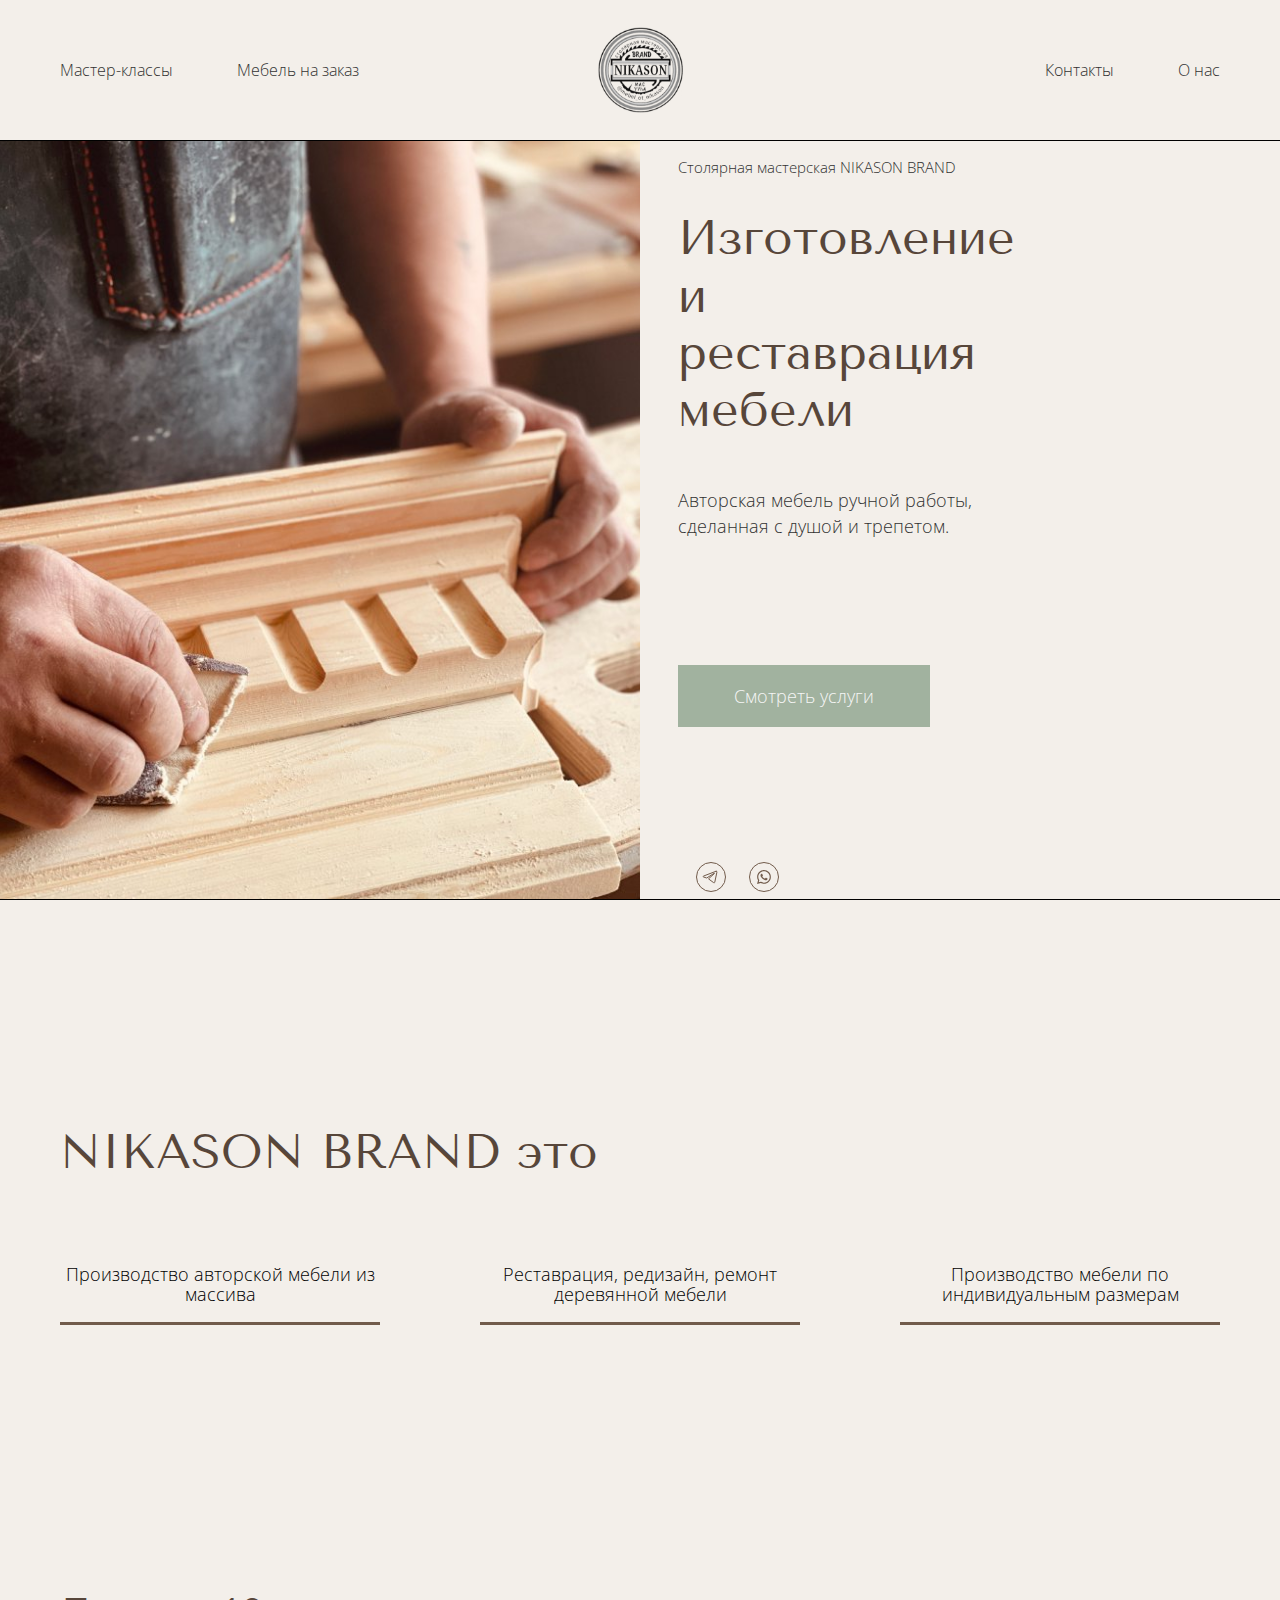
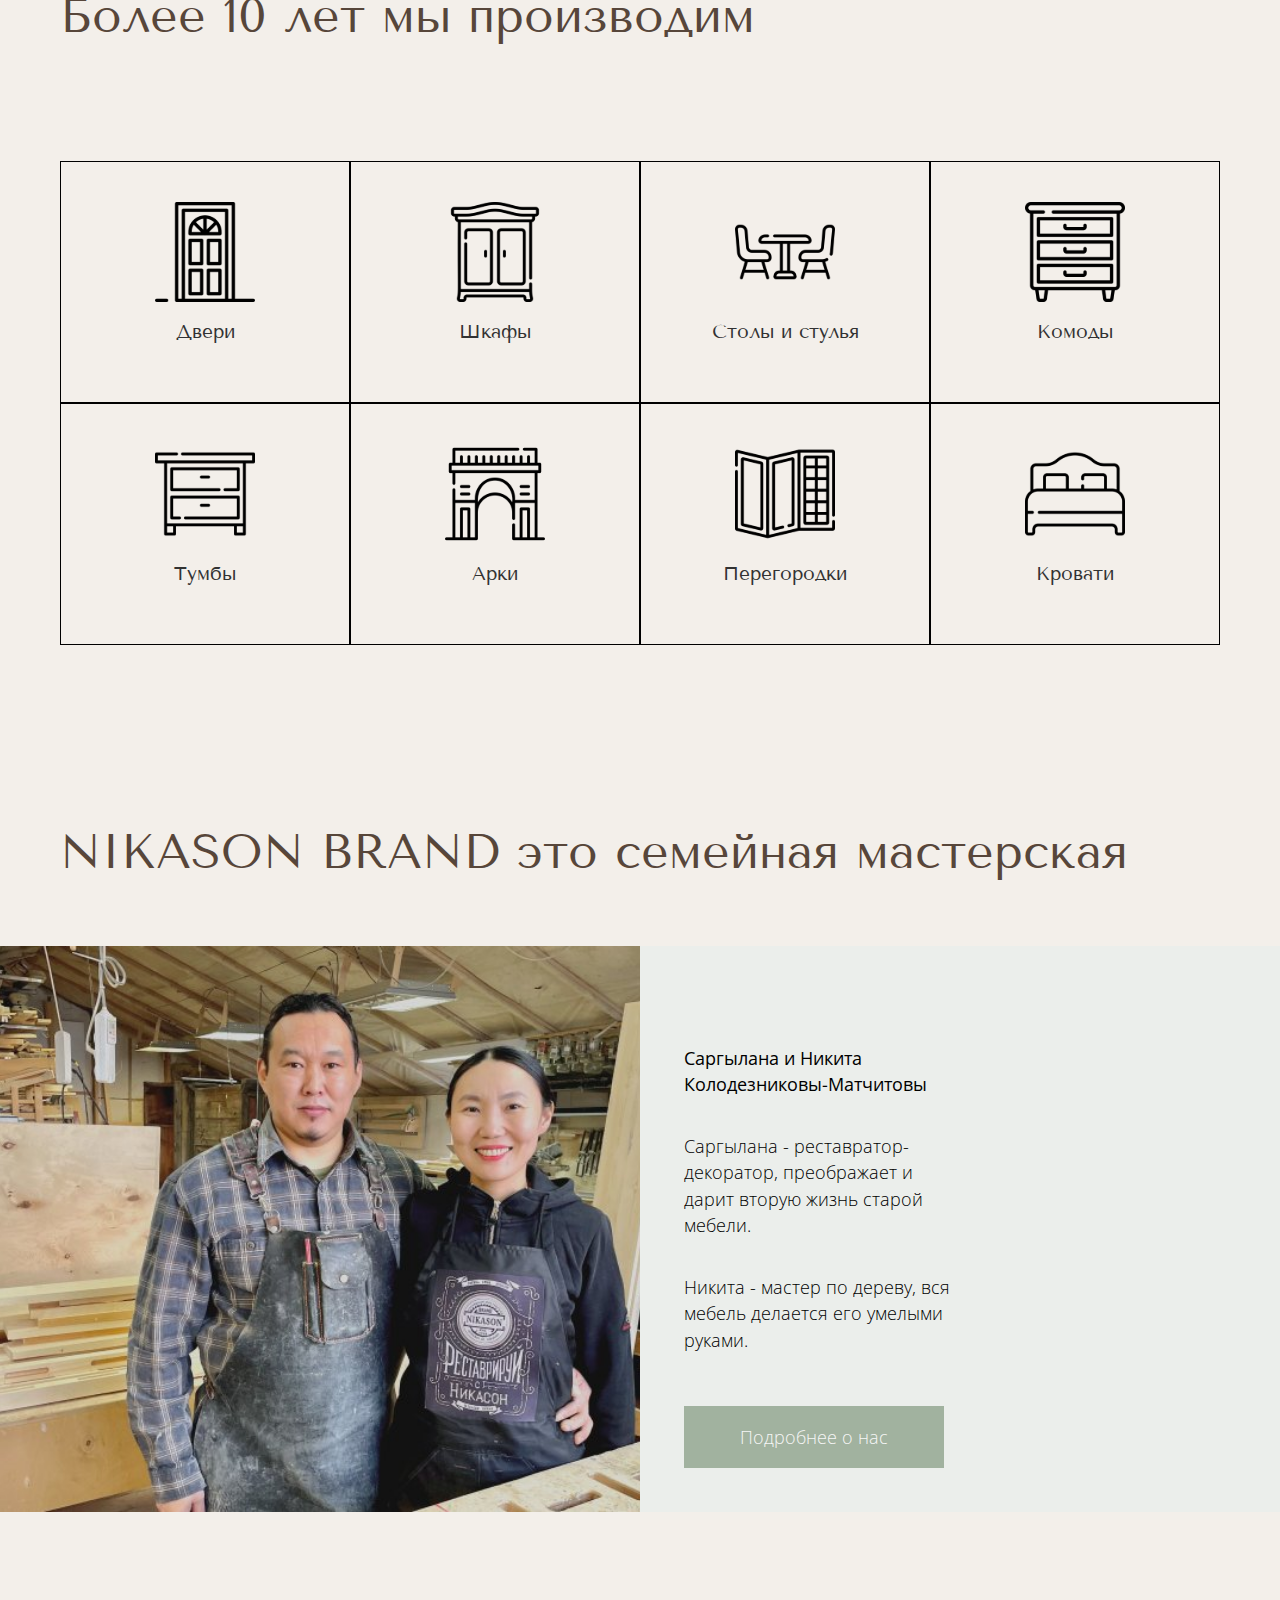
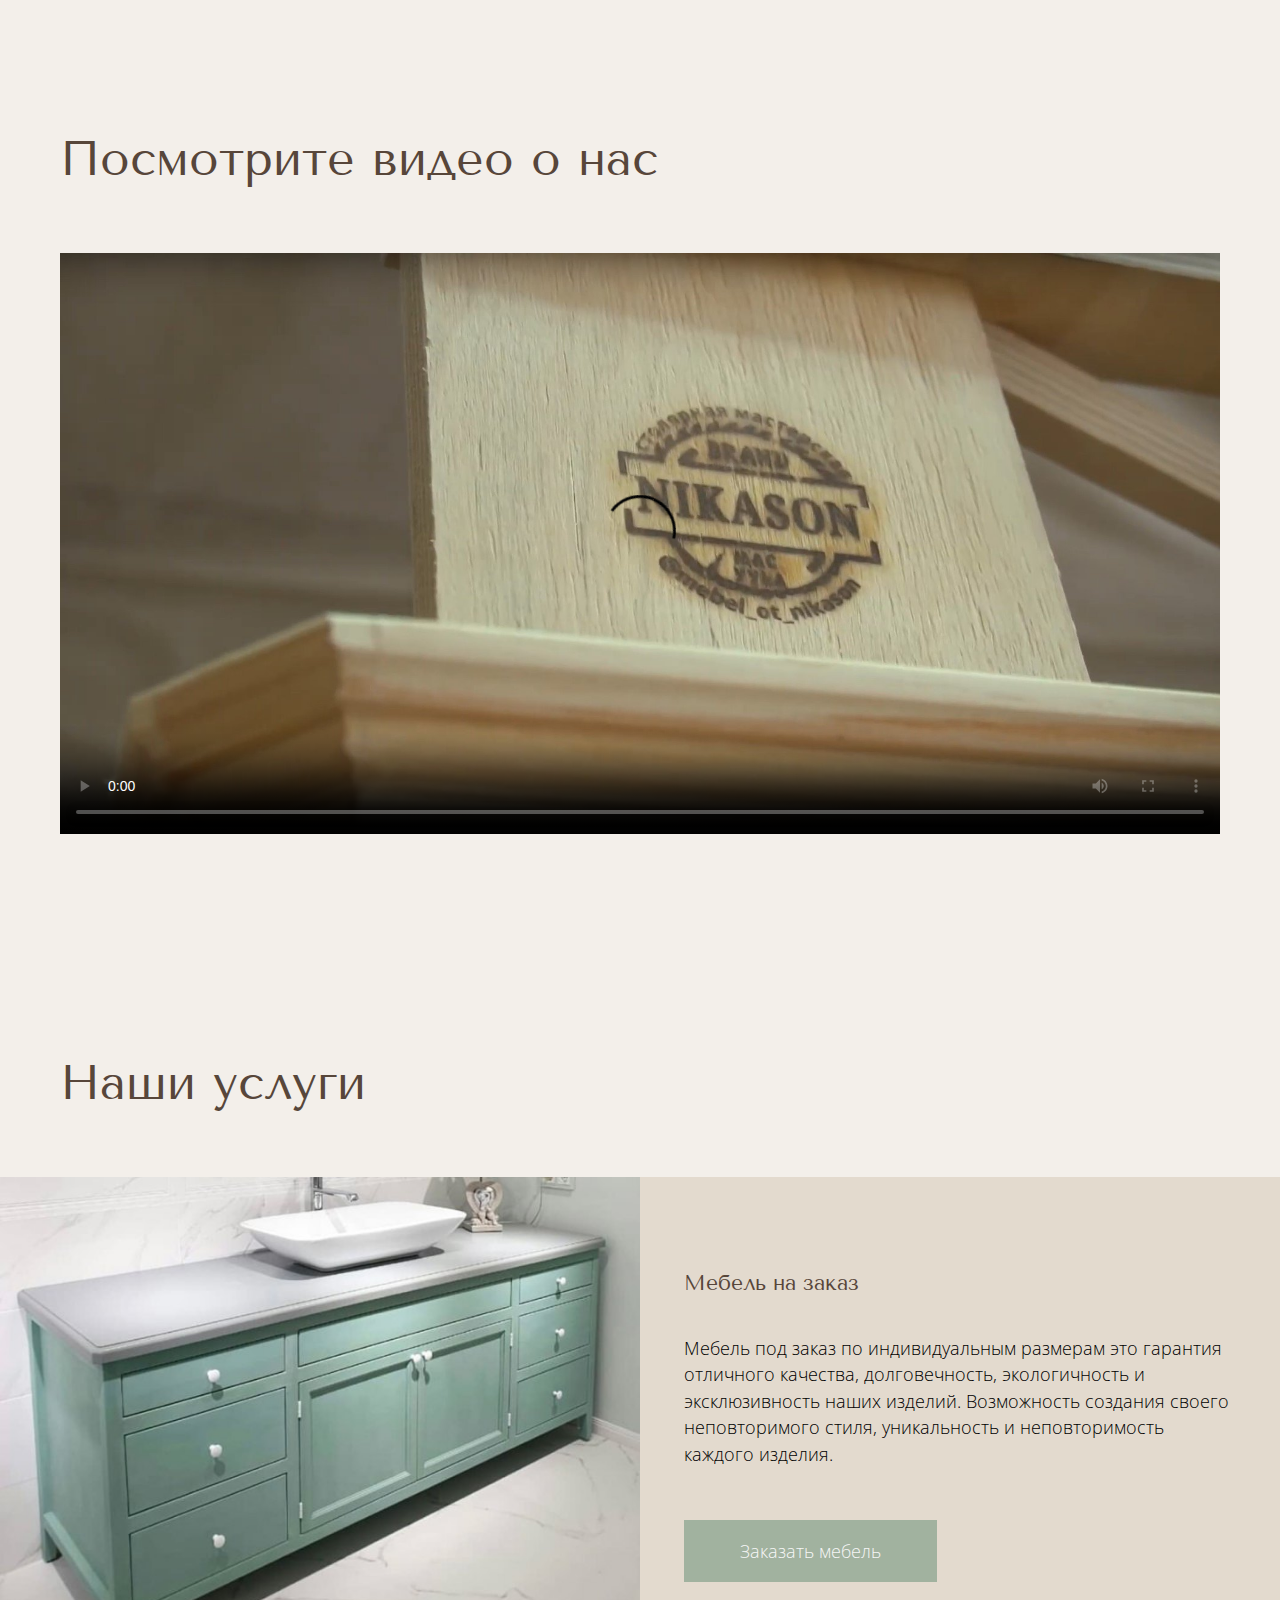
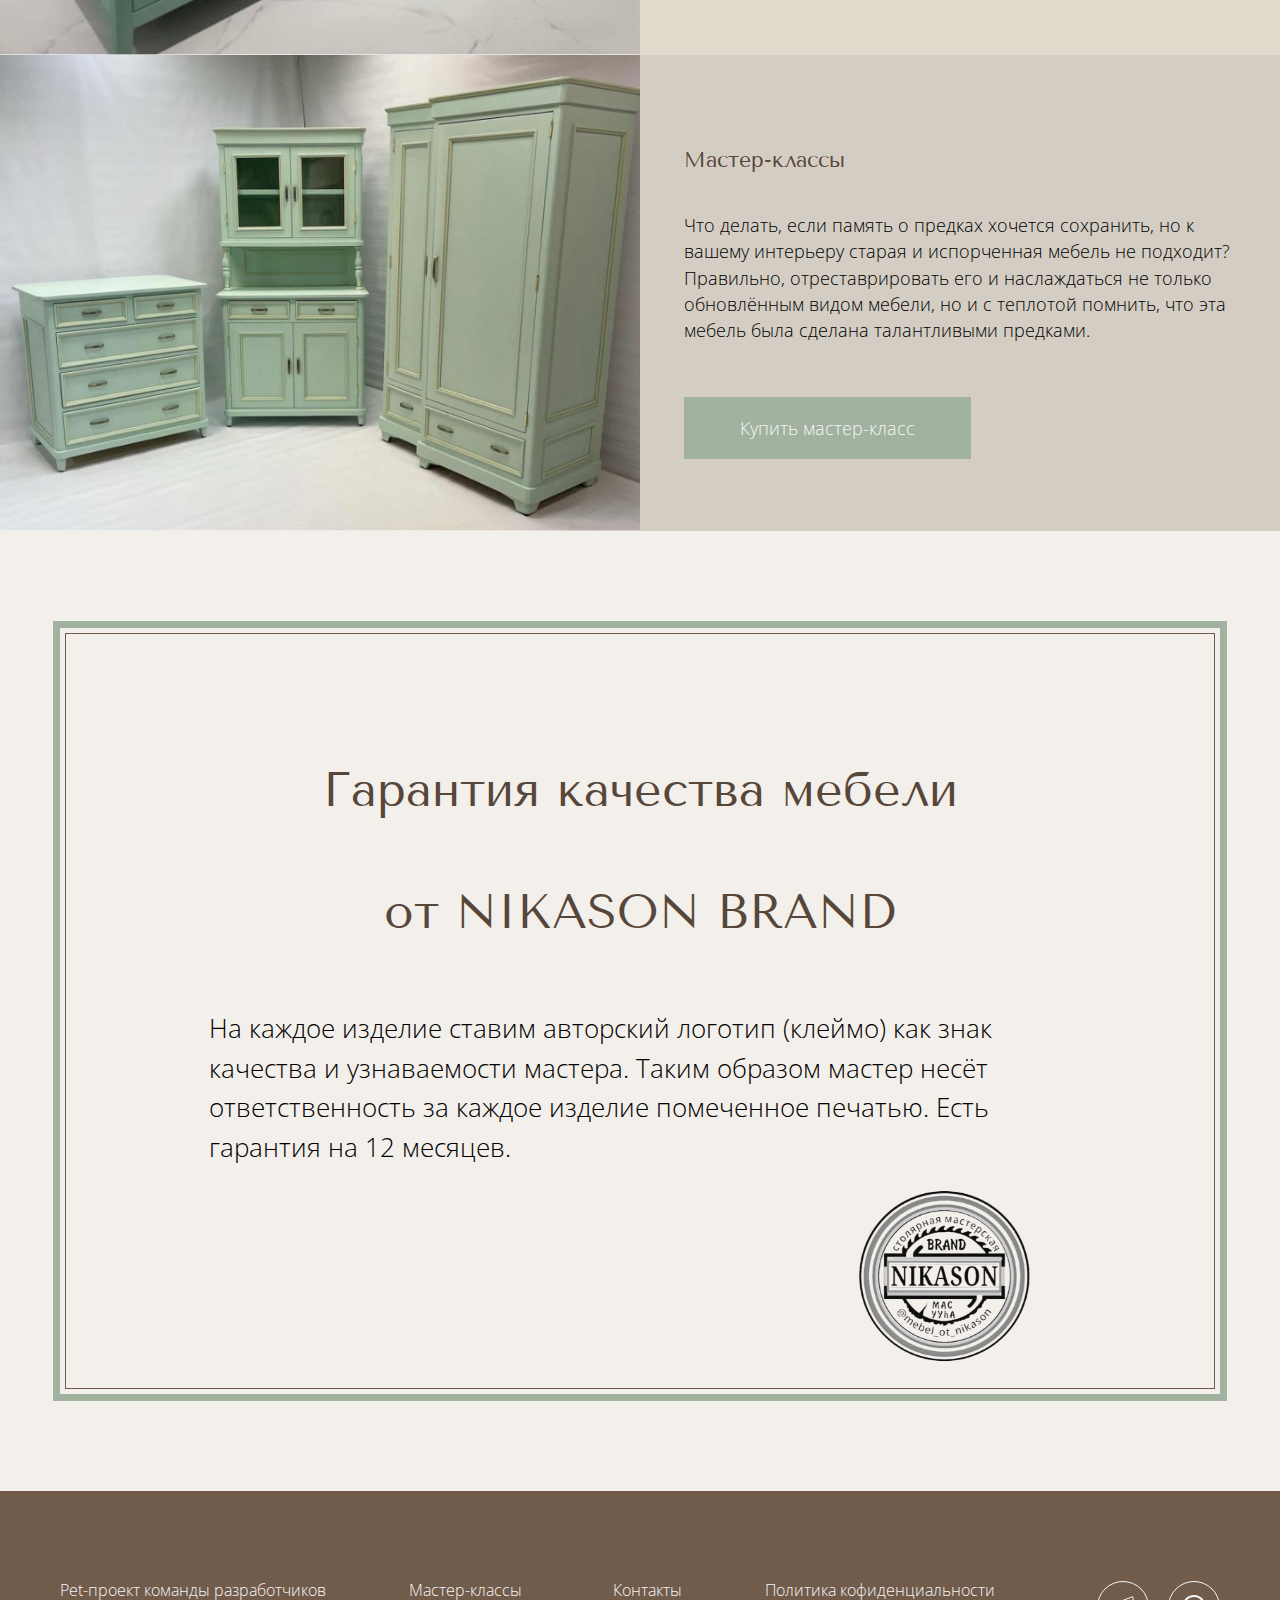
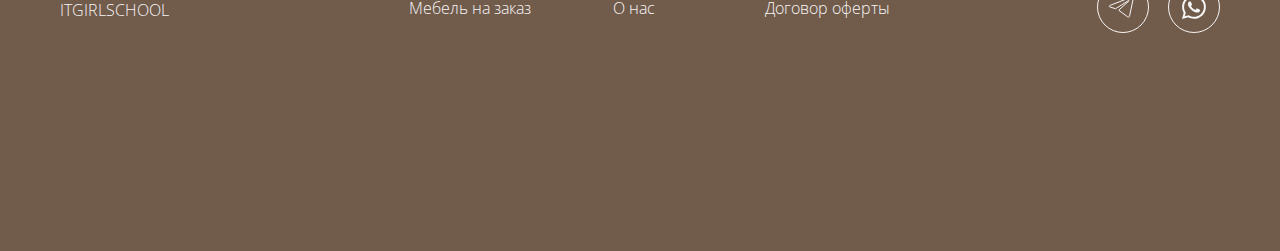
==== commit efaa3318: "added adaptive for index page" ====
--- a/index.html
+++ b/index.html
@@ -23,7 +23,7 @@
                     <a class="header__link-left" href="./masterclass.html">Мастер-классы</a>
                     <a class="header__link-left" href="./customised.html">Мебель на заказ</a>
                 </nav>
-                <a class="logo" href="./index.html"><img src="./assets/images/icon.svg" alt="Логотип"></a>
+                <a class="logo" href="./index.html"><img src="./assets/images/icon.svg" alt="Логотип" /></a>
                 <nav class="header__nav-right">
                     <a class="header__link-right" href="#contact">Контакты</a>
                     <a class="header__link-right" href="./about.html">О нас</a>
@@ -31,13 +31,16 @@
             </div>
             <nav class="hamburger">
                 <div class="hamburger__icon">
-                    <input type="checkbox">
+                    <input type="checkbox" />
                     <span></span>
                     <span></span>
                     <span></span>
                     <div class="hamburger__menu">
                         <div class="hamburger__link">
-                            <a href="./mastermind.html">Мастер-классы</a>
+                            <a href="./index.html">Главная</a>
+                        </div>
+                        <div class="hamburger__link">
+                            <a href="./masterclass.html">Мастер-классы</a>
                         </div>
                         <div class="hamburger__link">
                             <a href="./customised.html">Мебель на заказ</a>
@@ -144,7 +147,7 @@
         <section class="index-about">
             <div class="index-about__container">
                 <h2 class="index-about__title">
-                    NIKASON BRAND это семейная мастеркая
+                    NIKASON BRAND это семейная мастерская
                 </h2>
             </div>
             <div class="index-about__info">
@@ -244,15 +247,15 @@
                     <a class="footer__link" href="#contact">Контакты</a>
                     <a class="footer__link" href="./about.html">О нас</a>
                 </div>
-                <div class="footer__links">
+                <div class="footer__documents">
                     <a class="footer__link" href="./privacy.html">Политика кофиденциальности</a>
                     <a class="footer__link" href="./offer.html">Договор оферты</a>
                 </div>
                 <div class="footer__socials">
                     <a class="footer__social" href="https://telegram.org/"><img src="./assets/images/telegram-icon.svg"
-                            alt="Telegram"></a>
+                            alt="Telegram" /></a>
                     <a class="footer__social" href="https://www.whatsapp.com/?lang=ru"><img
-                            src="./assets/images/whatsup-icon.svg" alt="WhatsUp"></a>
+                            src="./assets/images/whatsup-icon.svg" alt="WhatsUp" /></a>
                 </div>
             </div>
         </footer>
--- a/assets/styles/index.css
+++ b/assets/styles/index.css
@@ -2,12 +2,11 @@
     height: 100%;
 }
 
-.wrapper {
+body {
     font-family: 'Open Sans', sans-serif;
     font-style: normal;
     font-weight: 300;
     font-size: 1.1em;
-    line-height: 150%;
     color: #000;
     background: #f3efea;
 }
@@ -15,6 +14,8 @@
 [class*="__container"]{
     max-width: 1160px;
     margin: 0 auto;
+    padding-left: 35px;
+    padding-right: 35px;
 }
 
 h1, h2, h3 {
@@ -30,8 +31,8 @@
 }
 
 h2 {
-    padding-top: 5vh;
-    padding-bottom: 5vh;
+    padding-top: 10vh;
+    padding-bottom: 3vh;
 }
 
 a {
@@ -135,8 +136,8 @@
     flex-direction: column;
     align-items: flex-start;
     justify-content: center;
-    margin-left: 5vh;
-    margin-right: 25vh;
+    margin-left: 3vw;
+    margin-right: 25vw;
     font-size: 1em;
     line-height: 1.5em;
     max-width: 50%;
@@ -214,10 +215,6 @@
 
 /*---------------index-about---------------*/
 
-.index-about__title {
-    text-align: center;
-}
-
 .index-about__info {
     display: flex;
     justify-content: center;
@@ -243,6 +240,10 @@
     background: #EBEEEB;
 }
 
+.index-about__paragraph {
+    width: 50%;
+}
+
 .index-about__paragraph_bold {
     font-weight: bolder;
     margin-top: 10%;
@@ -250,6 +251,11 @@
 
 /*---------------index-video---------------*/
 
+.index-video__container {
+    padding-bottom: 10vh;
+    padding-top: 10vh;
+}
+
 .index-video__video {
     max-width: 100%;
 }
@@ -262,6 +268,8 @@
 
 .index-services__photo {
     width: 50vw;
+    max-width: 50%;
+    object-fit: cover;
 }
 
 .index-services__text, .index-services__text_workshop {
@@ -298,14 +306,11 @@
 }
 
 .index-quality__title-top {
-    margin-top: 10vh;
-    margin-bottom: 0;
     text-align: center;
 }
 
 .index-quality__title-bottom {
-    margin-top: 2vh;
-    margin-bottom: 2vh;
+    padding-top: 0;
     text-align: center;
 }
 
@@ -345,7 +350,7 @@
     text-decoration: underline;
 }
 
-.footer__links {
+.footer__links, .footer__documents {
     display: flex;
     flex-direction: column;
 }
@@ -357,6 +362,7 @@
 
 .footer__socials {
     display: flex;
+    margin-bottom: 5vh;
 }
 
 .footer__social {
@@ -380,5 +386,214 @@
     padding-bottom: 15vh;
     margin-bottom: 0;
     margin-top: 0;
-    
+}
+
+/*---------------Медиазапросы---------------*/
+
+@media screen and (max-width: 768px){
+
+    .header {
+        border: none;
+    }
+
+    .header__container {
+        display: none;
+    }
+
+    .hamburger__icon {
+        display: block;
+    } 
+
+    .hamburger__icon {
+        display: block;
+        position: relative;
+        z-index: 1;
+        -webkit-user-select: none;
+        user-select: none;
+        margin-left: 5vw;
+        margin-top: 5vh;
+        margin-bottom: 5vh;
+    }
+    
+    .hamburger__icon a {
+        text-decoration: none;
+        color: #323232;
+        transition: color 0.3s ease;
+    }
+    
+    .hamburger__icon a:hover {
+        color: #505050;
+    }
+    
+    .hamburger__icon input {
+        display: block;
+        width: 40px;
+        height: 32px;
+        position: absolute;
+        top: -7px;
+        left: -5px;
+        cursor: pointer;
+        opacity: 0; 
+        z-index: 2; 
+        -webkit-touch-callout: none;
+        
+    }
+    
+    .hamburger__icon span {
+        display: block;
+        width: 33px;
+        height: 4px;
+        margin-bottom: 5px;
+        position: relative;
+        background: #57463A;
+        border-radius: 3px;
+        z-index: 1;
+        transform-origin: 4px 0px;
+        transition: transform 0.5s cubic-bezier(0.77,0.2,0.05,1.0), background 0.5s cubic-bezier(0.77,0.2,0.05,1.0),opacity 0.55s ease;
+    }
+    
+    .hamburger__icon span:first-child { 
+        transform-origin: 0% 0%;
+    }
+    
+    .hamburger__icon span:nth-last-child(2) { 
+        transform-origin: 0% 100%;
+    }
+    
+    .hamburger__icon input:checked ~ span { 
+        opacity: 1;
+        transform: rotate(45deg) translate(-2px, -1px);
+        background: #232323;
+    }
+    
+    .hamburger__icon input:checked ~ span:nth-last-child(3) {
+        opacity: 0;
+        transform: rotate(0deg) scale(0.2, 0.2);
+    }
+    
+    .hamburger__icon input:checked ~ span:nth-last-child(2) {
+        transform: rotate(-45deg) translate(0, -1px);
+    }
+    
+    .hamburger__menu { 
+        position: absolute;
+        width: 300px;
+        margin: -100px 0 0 -50px;
+        padding: 50px;
+        padding-top: 125px;
+        background: #f3efea;
+        -webkit-font-smoothing: antialiased;
+        transform-origin: 0% 0%;
+        transform: translate(-100%, 0);
+        transition: transform 0.5s cubic-bezier(0.77,0.2,0.05,1.0);
+    }
+    
+    .hamburger__menu a {
+        font-size: 2em;
+    }
+    
+    .hamburger__icon input:checked ~ .hamburger__menu {
+        transform: none;
+    }
+
+    .hamburger__link {
+        margin: 5vh 0;
+    }
+}
+
+@media screen and (max-width: 992px){
+
+    .index-welcome {
+        flex-direction: column-reverse;
+    }
+
+    .index-welcome__photo, .index-welcome__text {
+        width: 100vw;
+        max-width: 100%;
+    }
+
+    .index-welcome__slogan {
+        margin-bottom: 0;
+    }
+
+    .index-welcome__socials {
+        margin-top: 10vh;
+        margin-bottom: 5vh;
+    }
+    .index-brand__items {
+        flex-direction: column;
+        align-items: center;
+    }
+
+    .index-brand__item {
+        width: 60vw;
+    }
+
+    .index-brand__container {
+        padding-bottom: 0;
+        padding-top: 0;
+    }
+
+    .index-about__info {
+        flex-direction: column;
+    }
+
+.index-about__photo, .index-about__text {
+    width: 100vw;
+    max-width: 100%;
+}
+
+.index-about__text {
+    padding-left: 35px;
+    margin-right: 35px;
+}
+
+.index-about__paragraph {
+    width: 90%;
+}
+
+.index-video__container {
+    padding: 0;
+}
+
+.index-services__text {
+    padding-left: 35px;
+    margin-right: 35px;
+}
+
+.index-services__paragraph {
+    width: 90%;
+}
+
+.index-services__product-card {
+    flex-direction: column;
+}
+
+.index-services__photo, .index-services__text {
+    width: 100vw;
+    max-width: 100%;
+}
+
+    .footer__container {
+        flex-direction: column;
+    }
+
+    .footer__info {
+        margin-bottom: 5vh;
+    }
+
+    .footer__documents, .footer__socials {
+        margin-top: 5vh;
+    }
+
+    .footer__text, .footer__link {
+        font-size: 1.3em;
+        margin-top: 1vh;
+        margin-bottom: 1vh;
+    }
+
+    .footer__social {
+        margin-left: 0;
+        margin-right: 3vw;
+    }
 }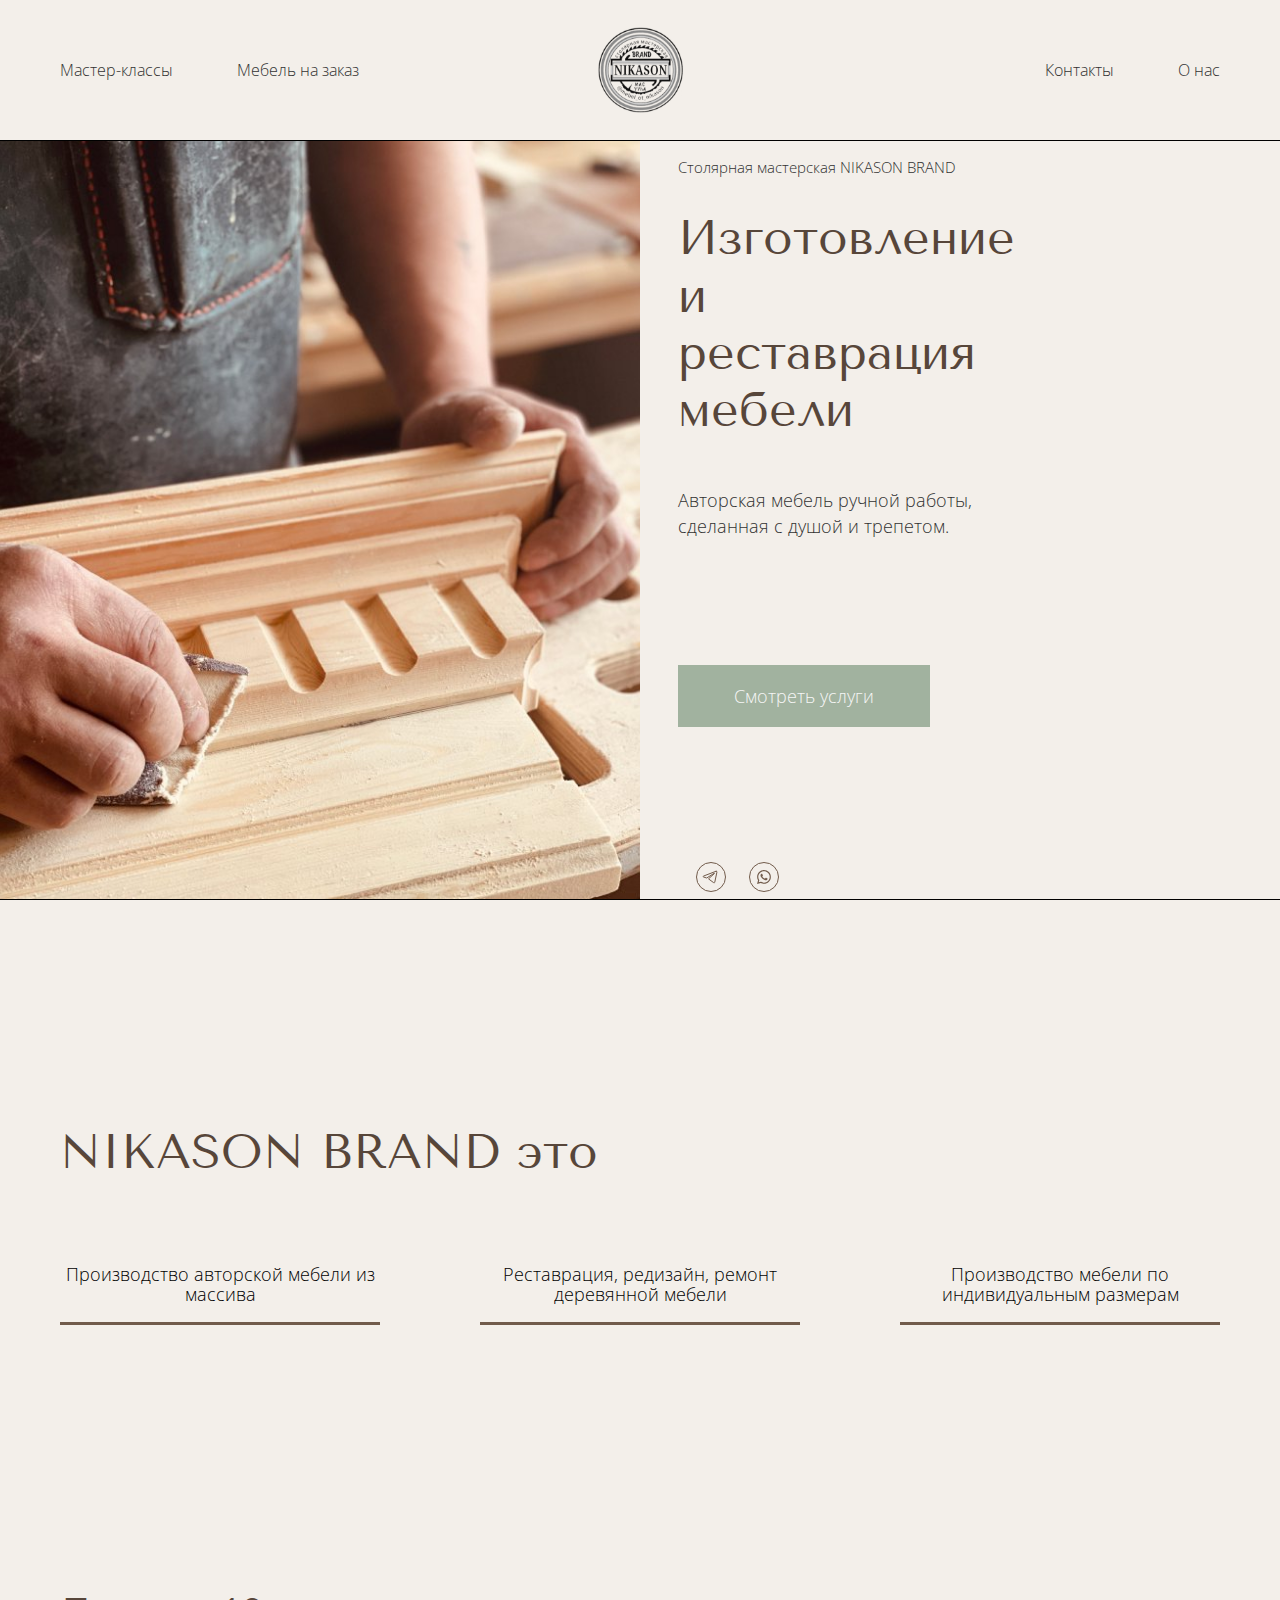
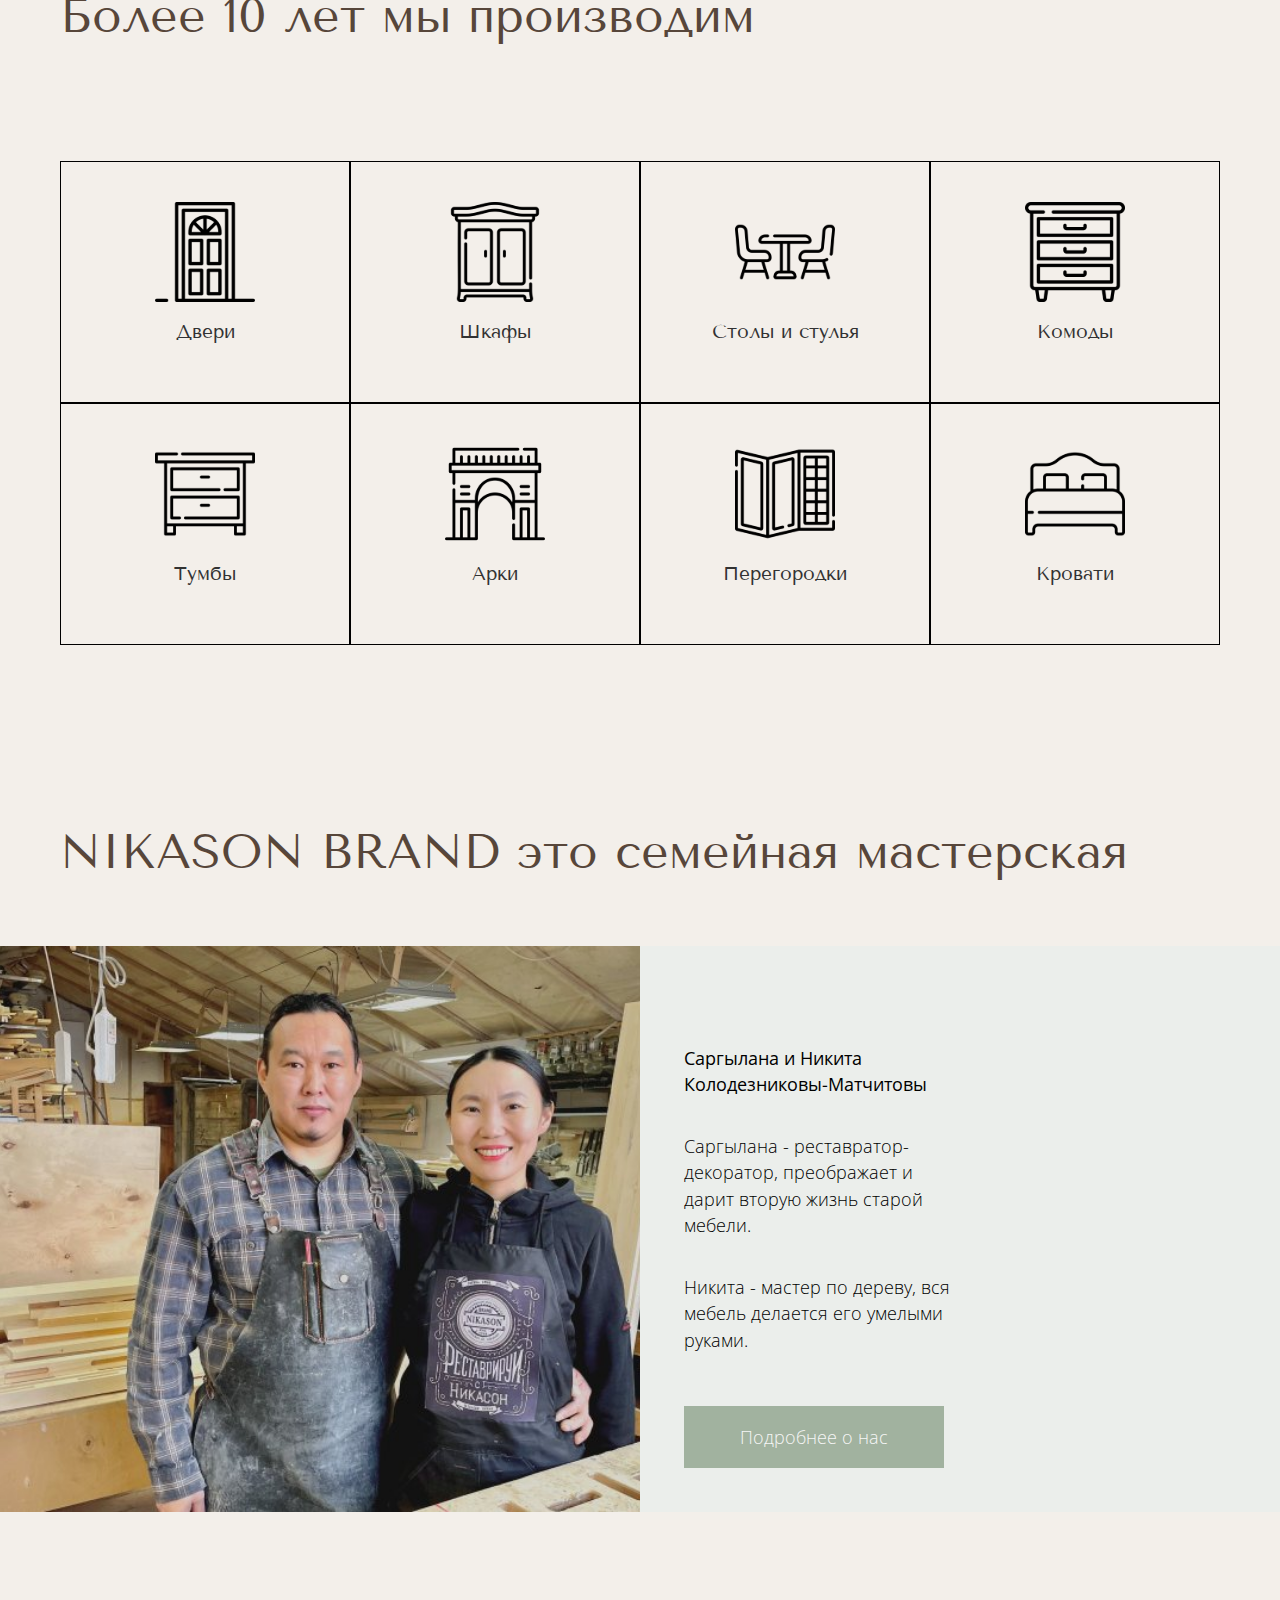
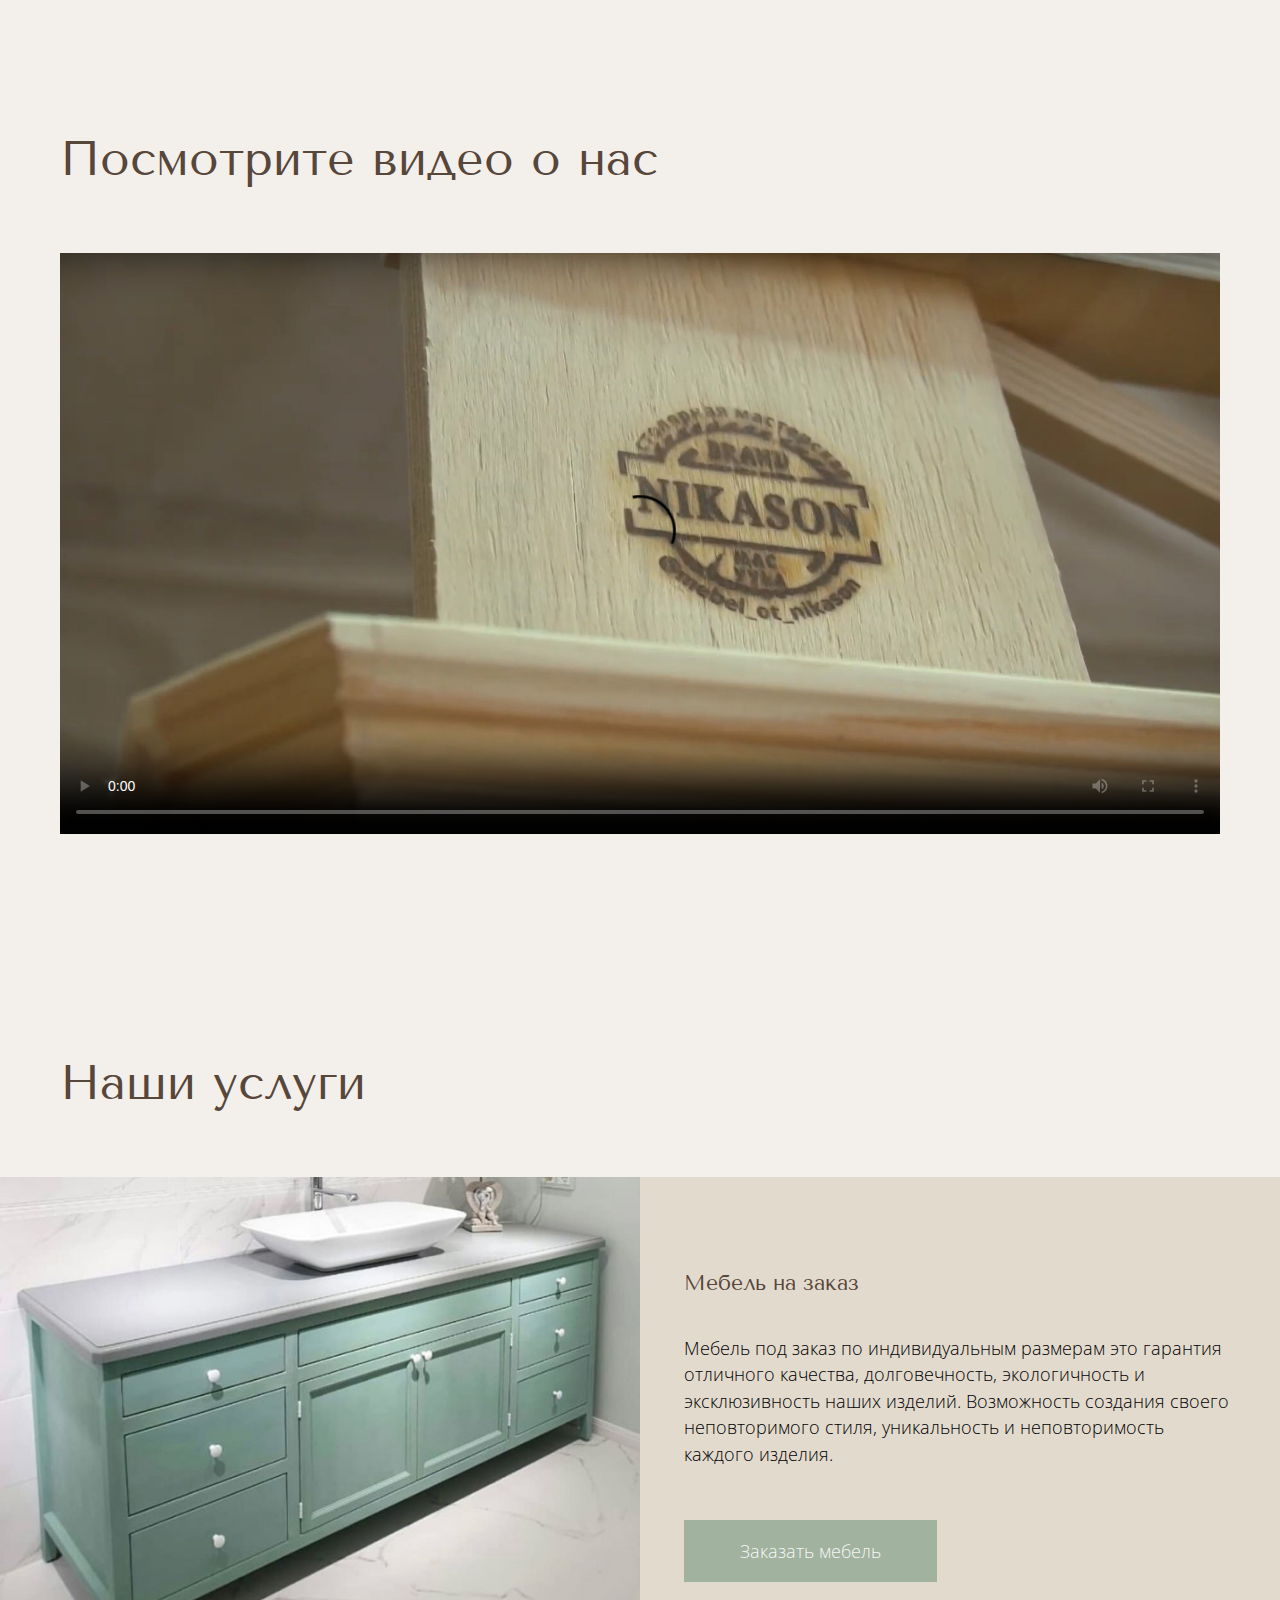
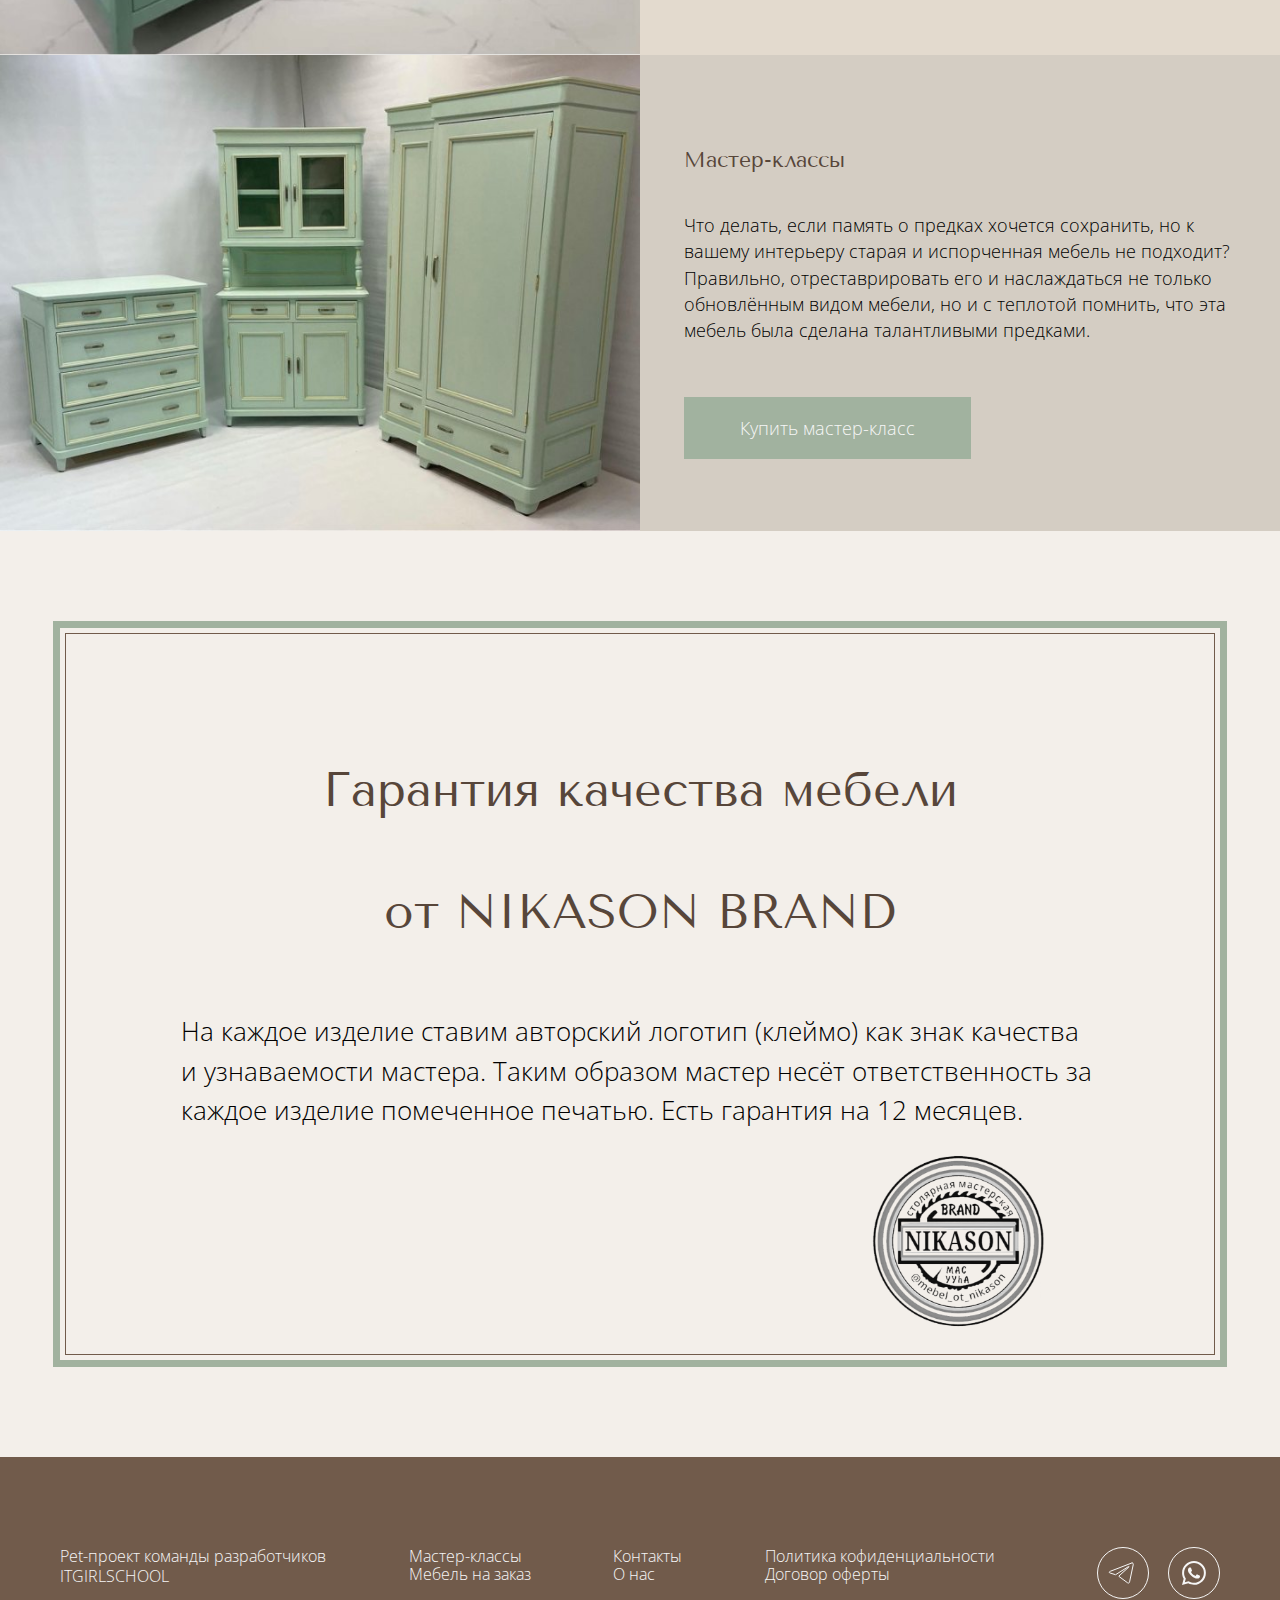
==== commit 167789da: "added adaptive for index-quality" ====
--- a/index.html
+++ b/index.html
@@ -220,15 +220,17 @@
 
         <section class="index-quality">
             <div class="index-quality__container">
-                <h2 class="index-quality__title-top">Гарантия качества мебели</h2>
-                <h2 class="index-quality__title-bottom">от NIKASON BRAND</h2>
-                <p class="index-quality__text">
-                    На каждое изделие ставим авторский логотип (клеймо) как знак
-                    качества и узнаваемости мастера. Таким образом мастер несёт
-                    ответственность за каждое изделие помеченное печатью. Есть гарантия
-                    на 12 месяцев.
-                </p>
-                <img class="index-quality__image" src="./assets/images/icon.svg" alt="Nikason logo">
+                <div class="index-quality__wrapper">
+                    <h2 class="index-quality__title-top">Гарантия качества мебели</h2>
+                    <h2 class="index-quality__title-bottom">от NIKASON BRAND</h2>
+                    <p class="index-quality__text">
+                        На каждое изделие ставим авторский логотип (клеймо) как знак
+                        качества и узнаваемости мастера. Таким образом мастер несёт
+                        ответственность за каждое изделие помеченное печатью. Есть гарантия
+                        на 12 месяцев.
+                    </p>
+                    <img class="index-quality__image" src="./assets/images/icon.svg" alt="Nikason logo">
+                </div>
             </div>
         </section>
 
--- a/assets/styles/index.css
+++ b/assets/styles/index.css
@@ -293,13 +293,14 @@
 
 /*--------------index-quality--------------*/
 
-.index-quality {
+.index-quality__container {
     border: solid 7px;
     border-color: #A1B29F;
     max-width: 1160px;
     margin: 10vh auto;
-}
-.index-quality__container {
+    padding: 0;
+}
+.index-quality__wrapper {
     border: solid 1px;
     border-color: #715B4B;
     margin: 5px;
@@ -574,9 +575,28 @@
     max-width: 100%;
 }
 
-    .footer__container {
-        flex-direction: column;
-    }
+.index-quality__container {
+    margin-left: 35px;
+    margin-right: 35px;
+}
+
+.index-quality__wrapper {
+    display: flex;
+    flex-direction: column;
+}
+
+.index-quality__title-top, .index-quality__title-bottom {
+    padding: 0;
+}
+
+.index-quality__image {
+    margin: 1%;
+    align-self: flex-end;
+}
+
+.footer__container {
+    flex-direction: column;
+}
 
     .footer__info {
         margin-bottom: 5vh;
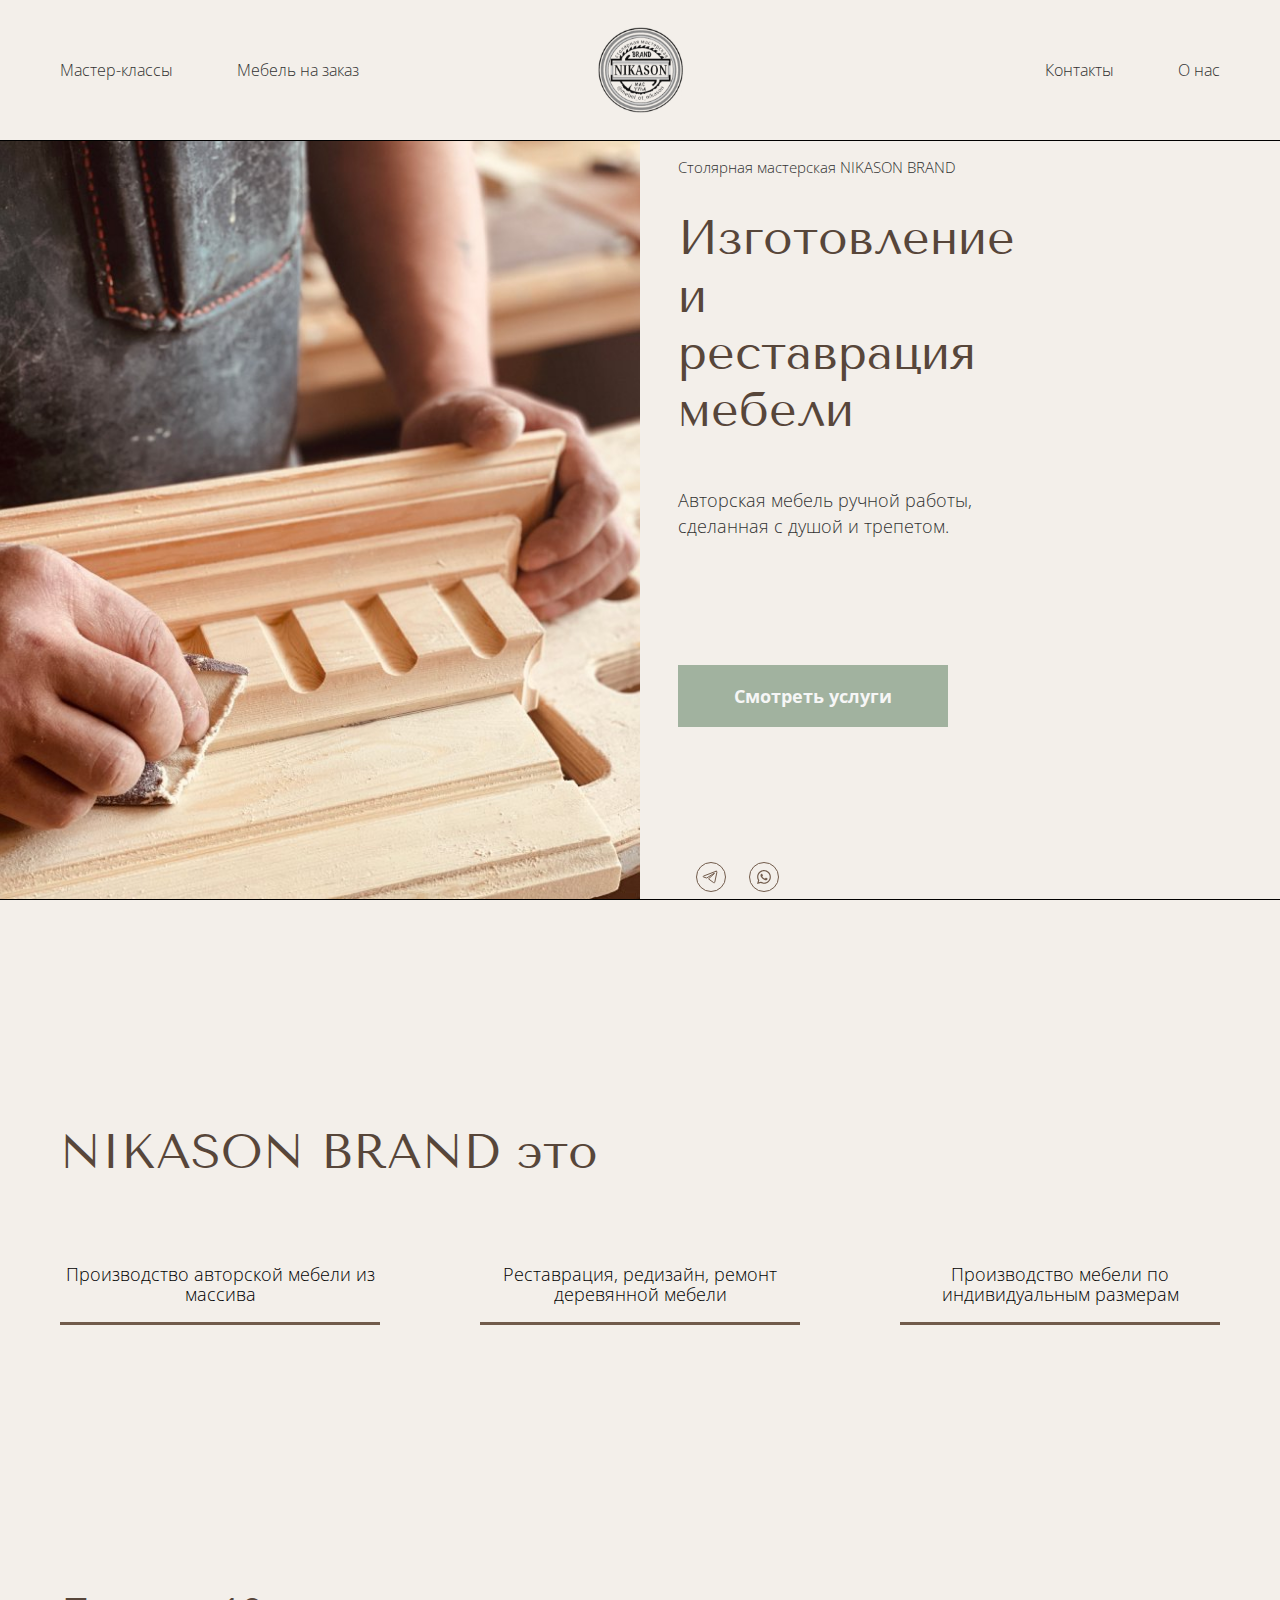
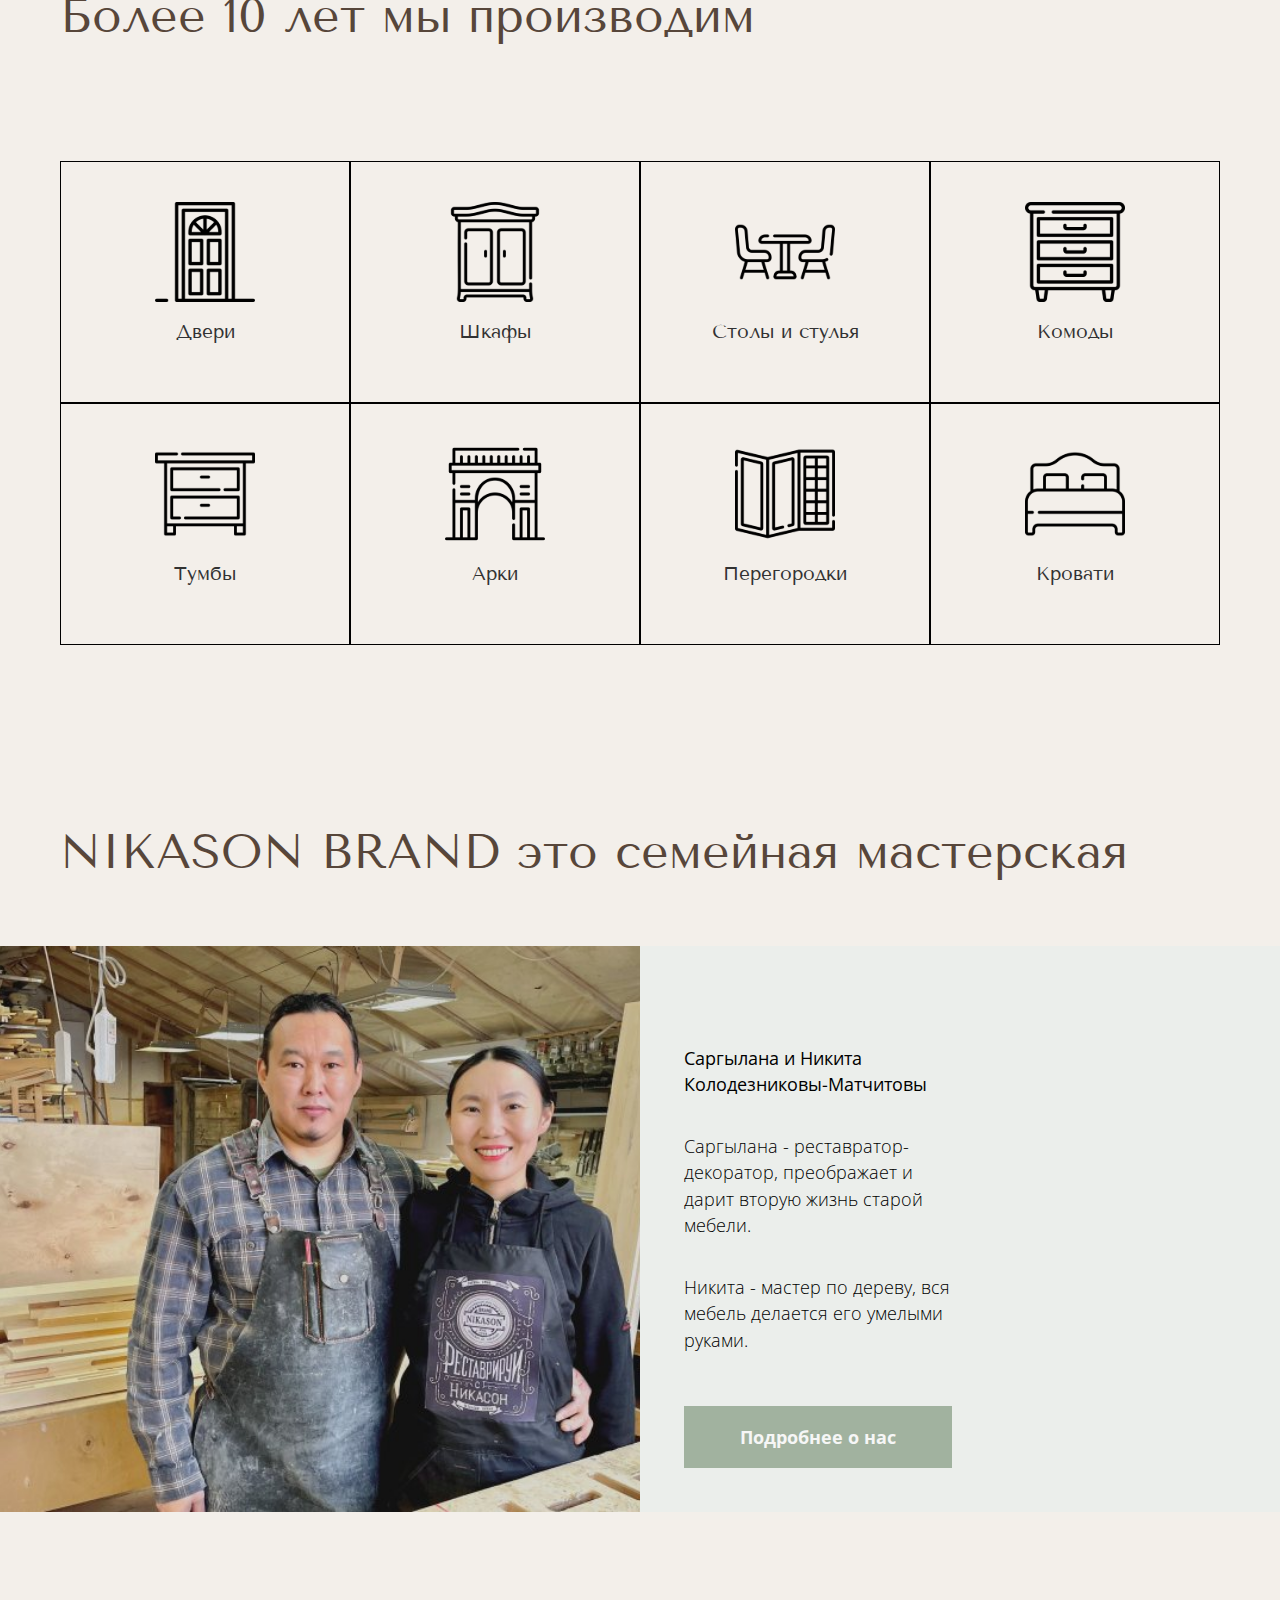
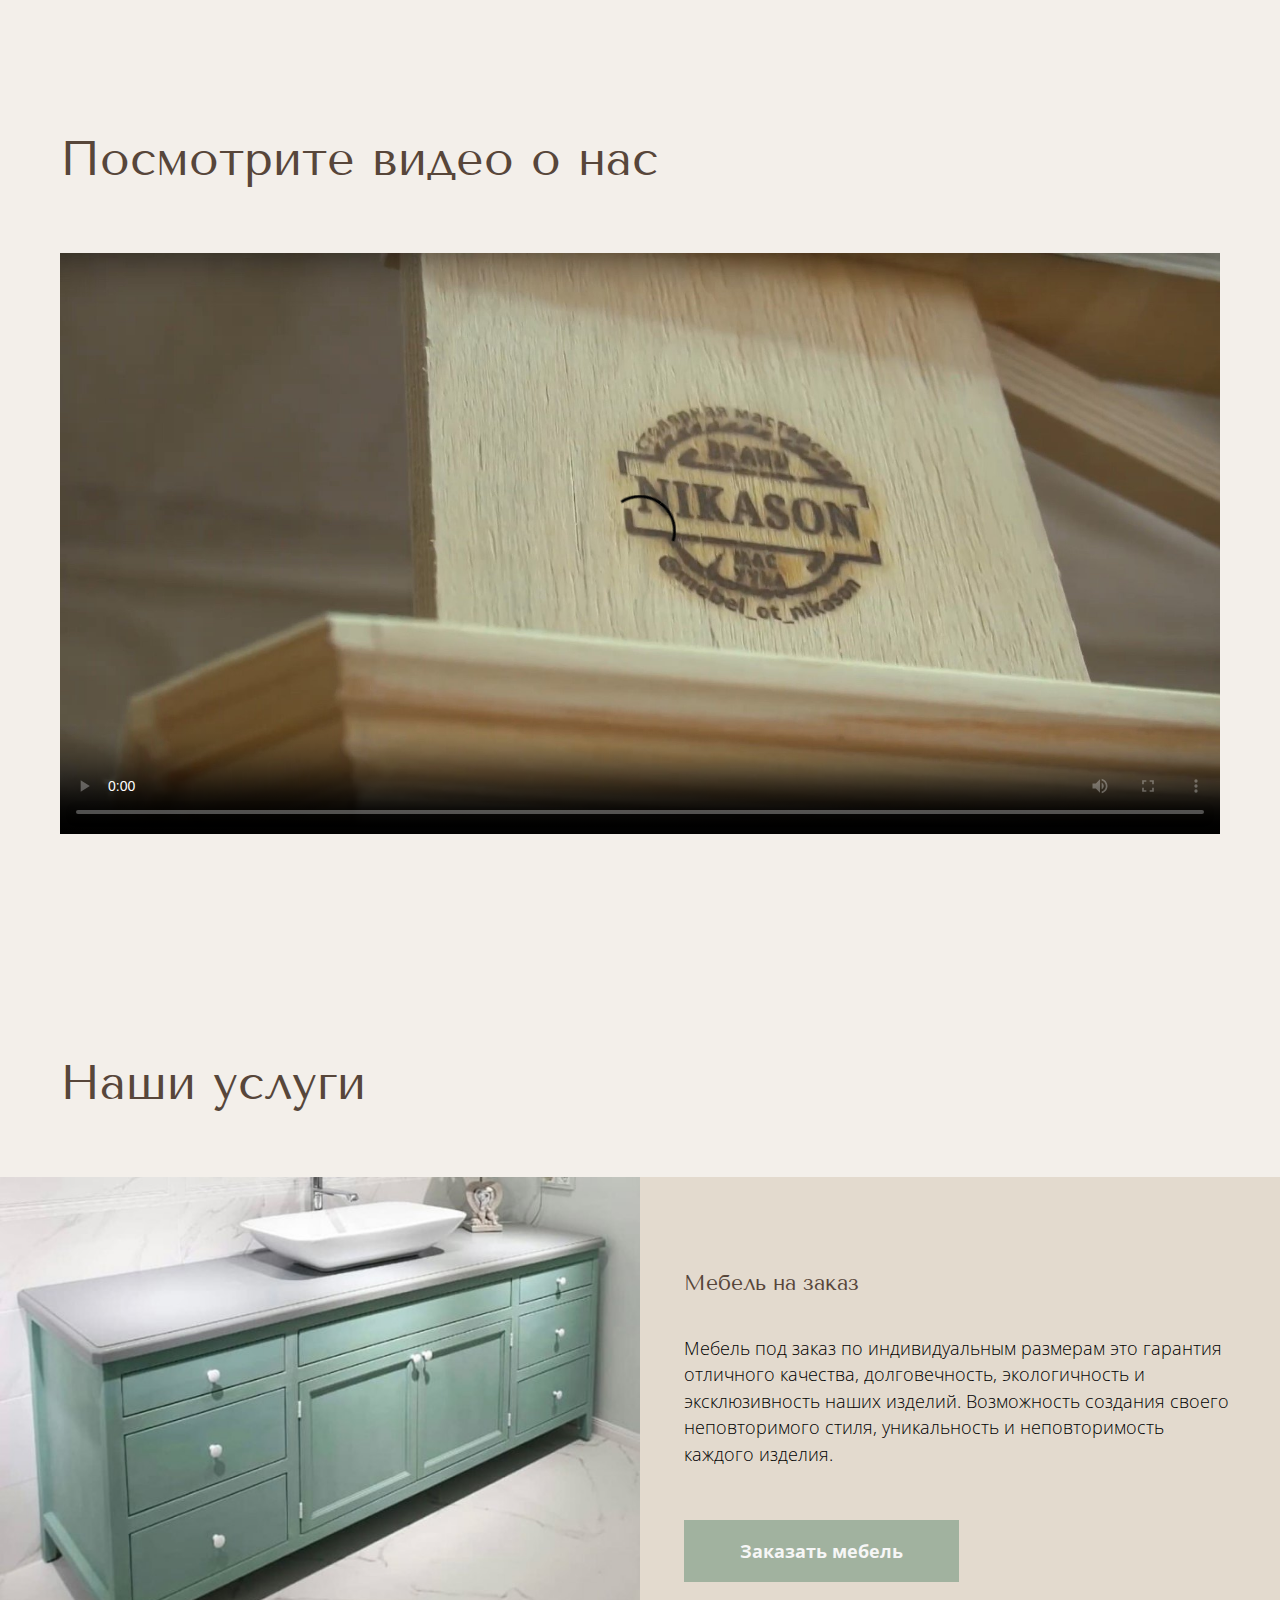
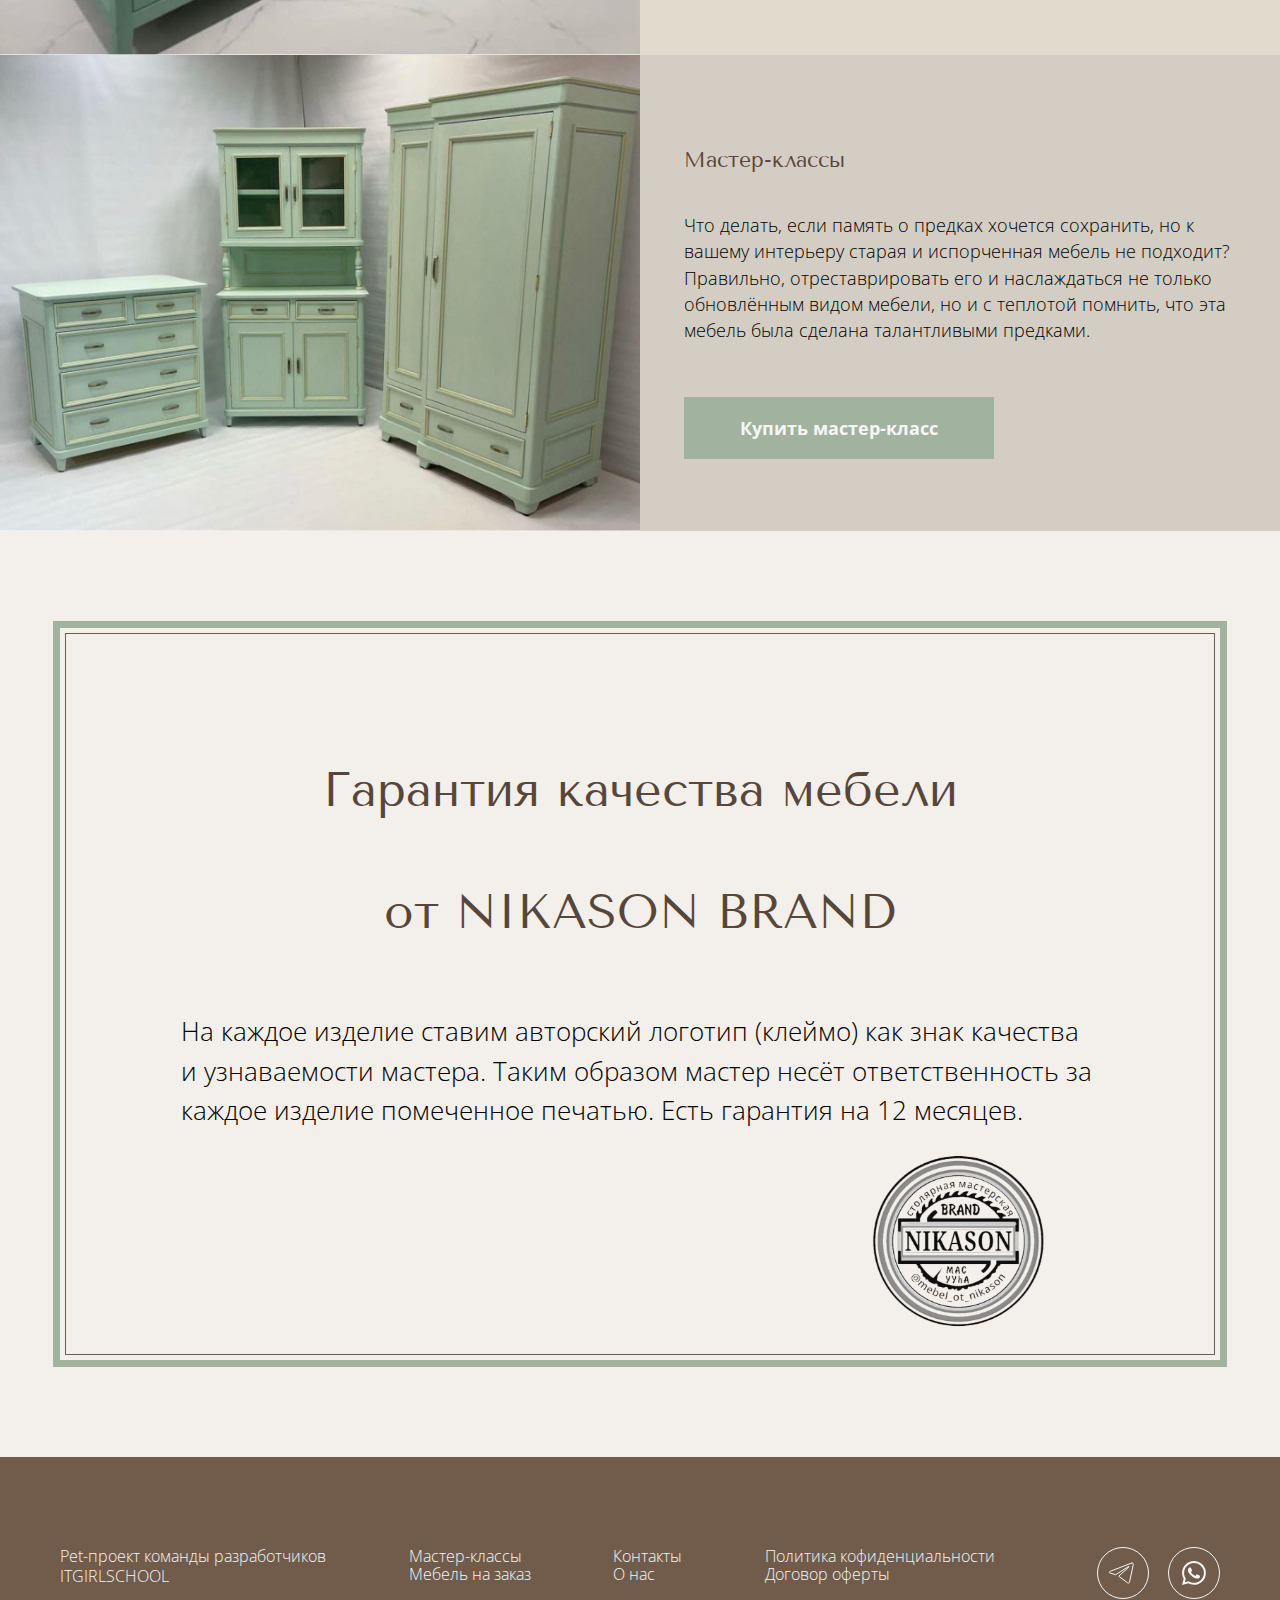
==== commit 028fa11c: "fixed adaptive" ====
--- a/index.html
+++ b/index.html
@@ -8,11 +8,11 @@
     <title>Столярная мастерская NIKASON BRAND</title>
     <link rel="stylesheet" href="./assets/styles/normalize.css" />
     <link rel="stylesheet" href="./assets/styles/index.css" />
-    <link rel="preconnect" href="https://fonts.googleapis.com" />
-    <link rel="preconnect" href="https://fonts.gstatic.com" crossorigin />
-    <link href="https://fonts.googleapis.com/css2?family=Open+Sans:wght@300;400&family=Tenor+Sans&display=swap"
-        rel="stylesheet" />
-    <link rel="shortcut icon" href="./assets/images/icon.svg" type="image/svg" />
+    <link rel="preconnect" href="https://fonts.googleapis.com">
+    <link rel="preconnect" href="https://fonts.gstatic.com" crossorigin>
+    <link href="https://fonts.googleapis.com/css2?family=Open+Sans:wght@300;400;700&family=Tenor+Sans&display=swap"
+        rel="stylesheet">
+    <link rel="shortcut icon" href="./assets/images/icon.svg" type="image/svg">
 </head>
 
 <body>
@@ -63,7 +63,7 @@
                 </p>
                 <h1 class="index-welcome__title">Изготовление и реставрация мебели</h1>
                 <p class="index-welcome__slogan">Авторская мебель ручной работы, сделанная с душой и трепетом.</p>
-                <a class="button" href="#index-services">Смотреть услуги</a>
+                <a class="button index-welcome__button" href="#index-services">Смотреть услуги</a>
                 <div class="index-welcome__socials">
                     <a class="index-welcome__social" href="https://telegram.org/"><img
                             src="./assets/images/index/index-welcome__telegram.svg" alt="Telegram"></a>
@@ -164,7 +164,7 @@
                     <p class="index-about__paragraph">
                         Никита - мастер по дереву, вся мебель делается его умелыми руками.
                     </p>
-                    <a class="button" href="./about.html">Подробнее о нас</a>
+                    <a class="button index-about__button" href="./about.html">Подробнее о нас</a>
                 </div>
             </div>
 
@@ -197,7 +197,8 @@
                             неповторимого стиля, уникальность и неповторимость каждого
                             изделия.
                         </p>
-                        <a class="button" href="https://www.whatsapp.com/?lang=ru">Заказать мебель</a>
+                        <a class="button index-services__button" href="https://www.whatsapp.com/?lang=ru">Заказать
+                            мебель</a>
                     </div>
                 </div>
                 <div class="index-services__product-card">
@@ -212,7 +213,7 @@
                             обновлённым видом мебели, но и с теплотой помнить, что эта
                             мебель была сделана талантливыми предками.
                         </p>
-                        <a class="button" href="./masterclass.html">Купить мастер-класс</a>
+                        <a class="button index-services__button" href="./masterclass.html">Купить мастер-класс</a>
                     </div>
                 </div>
             </div>
--- a/assets/styles/index.css
+++ b/assets/styles/index.css
@@ -42,6 +42,7 @@
 .button {
     background: #A1B29F;
     color: #F6F6F6;
+    font-weight: 700;
     border: none;
     padding: 18px 56px;
     margin-top: 2em;
@@ -392,6 +393,10 @@
 /*---------------Медиазапросы---------------*/
 
 @media screen and (max-width: 768px){
+
+    h1, h2 {
+        font-size: 2em;
+    }
 
     .header {
         border: none;
@@ -508,26 +513,44 @@
         flex-direction: column-reverse;
     }
 
-    .index-welcome__photo, .index-welcome__text {
+    .index-welcome__photo {
         width: 100vw;
         max-width: 100%;
     }
 
+    .index-welcome__text {
+        max-width: 90vw;
+        width: 90vw;
+        margin: 0;
+    }
+
+    .index-welcome__paragraph, .index-welcome__slogan, .index-welcome__title, .index-welcome__button, .index-welcome__socials {
+        margin-left: 35px;
+        margin-right: 35px;
+    }
+
     .index-welcome__slogan {
         margin-bottom: 0;
     }
 
     .index-welcome__socials {
-        margin-top: 10vh;
+        margin-top: 8vh;
         margin-bottom: 5vh;
     }
+
+    .index-welcome__social {
+        margin-left: 0;
+        margin-right: 2vh;
+    }
+
     .index-brand__items {
         flex-direction: column;
         align-items: center;
+        gap: 3vh;
     }
 
     .index-brand__item {
-        width: 60vw;
+        width: 80vw;
     }
 
     .index-brand__container {
@@ -545,25 +568,38 @@
 }
 
 .index-about__text {
-    padding-left: 35px;
+    padding: 0;
+    background: #f3efea;
+}
+
+.index-about__paragraph {
+    margin-left: 35px;
     margin-right: 35px;
 }
 
-.index-about__paragraph {
-    width: 90%;
+.index-about__button {
+    margin-left: 35px;
 }
 
 .index-video__container {
     padding: 0;
 }
 
+.index-video__title {
+    margin-left: 35px;
+}
+
 .index-services__text {
-    padding-left: 35px;
+    padding: 0;
+}
+
+.index-services__title-secondary, .index-services__paragraph, .index-services__button {
+    margin-left: 35px;
     margin-right: 35px;
 }
 
-.index-services__paragraph {
-    width: 90%;
+.index-services__button {
+    margin-bottom: 3vh;
 }
 
 .index-services__product-card {
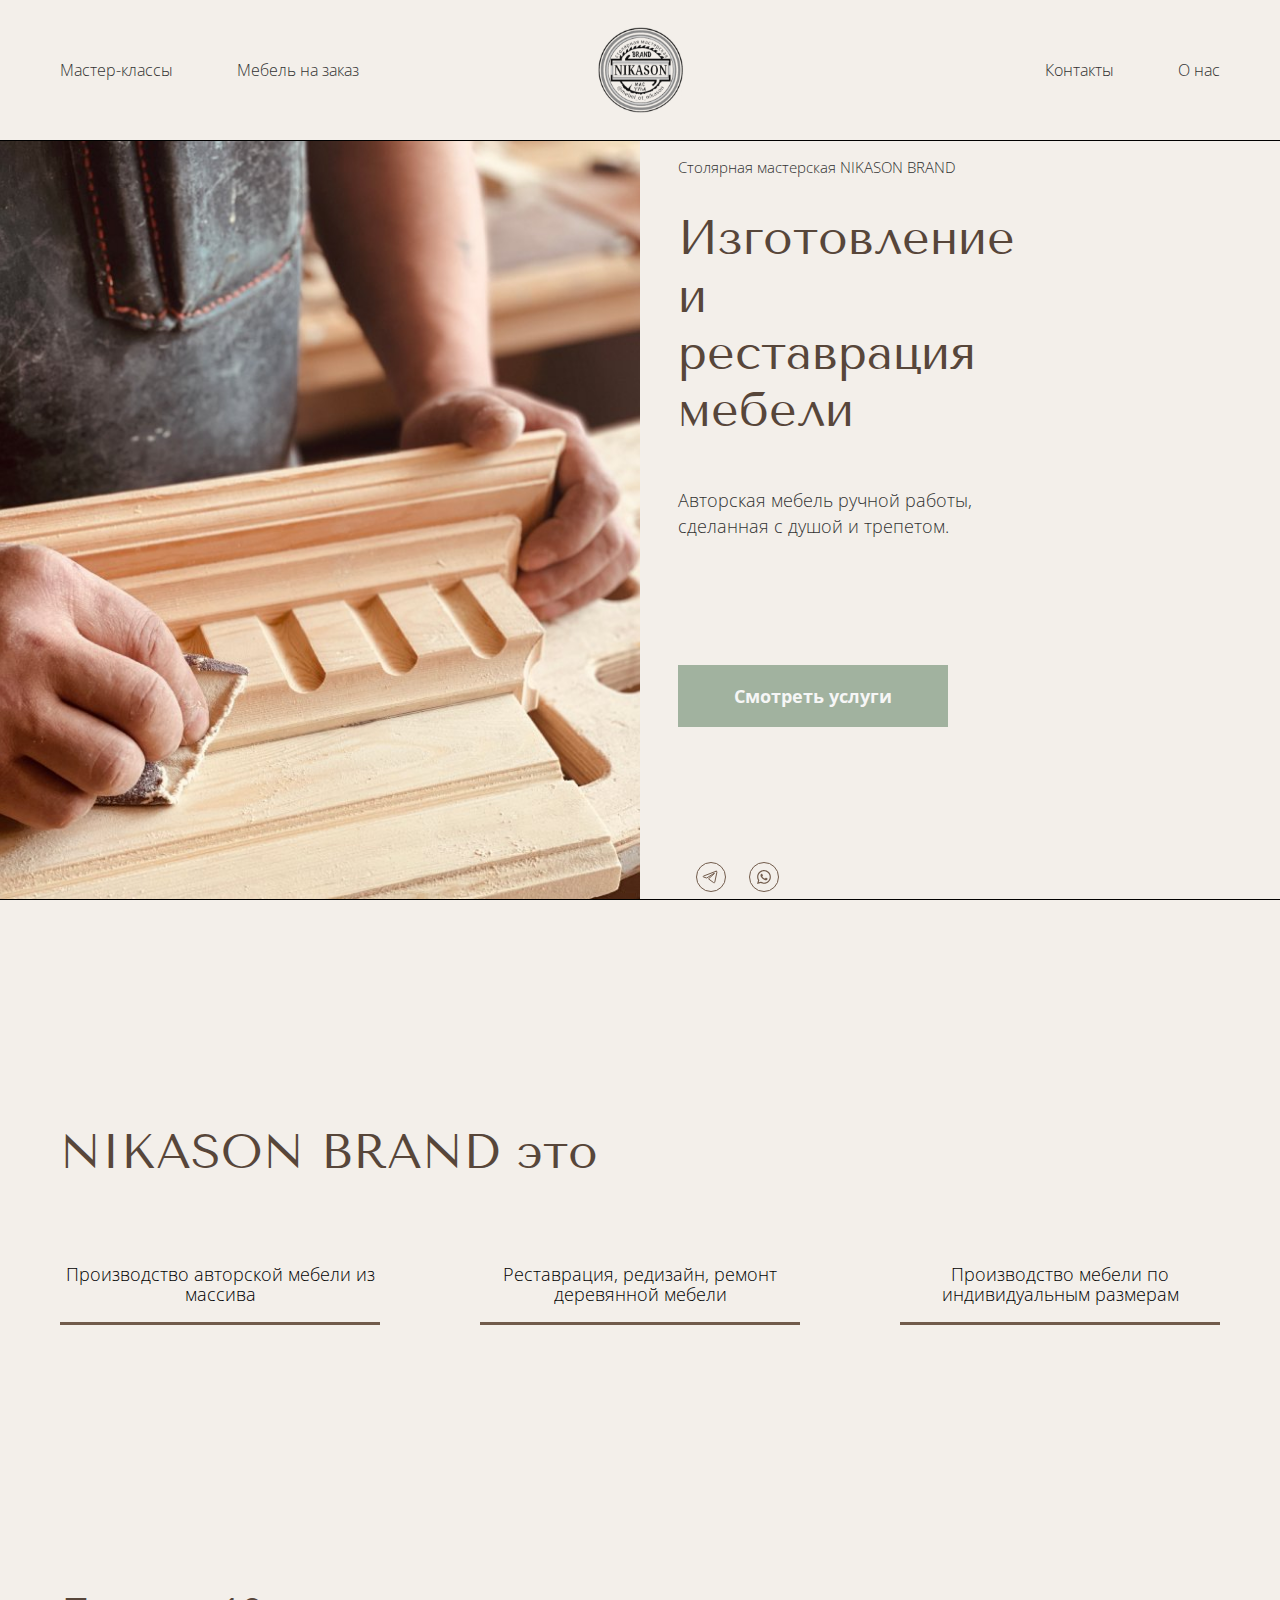
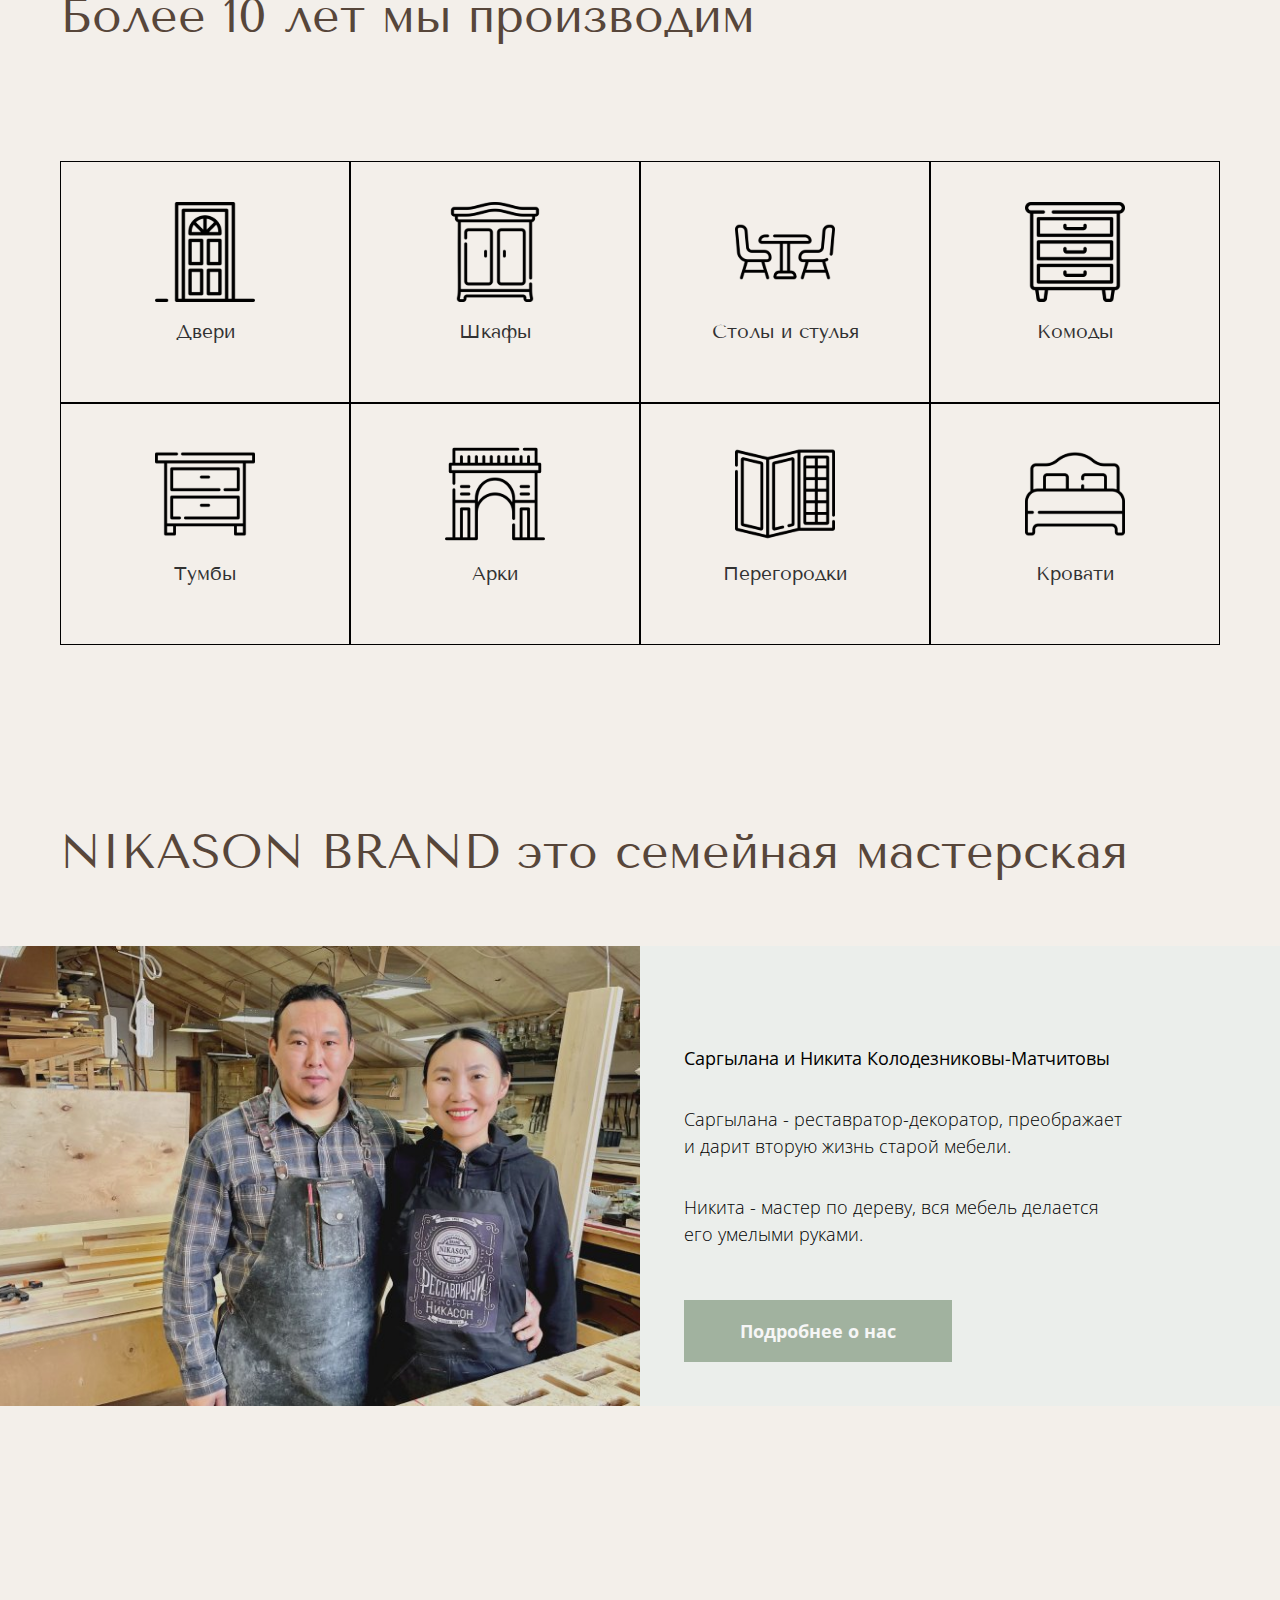
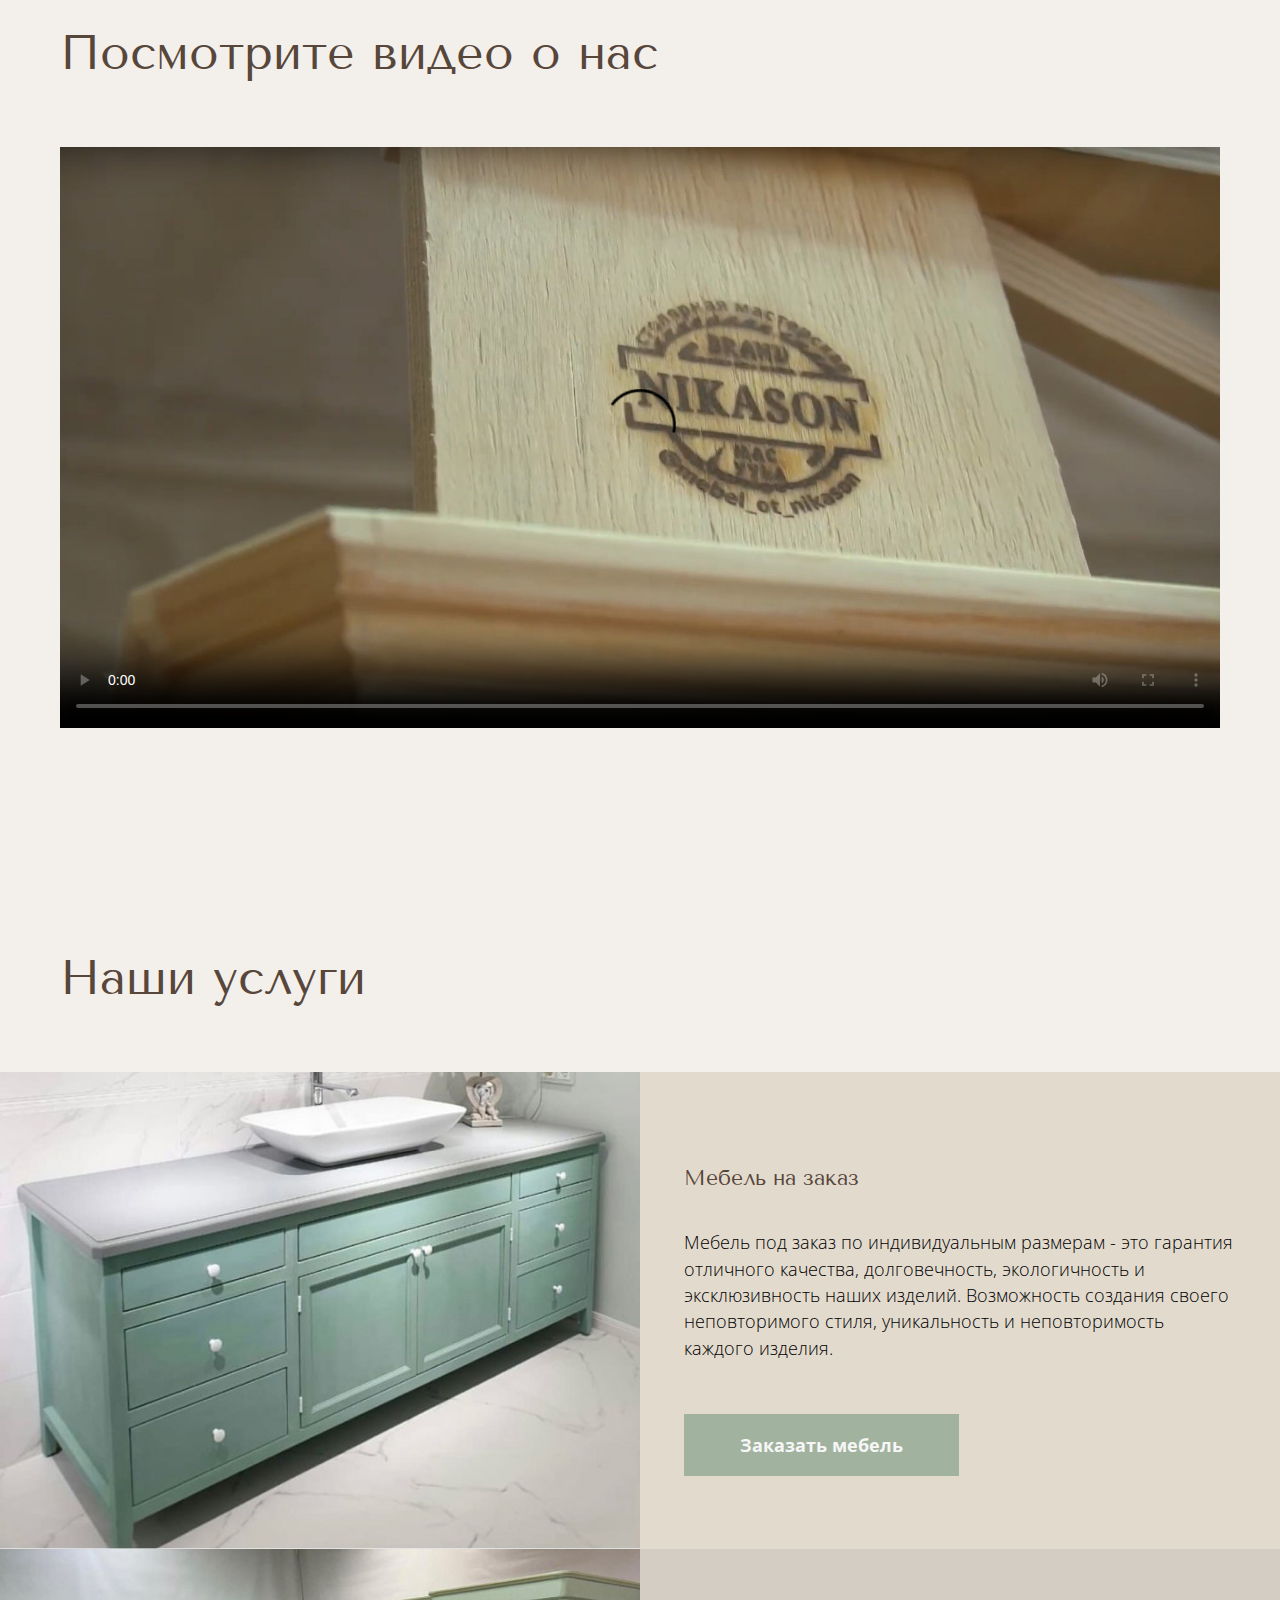
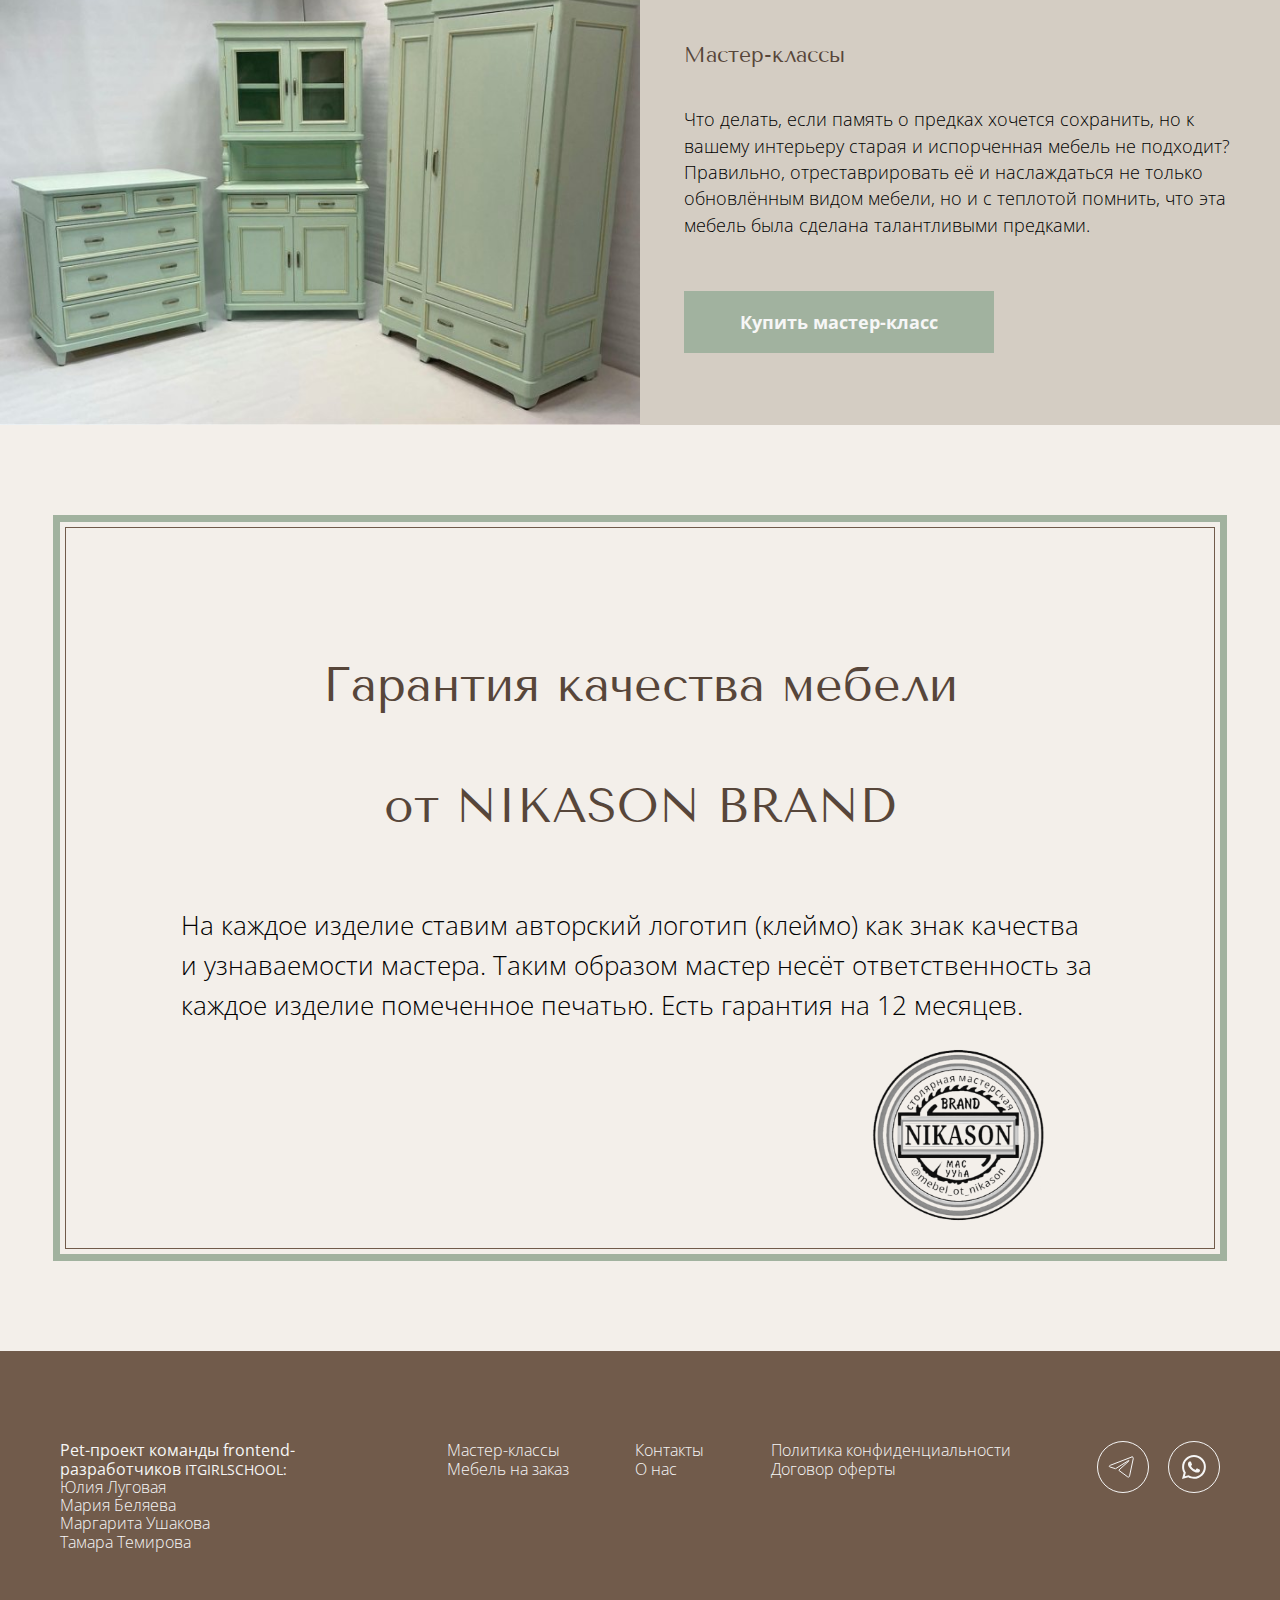
==== commit a6844bbb: "added new footer and deleted css comments" ====
--- a/index.html
+++ b/index.html
@@ -2,12 +2,12 @@
 <html lang="ru">
 
 <head>
-    <meta charset="UTF-8" />
-    <meta http-equiv="X-UA-Compatible" content="IE=edge" />
-    <meta name="viewport" content="width=device-width, initial-scale=1.0" />
+    <meta charset="UTF-8">
+    <meta http-equiv="X-UA-Compatible" content="IE=edge">
+    <meta name="viewport" content="width=device-width, initial-scale=1.0">
     <title>Столярная мастерская NIKASON BRAND</title>
-    <link rel="stylesheet" href="./assets/styles/normalize.css" />
-    <link rel="stylesheet" href="./assets/styles/index.css" />
+    <link rel="stylesheet" href="./assets/styles/normalize.css">
+    <link rel="stylesheet" href="./assets/styles/index.css">
     <link rel="preconnect" href="https://fonts.googleapis.com">
     <link rel="preconnect" href="https://fonts.gstatic.com" crossorigin>
     <link href="https://fonts.googleapis.com/css2?family=Open+Sans:wght@300;400;700&family=Tenor+Sans&display=swap"
@@ -23,7 +23,7 @@
                     <a class="header__link-left" href="./masterclass.html">Мастер-классы</a>
                     <a class="header__link-left" href="./customised.html">Мебель на заказ</a>
                 </nav>
-                <a class="logo" href="./index.html"><img src="./assets/images/icon.svg" alt="Логотип" /></a>
+                <a class="logo" href="./index.html"><img src="./assets/images/icon.svg" alt="Логотип"></a>
                 <nav class="header__nav-right">
                     <a class="header__link-right" href="#contact">Контакты</a>
                     <a class="header__link-right" href="./about.html">О нас</a>
@@ -31,7 +31,7 @@
             </div>
             <nav class="hamburger">
                 <div class="hamburger__icon">
-                    <input type="checkbox" />
+                    <input type="checkbox">
                     <span></span>
                     <span></span>
                     <span></span>
@@ -191,7 +191,7 @@
                     <div class="index-services__text">
                         <h3 class="index-services__title-secondary">Мебель на заказ</h3>
                         <p class="index-services__paragraph">
-                            Мебель под заказ по индивидуальным размерам это гарантия
+                            Мебель под заказ по индивидуальным размерам - это гарантия
                             отличного качества, долговечность, экологичность и
                             эксклюзивность наших изделий. Возможность создания своего
                             неповторимого стиля, уникальность и неповторимость каждого
@@ -209,7 +209,7 @@
                         <p class="index-services__paragraph">
                             Что делать, если память о предках хочется сохранить, но к
                             вашему интерьеру старая и испорченная мебель не подходит?
-                            Правильно, отреставрировать его и наслаждаться не только
+                            Правильно, отреставрировать её и наслаждаться не только
                             обновлённым видом мебели, но и с теплотой помнить, что эта
                             мебель была сделана талантливыми предками.
                         </p>
@@ -239,8 +239,12 @@
             <a id="contact"></a>
             <div class="footer__container">
                 <div class="footer__info">
-                    <p class="footer__text">Pet-проект команды разработчиков</p>
-                    <a class="footer__link" href="https://itgirlschool.com/">ITGIRLSCHOOL</a>
+                    <p class="footer__text">Pet-проект команды frontend-разработчиков <a class="footer__school"
+                            href="https://itgirlschool.com/">ITGIRLSCHOOL:</a></p>
+                    <a class="footer__link" href="https://github.com/YuliaLugovaya">Юлия Луговая</a>
+                    <a class="footer__link" href="https://github.com/MariiaBeliaeva">Мария Беляева</a>
+                    <a class="footer__link" href="https://github.com/ritamargo25">Маргарита Ушакова</a>
+                    <a class="footer__link" href="https://github.com/TomaTem">Тамара Темирова</a>
                 </div>
                 <div class="footer__links">
                     <a class="footer__link" href="./masterclass.html">Мастер-классы</a>
@@ -251,14 +255,14 @@
                     <a class="footer__link" href="./about.html">О нас</a>
                 </div>
                 <div class="footer__documents">
-                    <a class="footer__link" href="./privacy.html">Политика кофиденциальности</a>
+                    <a class="footer__link" href="./privacy.html">Политика конфиденциальности</a>
                     <a class="footer__link" href="./offer.html">Договор оферты</a>
                 </div>
                 <div class="footer__socials">
                     <a class="footer__social" href="https://telegram.org/"><img src="./assets/images/telegram-icon.svg"
-                            alt="Telegram" /></a>
+                            alt="Telegram"></a>
                     <a class="footer__social" href="https://www.whatsapp.com/?lang=ru"><img
-                            src="./assets/images/whatsup-icon.svg" alt="WhatsUp" /></a>
+                            src="./assets/images/whatsup-icon.svg" alt="WhatsUp"></a>
                 </div>
             </div>
         </footer>
--- a/assets/styles/index.css
+++ b/assets/styles/index.css
@@ -115,7 +115,6 @@
 
 .index-welcome {
     display: flex;
-    /*justify-content: center;*/
     border-bottom: solid 1px #000000;
 }
 
@@ -242,7 +241,7 @@
 }
 
 .index-about__paragraph {
-    width: 50%;
+    width: 80%;
 }
 
 .index-about__paragraph_bold {
@@ -342,22 +341,35 @@
     padding-top: 10vh;
 }
 
+.footer__info {
+    display: flex;
+    flex-direction: column;
+}
+
 .footer__text {
     margin: 0;
     font-size: 0.9em;
+    font-weight: 400;
     color: #F6F6F6;
+    width: 25vw;
 }
 
 .footer__link:hover {
     text-decoration: underline;
 }
 
-.footer__links, .footer__documents {
+.footer__links,
+.footer__documents {
     display: flex;
     flex-direction: column;
 }
 
 .footer__link {
+    font-size: 0.9em;
+    color: #F6F6F6;
+}
+
+.footer__school {
     font-size: 0.9em;
     color: #F6F6F6;
 }
@@ -575,6 +587,7 @@
 .index-about__paragraph {
     margin-left: 35px;
     margin-right: 35px;
+    width: 80vw;
 }
 
 .index-about__button {
@@ -634,22 +647,28 @@
     flex-direction: column;
 }
 
-    .footer__info {
-        margin-bottom: 5vh;
-    }
-
-    .footer__documents, .footer__socials {
-        margin-top: 5vh;
-    }
-
-    .footer__text, .footer__link {
-        font-size: 1.3em;
-        margin-top: 1vh;
-        margin-bottom: 1vh;
-    }
-
-    .footer__social {
-        margin-left: 0;
-        margin-right: 3vw;
-    }
+.footer__info {
+    margin-bottom: 5vh;
+}
+
+.footer__documents,
+.footer__socials {
+    margin-top: 5vh;
+}
+
+.footer__text,
+.footer__link {
+    font-size: 1.3em;
+    margin-top: 1vh;
+    margin-bottom: 1vh;
+}
+
+.footer__text {
+    width: 70vw;
+}
+
+.footer__social {
+    margin-left: 0;
+    margin-right: 3vw;
+}
 }